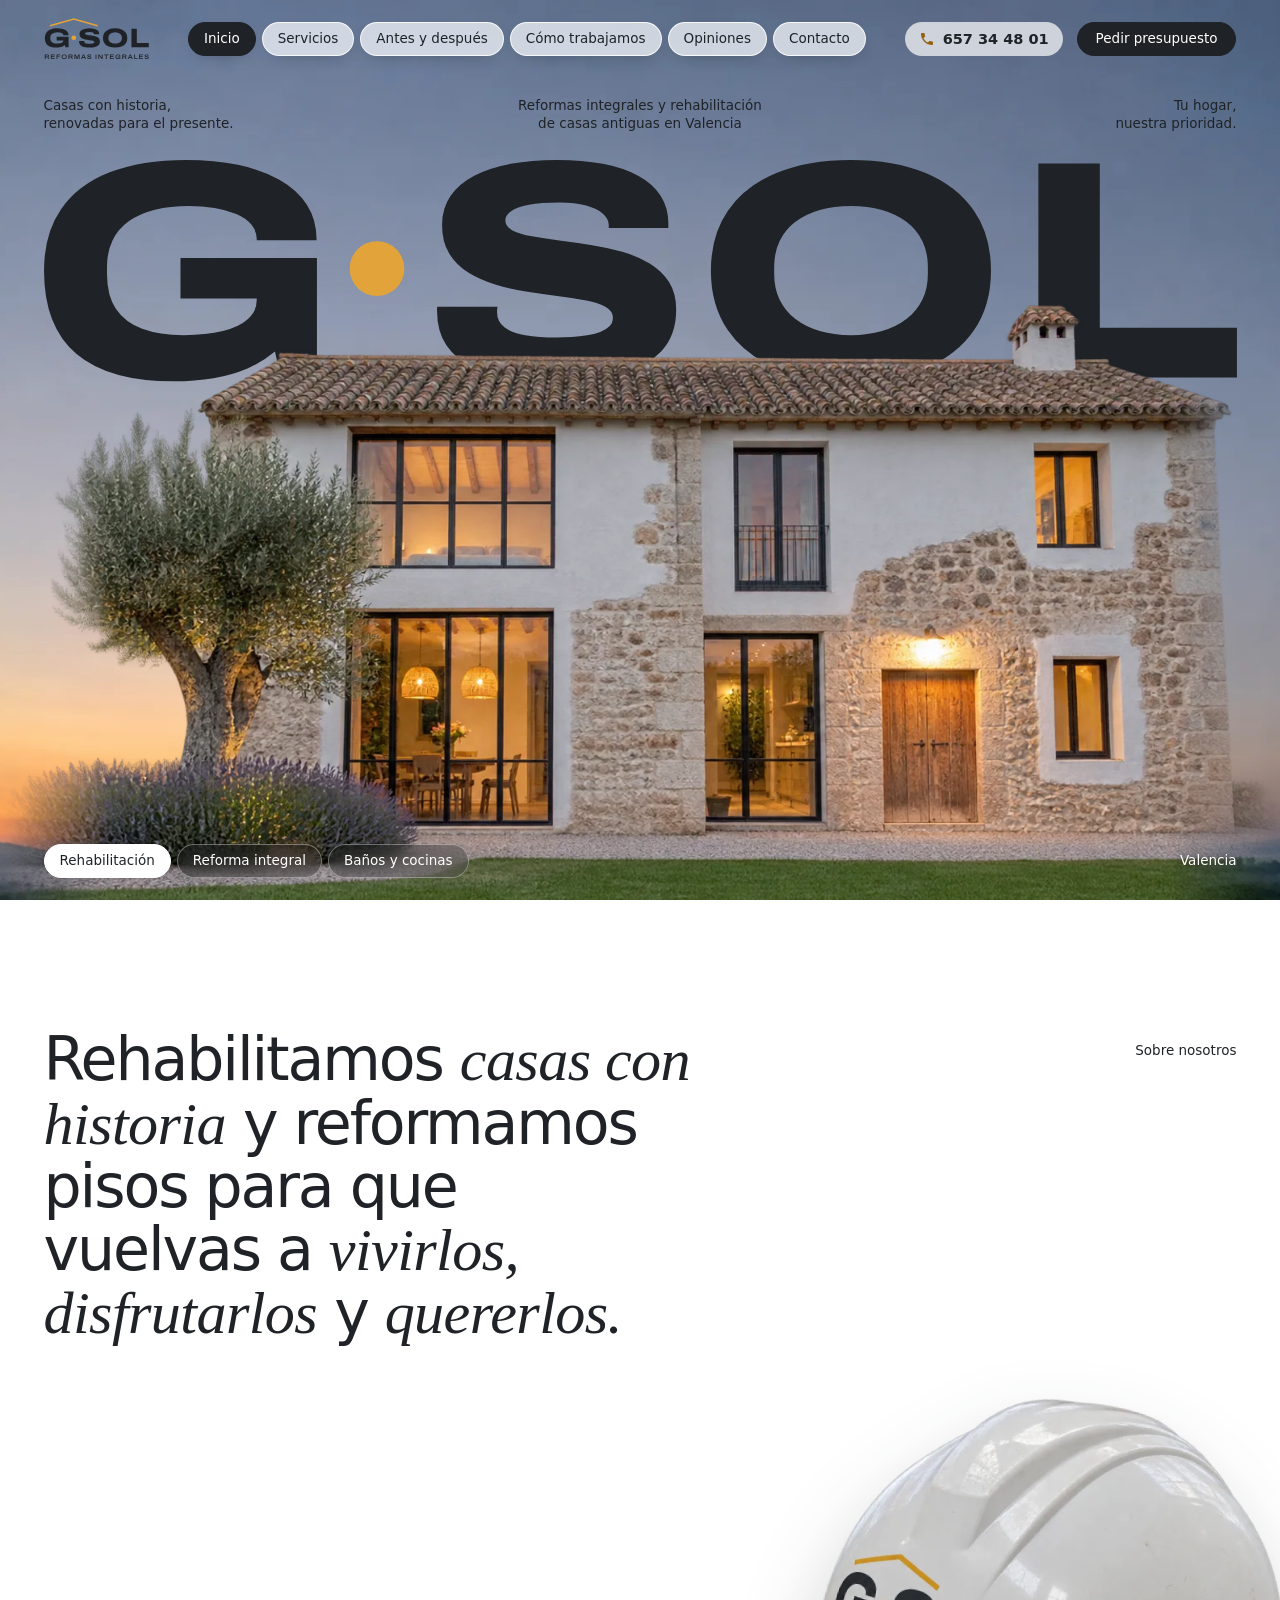
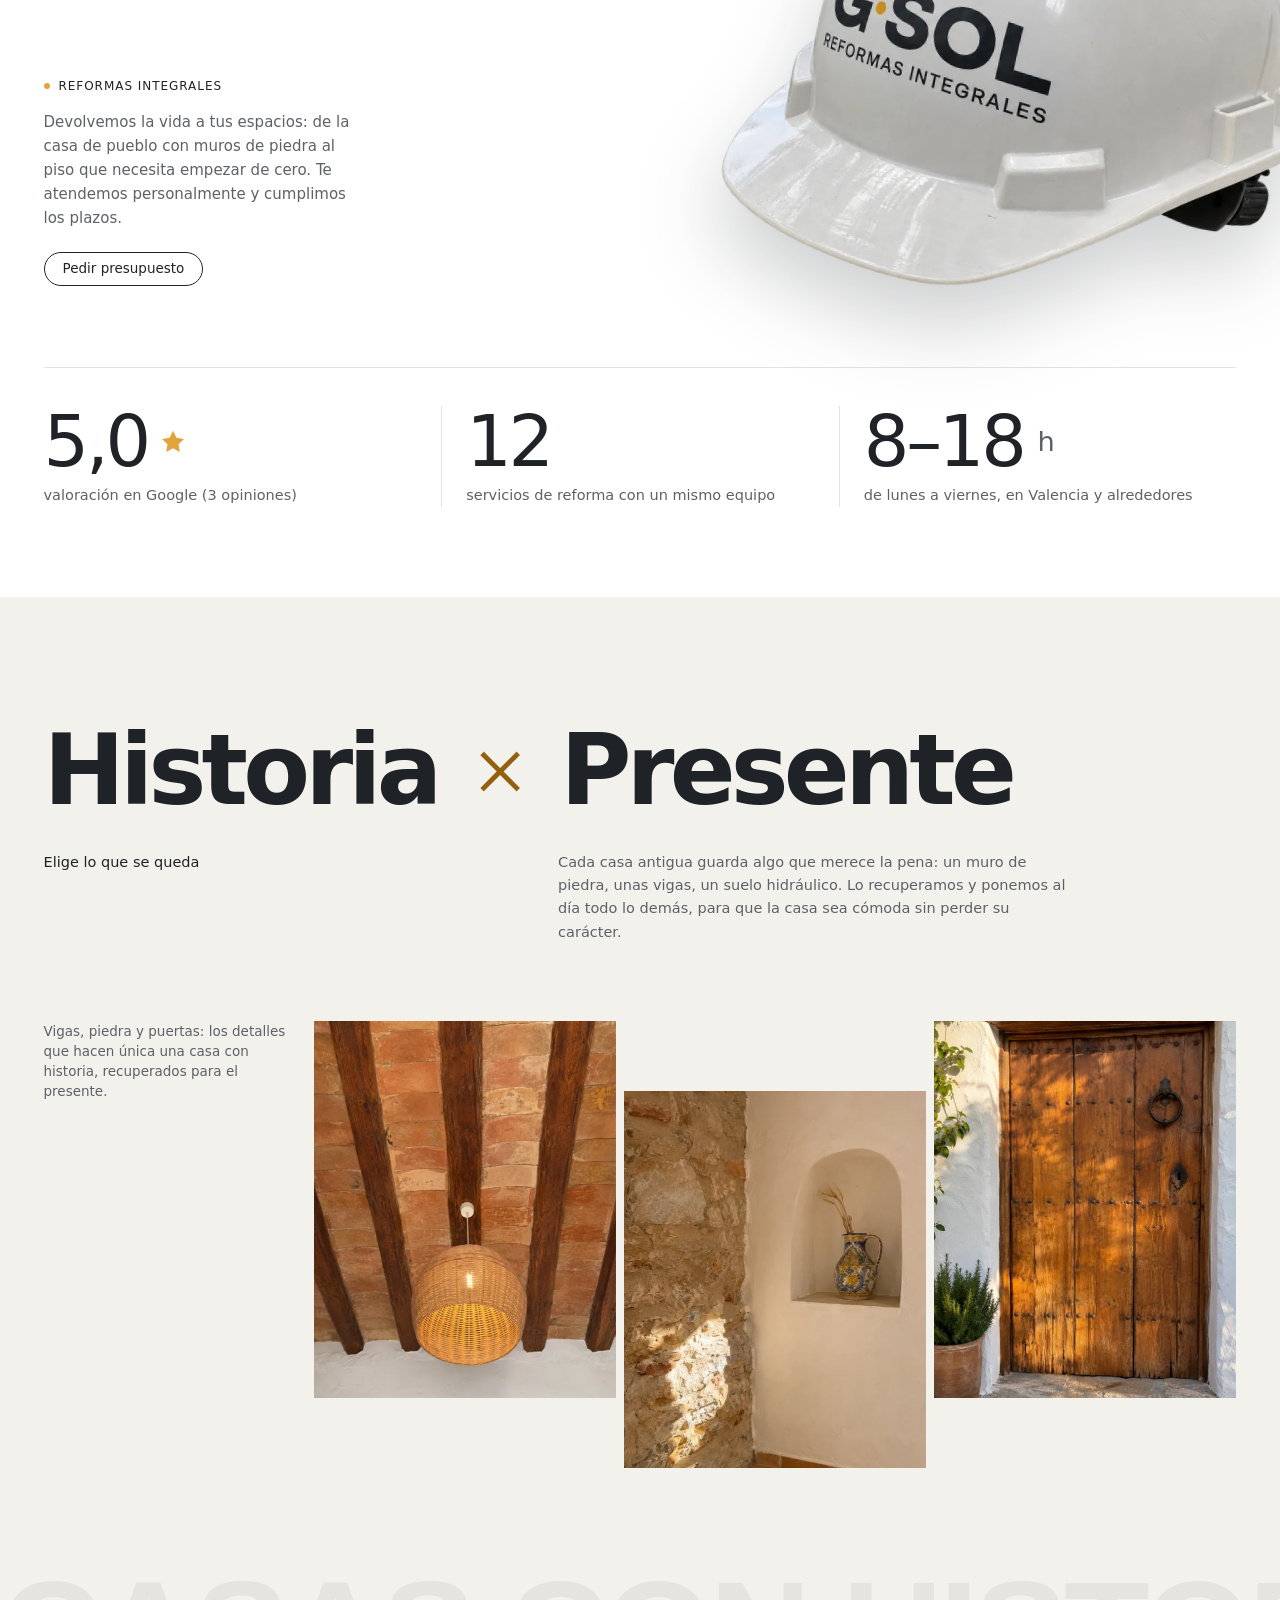
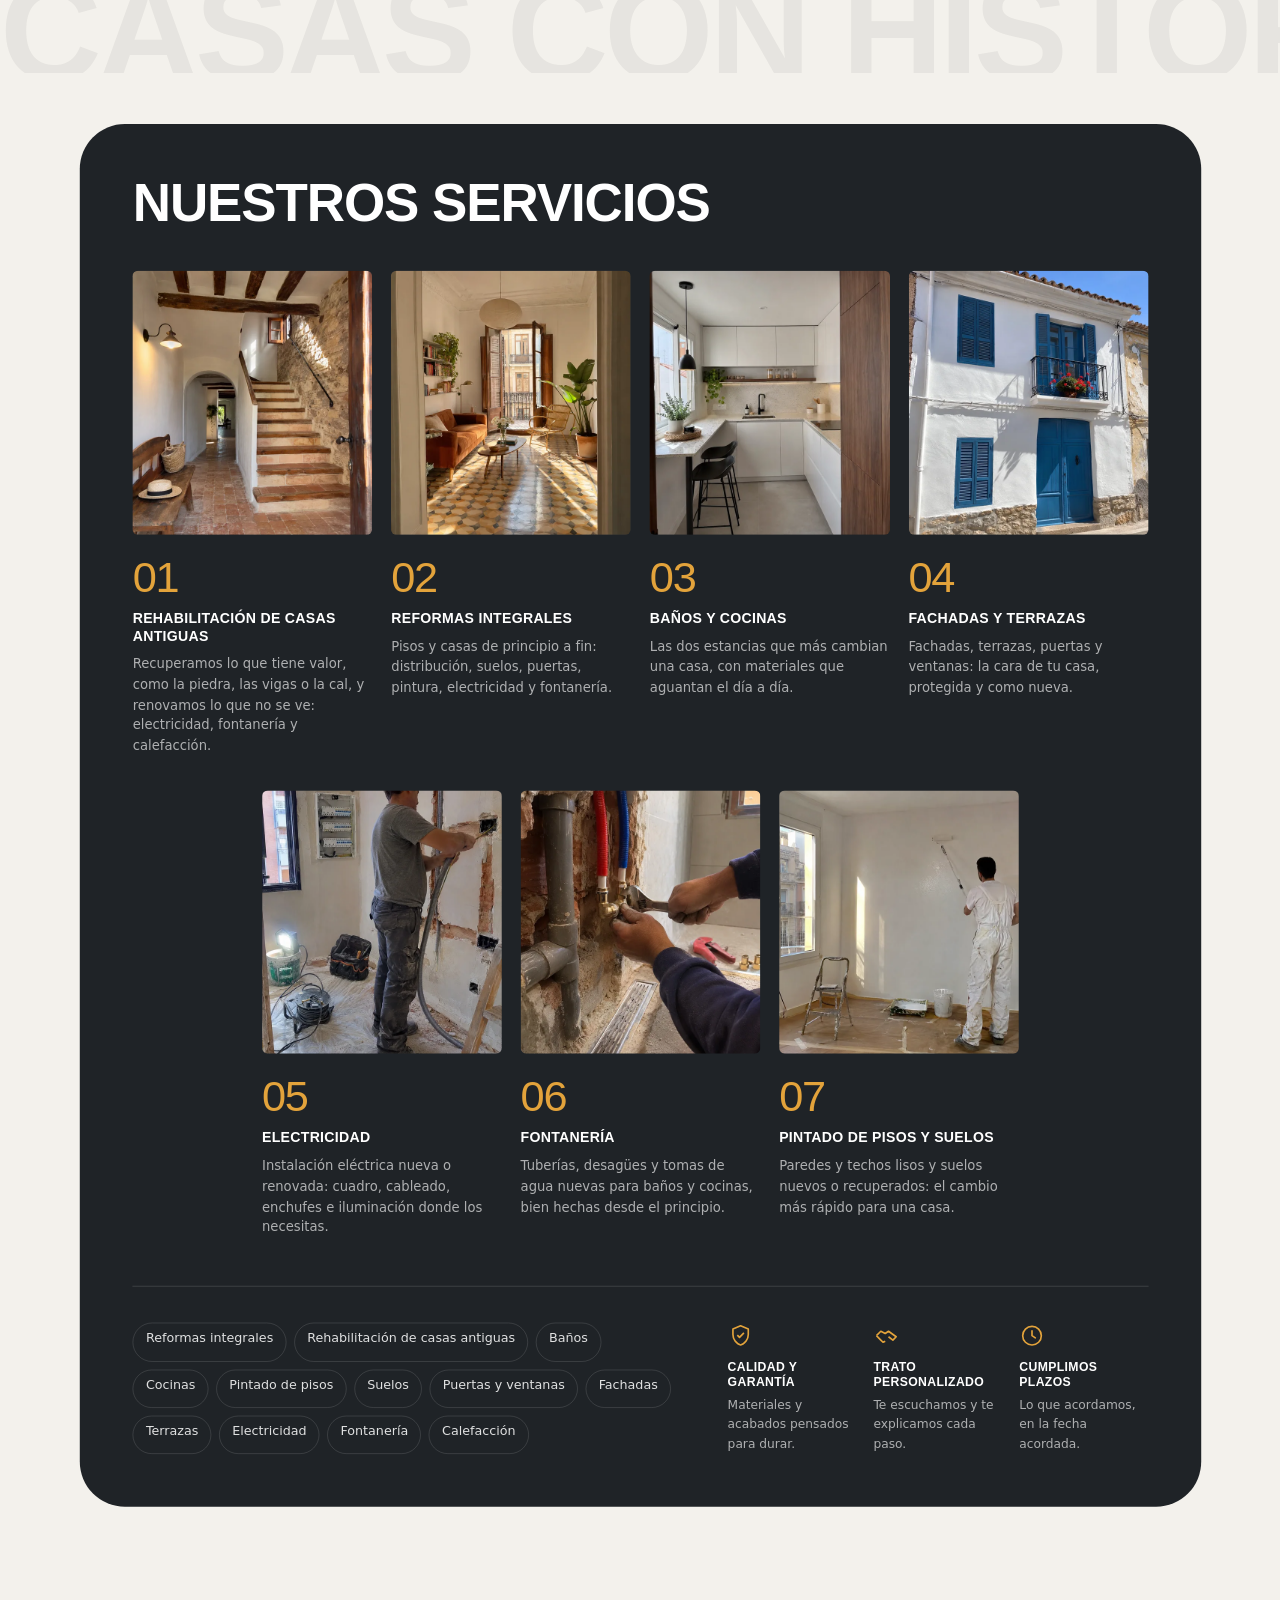
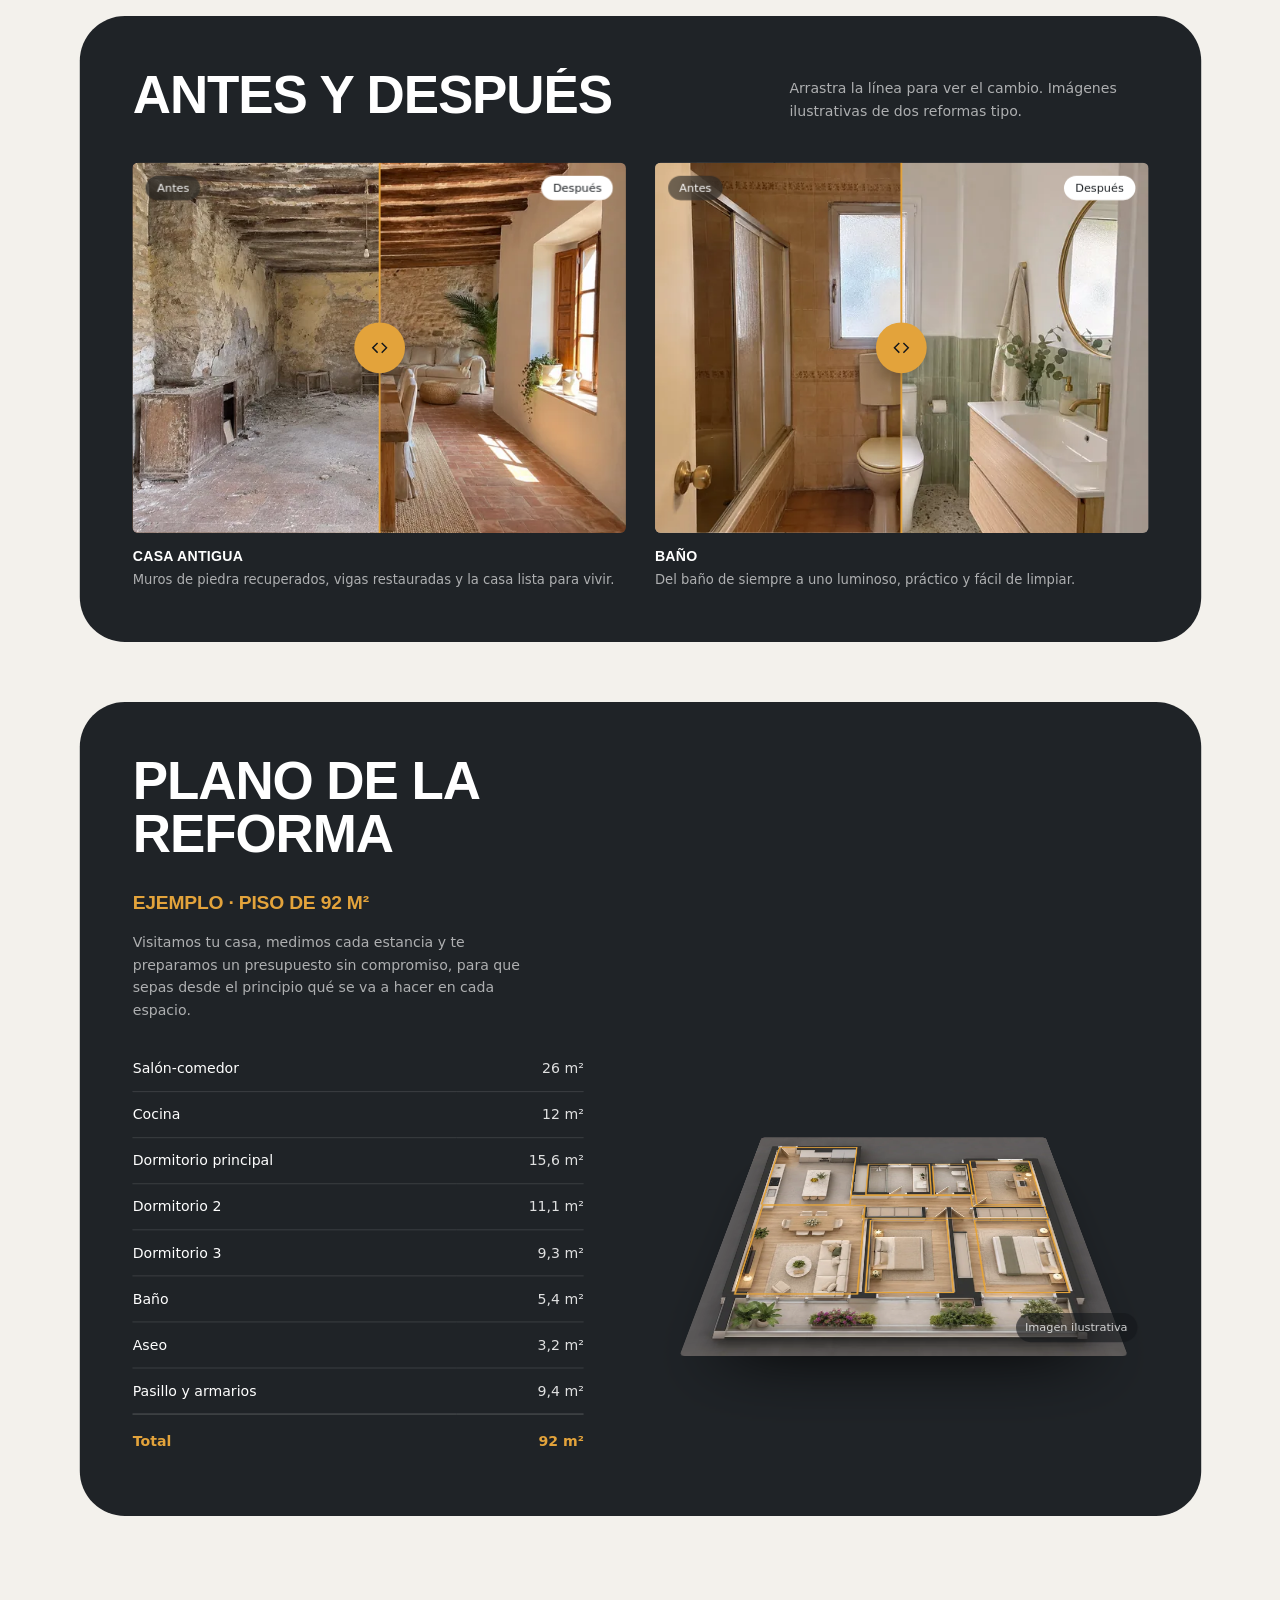
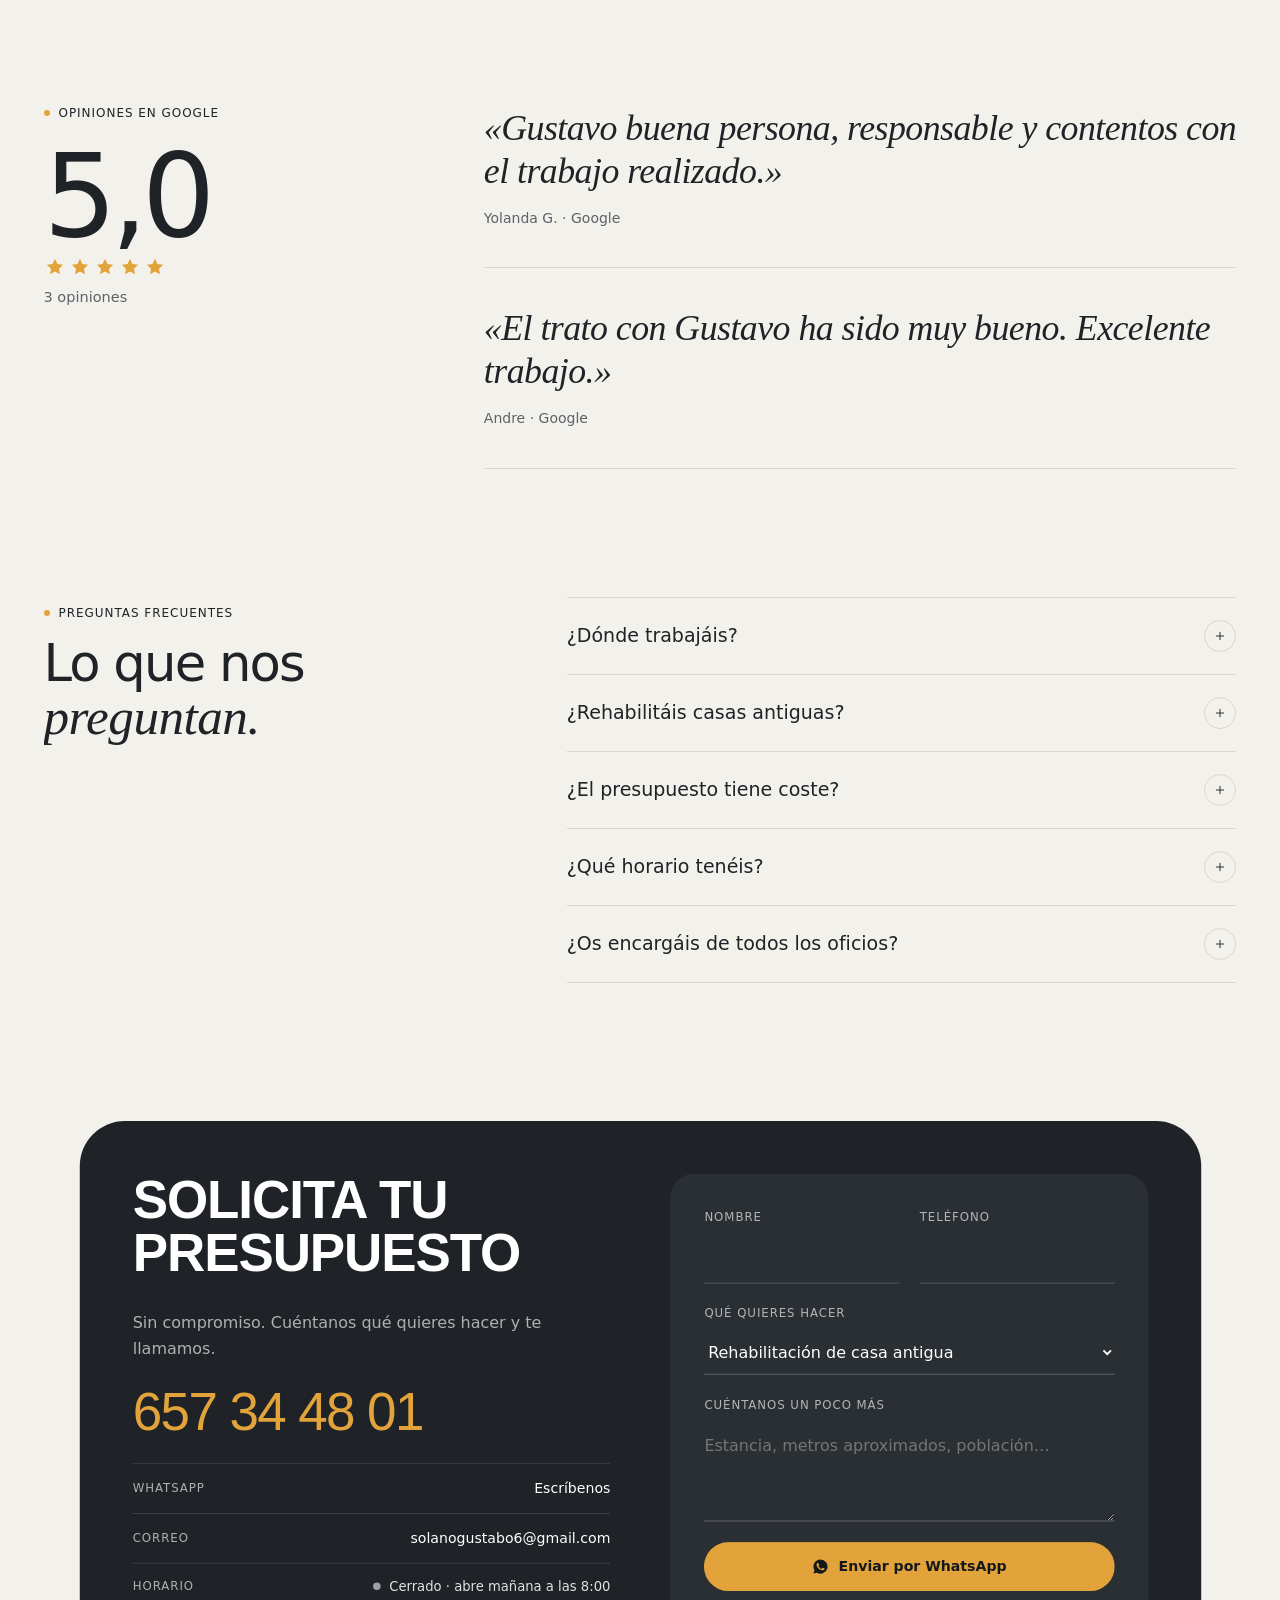
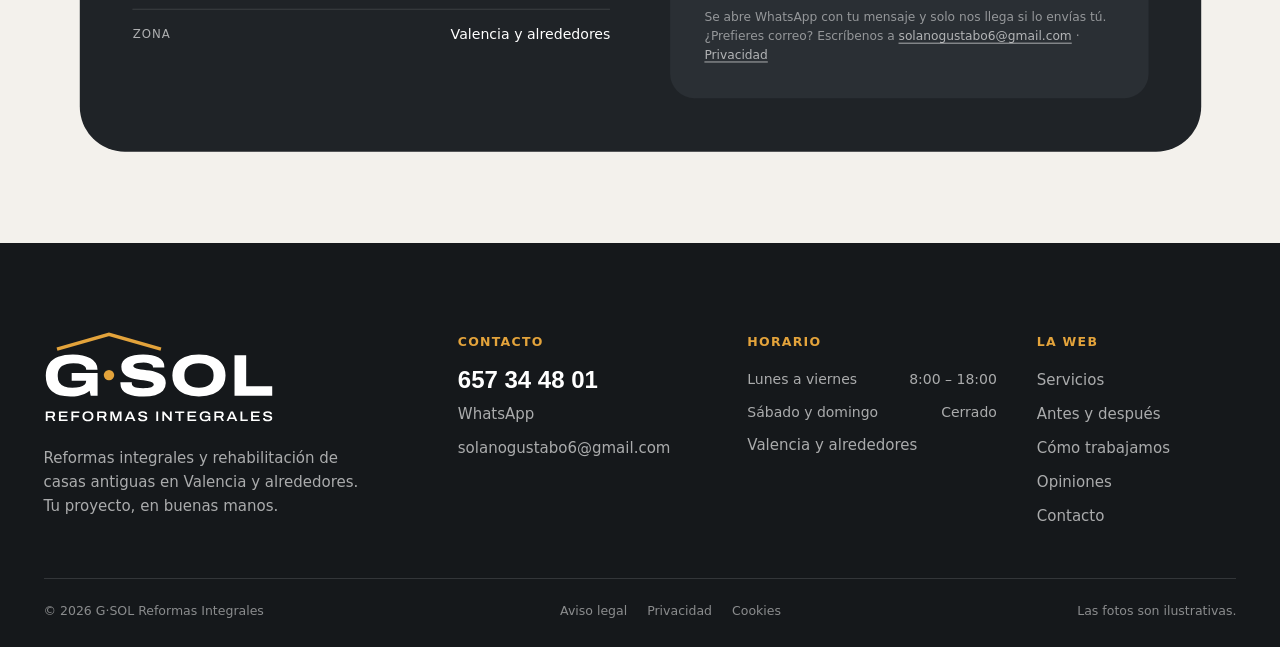
==== index.html @ dd5038f7 "Web de muestra de G·SOL Reformas Integrales Co-Authored-By: Claude Opus 5.5 <noreply@anthropic.com>" ====
<!doctype html>
<html lang="es">
<head>
<meta charset="utf-8">
<meta name="viewport" content="width=device-width, initial-scale=1, viewport-fit=cover">
<title>Reformas y rehabilitación de casas antiguas en Valencia | G·SOL Reformas Integrales</title>
<meta name="description" content="Reformas integrales y rehabilitación de casas antiguas en Valencia: baños, cocinas, suelos, fachadas y terrazas. Presupuesto sin compromiso. Tel. 657 34 48 01.">
<link rel="canonical" href="https://nocodya-hue.github.io/gsol-reforma/">
<meta name="theme-color" content="#1F2327">
<meta property="og:type" content="website"><meta property="og:locale" content="es_ES"><meta property="og:title" content="Reformas y rehabilitación de casas antiguas en Valencia | G·SOL Reformas Integrales"><meta property="og:description" content="Reformas integrales y rehabilitación de casas antiguas en Valencia: baños, cocinas, suelos, fachadas y terrazas. Presupuesto sin compromiso. Tel. 657 34 48 01."><meta property="og:url" content="https://nocodya-hue.github.io/gsol-reforma/"><meta property="og:image" content="https://nocodya-hue.github.io/gsol-reforma/media/img/srv-rehabilitacion-1080.webp">
<link rel="icon" href="favicon.svg" type="image/svg+xml">
<link rel="preload" as="font" href="fonts/archivo-var.woff2" type="font/woff2" crossorigin>
<link rel="preload" as="font" href="fonts/inter-tight-var.woff2" type="font/woff2" crossorigin>
<link rel="preload" as="image" imagesrcset="media/img/hero-casa-640.webp 640w, media/img/hero-casa-1080.webp 1080w, media/img/hero-casa-1600.webp 1600w" imagesizes="100vw">
<script>document.documentElement.classList.add('js')</script>
<link rel="stylesheet" href="css/main.css?v=mvpdw2lp">
<script type="application/ld+json">{"@context":"https://schema.org","@type":"HomeAndConstructionBusiness","@id":"https://nocodya-hue.github.io/gsol-reforma/#negocio","name":"G·SOL Reformas Integrales","alternateName":"GSOL Reformas Integrales","url":"https://nocodya-hue.github.io/gsol-reforma/","telephone":"+34657344801","email":"solanogustabo6@gmail.com","image":"https://nocodya-hue.github.io/gsol-reforma/media/img/srv-rehabilitacion-1080.webp","logo":"https://nocodya-hue.github.io/gsol-reforma/media/logo-gsol.svg","description":"Reformas integrales y rehabilitación de casas antiguas en Valencia: baños, cocinas, suelos, fachadas, terrazas, electricidad, fontanería y calefacción.","address":{"@type":"PostalAddress","addressLocality":"Valencia","addressRegion":"Valencia","addressCountry":"ES"},"geo":{"@type":"GeoCoordinates","latitude":39.4077852,"longitude":-0.3615113},"areaServed":{"@type":"City","name":"Valencia"},"openingHoursSpecification":[{"@type":"OpeningHoursSpecification","dayOfWeek":"Monday","opens":"08:00","closes":"18:00"},{"@type":"OpeningHoursSpecification","dayOfWeek":"Tuesday","opens":"08:00","closes":"18:00"},{"@type":"OpeningHoursSpecification","dayOfWeek":"Wednesday","opens":"08:00","closes":"18:00"},{"@type":"OpeningHoursSpecification","dayOfWeek":"Thursday","opens":"08:00","closes":"18:00"},{"@type":"OpeningHoursSpecification","dayOfWeek":"Friday","opens":"08:00","closes":"18:00"}],"aggregateRating":{"@type":"AggregateRating","ratingValue":"5.0","reviewCount":3,"bestRating":"5"},"makesOffer":[{"@type":"Offer","itemOffered":{"@type":"Service","name":"Reformas integrales"}},{"@type":"Offer","itemOffered":{"@type":"Service","name":"Rehabilitación de casas antiguas"}},{"@type":"Offer","itemOffered":{"@type":"Service","name":"Baños"}},{"@type":"Offer","itemOffered":{"@type":"Service","name":"Cocinas"}},{"@type":"Offer","itemOffered":{"@type":"Service","name":"Pintado de pisos"}},{"@type":"Offer","itemOffered":{"@type":"Service","name":"Suelos"}},{"@type":"Offer","itemOffered":{"@type":"Service","name":"Puertas y ventanas"}},{"@type":"Offer","itemOffered":{"@type":"Service","name":"Fachadas"}},{"@type":"Offer","itemOffered":{"@type":"Service","name":"Terrazas"}},{"@type":"Offer","itemOffered":{"@type":"Service","name":"Electricidad"}},{"@type":"Offer","itemOffered":{"@type":"Service","name":"Fontanería"}},{"@type":"Offer","itemOffered":{"@type":"Service","name":"Calefacción"}}]}</script>
<script type="application/ld+json">{"@context":"https://schema.org","@type":"FAQPage","mainEntity":[{"@type":"Question","name":"¿Dónde trabajáis?","acceptedAnswer":{"@type":"Answer","text":"En Valencia y alrededores. Cuéntanos dónde está tu casa y te decimos si podemos ir."}},{"@type":"Question","name":"¿Rehabilitáis casas antiguas?","acceptedAnswer":{"@type":"Answer","text":"Sí, es nuestra especialidad: casas con historia que renovamos para el presente, recuperando lo que vale la pena y poniendo al día instalaciones y acabados."}},{"@type":"Question","name":"¿El presupuesto tiene coste?","acceptedAnswer":{"@type":"Answer","text":"No. Solicita tu presupuesto sin compromiso por teléfono, WhatsApp o correo."}},{"@type":"Question","name":"¿Qué horario tenéis?","acceptedAnswer":{"@type":"Answer","text":"De lunes a viernes, de 8:00 a 18:00."}},{"@type":"Question","name":"¿Os encargáis de todos los oficios?","acceptedAnswer":{"@type":"Answer","text":"Sí: suelos, pintura, puertas y ventanas, fachadas, electricidad, fontanería y calefacción, para que tengas un solo equipo."}}]}</script>
</head>
<body>
<a class="saltar" href="#contenido">Saltar al contenido</a>
<header class="cab" data-cab>
  <a class="cab__marca" href="./" aria-label="G·SOL Reformas Integrales, inicio"><svg class="logo cab__logo" viewBox="-30 -1080 3894 1549" role="img" aria-label="">
<path class="lg-sol" d="M190.0999999999999 -790 L1070.1 -1040 L1950.1 -790" fill="none" stroke-width="58" stroke-linejoin="miter" stroke-linecap="butt"/><path class="lg-letra" transform="translate(-56.5 0)" d="M473.9 12Q265.4 12 161 -76Q56.5 -164 56.5 -343.5Q56.5 -461 110.7 -540.2Q164.9 -619.5 267.5 -659.5Q370.2 -699.5 514 -699.5Q603.6 -699.5 679.8 -683.5Q756 -667.5 812.8 -635.5Q869.7 -603.6 901.2 -555.1Q932.6 -506.6 932.6 -441.6H740.6Q740.6 -470.4 722.9 -491.6Q705.3 -512.8 674.5 -525.8Q643.8 -538.9 604.7 -545.2Q565.7 -551.4 522.4 -551.4Q461.7 -551.4 413 -539.4Q364.2 -527.4 329.7 -502.8Q295.2 -478.2 277 -441.5Q258.9 -404.8 258.9 -356V-332Q258.9 -263.1 287.8 -219.9Q316.8 -176.7 371.9 -156.4Q427 -136 505.3 -136Q578.7 -136 631.4 -149.2Q684 -162.4 712 -187.9Q740.1 -213.5 740.1 -248.3V-254.4H495.1V-384H933.6V0H817.6L798.7 -83.3Q760.3 -50.7 710.4 -29.3Q660.6 -8 601.3 2Q541.9 12 473.9 12Z"/><circle class="lg-sol" cx="1070.1" cy="-350" r="88"/><path class="lg-letra" transform="translate(1211.8 0)" d="M449.2 12Q366 12 293.7 2Q221.3 -8 167 -32.9Q112.7 -57.9 82 -102.6Q51.3 -147.3 51.3 -216.3Q51.3 -218.3 51.3 -221.6Q51.3 -224.8 52.3 -227.8H245.9Q244.9 -223.8 244.6 -219.2Q244.3 -214.7 244.3 -209.6Q244.3 -179.1 268 -161.3Q291.6 -143.4 335 -136.1Q378.3 -128.8 435.7 -128.8Q459.9 -128.8 485.1 -130.3Q510.3 -131.9 533.7 -135.7Q557.1 -139.5 575.8 -146.6Q594.4 -153.7 605.5 -164.8Q616.5 -175.9 616.5 -191.5Q616.5 -213.7 593.5 -226.5Q570.5 -239.4 531.2 -247.2Q491.9 -255.1 443.1 -261.1Q394.3 -267.2 342 -275.4Q289.7 -283.7 240.9 -298.2Q192.1 -312.7 152.8 -336.7Q113.5 -360.6 90.5 -398.3Q67.5 -436 67.5 -490.4Q67.5 -544.2 94.5 -583.6Q121.6 -623 170.9 -648.7Q220.2 -674.4 287.9 -687Q355.5 -699.5 436.2 -699.5Q518.4 -699.5 584.5 -686.7Q650.7 -673.9 697.7 -648.3Q744.7 -622.8 769.8 -584.4Q794.8 -546 794.8 -494.8V-480.7H603.3V-489.4Q603.3 -510.4 584.6 -526.7Q565.8 -543 530.6 -552.8Q495.3 -562.5 445.7 -562.5Q385.2 -562.5 346.4 -555Q307.6 -547.4 289.2 -534.3Q270.9 -521.2 270.9 -505.5Q270.9 -484.9 293.9 -472.8Q316.9 -460.7 356.2 -453.7Q395.5 -446.6 444.3 -440.6Q493.1 -434.5 545.4 -426.2Q597.7 -418 646.5 -404.2Q695.3 -390.4 734.6 -366.7Q773.9 -343 796.9 -306.7Q819.9 -270.5 819.9 -217.6Q819.9 -135.2 772.2 -84.5Q724.6 -33.9 640.9 -10.9Q557.2 12 449.2 12ZM1381.2 12Q1243.2 12 1142 -30.2Q1040.9 -72.4 986.2 -151.9Q931.5 -231.4 931.5 -343.5Q931.5 -456.6 986.2 -536Q1040.9 -615.5 1142 -657.5Q1243.2 -699.5 1381.2 -699.5Q1521 -699.5 1621.7 -657.5Q1722.3 -615.5 1777 -536Q1831.7 -456.6 1831.7 -343.5Q1831.7 -231.4 1777 -151.9Q1722.3 -72.4 1621.7 -30.2Q1521 12 1381.2 12ZM1381.6 -136Q1436.4 -136 1481.7 -149.3Q1527 -162.6 1560 -187.9Q1593 -213.3 1611 -250Q1628.9 -286.8 1628.9 -333V-356.5Q1628.9 -402.5 1611 -438.8Q1593 -475.2 1560 -500.3Q1527 -525.4 1481.7 -538.4Q1436.4 -551.4 1381.6 -551.4Q1326.8 -551.4 1281.5 -538.4Q1236.2 -525.4 1203.2 -500.3Q1170.2 -475.2 1152.5 -438.8Q1134.9 -402.5 1134.9 -356.5V-333Q1134.9 -286.8 1152.5 -250Q1170.2 -213.3 1203.2 -187.9Q1236.2 -162.6 1281.5 -149.3Q1326.8 -136 1381.6 -136ZM1984 0V-687.5H2181.4V-160.3H2622.2V0Z"/><path class="lg-letra" transform="translate(-21.1 428.9) scale(0.2384)" d="M88.3 0V-686.4H534.2Q607.7 -686.4 655.5 -659Q703.4 -631.6 727.3 -583.8Q751.1 -536.1 751.1 -474.7Q751.1 -409.8 720 -357.6Q688.9 -305.3 627.4 -278.3L771.8 0H625L497.2 -254.6H220.6V0ZM220.6 -365.1H510.6Q561.1 -365.1 588.6 -394.7Q616.2 -424.2 616.2 -473.4Q616.2 -505.7 604.1 -528.2Q592.1 -550.7 568.6 -562.6Q545.1 -574.5 510.6 -574.5H220.6ZM1022.3 0V-686.4H1631.4V-574.5H1154.6V-406.3H1580.1V-294.3H1154.6V-111.9H1638.4V0ZM1908.3 0V-686.4H2475.8V-574.5H2040.6V-391H2434.5V-279.1H2040.6V0ZM3083.1 12Q2962.4 12 2874.5 -27.9Q2786.6 -67.9 2739.5 -147.1Q2692.4 -226.3 2692.4 -343.2Q2692.4 -461.1 2739.5 -539.8Q2786.6 -618.5 2874.5 -658.5Q2962.4 -698.4 3083.1 -698.4Q3204.9 -698.4 3292.4 -658.5Q3380 -618.5 3427.1 -539.8Q3474.2 -461.1 3474.2 -343.2Q3474.2 -226.3 3427.1 -147.1Q3380 -67.9 3292.4 -27.9Q3204.9 12 3083.1 12ZM3083.3 -99.5Q3141.3 -99.5 3188.1 -114.1Q3234.8 -128.8 3268.4 -157.7Q3302 -186.7 3320.3 -230.4Q3338.5 -274.1 3338.5 -332V-354.4Q3338.5 -412.6 3320.3 -456.4Q3302 -500.2 3268.4 -529.1Q3234.8 -558.1 3188.1 -572.5Q3141.3 -587 3083.3 -587Q3025.3 -587 2978.5 -572.5Q2931.7 -558.1 2898.1 -529.1Q2864.5 -500.2 2846.7 -456.4Q2829 -412.6 2829 -354.4V-332Q2829 -274.1 2846.7 -230.4Q2864.5 -186.7 2898.1 -157.7Q2931.8 -128.8 2978.5 -114.1Q3025.3 -99.5 3083.3 -99.5ZM3740.3 0V-686.4H4186.2Q4259.7 -686.4 4307.5 -659Q4355.4 -631.6 4379.3 -583.8Q4403.1 -536.1 4403.1 -474.7Q4403.1 -409.8 4372 -357.6Q4340.9 -305.3 4279.4 -278.3L4423.8 0H4277L4149.2 -254.6H3872.6V0ZM3872.6 -365.1H4162.6Q4213.1 -365.1 4240.6 -394.7Q4268.2 -424.2 4268.2 -473.4Q4268.2 -505.7 4256.1 -528.2Q4244.1 -550.7 4220.6 -562.6Q4197.1 -574.5 4162.6 -574.5H3872.6ZM4674.3 0V-686.4H4880.6L5022.6 -303.6Q5029.1 -285.9 5037.6 -260.1Q5046.2 -234.2 5054.9 -208.2Q5063.6 -182.1 5069.8 -161.6H5077.2Q5082.5 -180 5090.3 -205Q5098.1 -230 5106.6 -256.2Q5115.1 -282.4 5122.4 -303.1L5264.4 -686.4H5467.7V0H5335.4V-390.3Q5335.4 -420.8 5336.1 -454Q5336.8 -487.2 5338 -514.1Q5339.2 -541.1 5339.6 -552.4H5331.7Q5328 -540.2 5320.2 -515.4Q5312.3 -490.6 5303.9 -463.6Q5295.6 -436.5 5288.6 -416.5L5131.2 0H5006.1L4848.3 -416Q4840.9 -436.1 4833 -460.8Q4825.1 -485.5 4818.1 -510Q4811.1 -534.6 4805.7 -552.4H4797.8Q4798.7 -532.8 4799.4 -504.2Q4800.1 -475.6 4800.8 -445.7Q4801.6 -415.9 4801.6 -390.3V0ZM5691.1 0 5996 -686.4H6154.9L6460.3 0H6315.8L6253 -145.3H5890L5827.3 0ZM5937.5 -255.1H6205.1L6127.1 -439.2Q6122.5 -449.7 6115.1 -467.9Q6107.7 -486.1 6099.9 -506.5Q6092.1 -526.9 6085.2 -545Q6078.3 -563.1 6074.8 -572.2H6068.2Q6060.6 -552.1 6050.5 -526Q6040.4 -499.9 6031 -476.3Q6021.6 -452.6 6015.5 -438.8ZM6975.6 12Q6909.1 12 6849.7 1.2Q6790.2 -9.6 6745 -34.8Q6699.7 -60 6674 -101.4Q6648.3 -142.8 6648.3 -203.9Q6648.3 -208.3 6648.5 -212.8Q6648.8 -217.4 6649.3 -220.1H6781.3Q6780.8 -216.9 6780.3 -211.2Q6779.8 -205.5 6779.8 -199.7Q6779.8 -166.3 6803.5 -143.8Q6827.3 -121.2 6871.5 -109.9Q6915.8 -98.6 6975.1 -98.6Q7005.9 -98.6 7034 -101.9Q7062.1 -105.2 7085.7 -111.7Q7109.4 -118.3 7127 -128.6Q7144.6 -139 7154.3 -153.3Q7163.9 -167.7 7163.9 -186Q7163.9 -214.9 7143 -233.1Q7122.2 -251.3 7086.7 -263.4Q7051.3 -275.4 7006.9 -284.5Q6962.4 -293.5 6915.2 -303.3Q6868 -313.1 6823.5 -327.9Q6779.1 -342.7 6743.7 -364.9Q6708.2 -387.2 6687.4 -421.8Q6666.5 -456.4 6666.5 -506Q6666.5 -552.7 6687.6 -588.7Q6708.6 -624.7 6749 -649.1Q6789.4 -673.6 6846.9 -686Q6904.3 -698.4 6977.1 -698.4Q7047.4 -698.4 7103 -685.6Q7158.6 -672.8 7197.4 -647.6Q7236.2 -622.4 7256.5 -585.8Q7276.8 -549.2 7276.8 -501.6V-487.4H7146.6V-500Q7146.6 -526.6 7125.5 -546.1Q7104.4 -565.5 7067.2 -576.7Q7030 -587.8 6981.3 -587.8Q6920.8 -587.8 6880.9 -578.5Q6841 -569.1 6821.3 -552.1Q6801.6 -535 6801.6 -512Q6801.6 -486.6 6822.4 -470.2Q6843.3 -453.8 6878.7 -443Q6914.2 -432.2 6958.6 -423.4Q7003.1 -414.6 7050.3 -404.4Q7097.5 -394.1 7141.9 -379.7Q7186.4 -365.3 7221.8 -342.5Q7257.3 -319.7 7278.1 -285.7Q7299 -251.6 7299 -202.8Q7299 -125 7257.7 -77.6Q7216.4 -30.2 7143.5 -9.1Q7070.6 12 6975.6 12ZM7938.3 0V-686.4H8070.6V0ZM8367.3 0V-686.4H8493.1L8835.8 -289.7Q8844.6 -281.3 8856.6 -266.9Q8868.7 -252.5 8881 -237.9Q8893.3 -223.3 8901 -212.5H8907.4Q8906.9 -230.3 8906.3 -252.1Q8905.6 -274 8905.6 -290.7V-686.4H9033V0H8910L8565.7 -400.8Q8549 -419.1 8529.5 -443.1Q8510.1 -467.1 8499.3 -480.1H8493.3Q8493.8 -466.4 8494.2 -443.6Q8494.6 -420.9 8494.6 -394.2V0ZM9528.6 0V-571H9266V-686.4H9924.2V-571H9660.9V0ZM10157.3 0V-686.4H10766.4V-574.5H10289.6V-406.3H10715.1V-294.3H10289.6V-111.9H10773.4V0ZM11390.4 12Q11207.1 12 11111.6 -74.9Q11016.1 -161.8 11016.1 -343Q11016.1 -461.7 11062.9 -540.7Q11109.7 -619.7 11198.4 -659.1Q11287.2 -698.4 11411.5 -698.4Q11490 -698.4 11556 -683.2Q11621.9 -668 11670.7 -637.1Q11719.5 -606.2 11746.2 -559.3Q11772.9 -512.4 11772.9 -448.5H11640.5Q11640.5 -485.4 11622.4 -511.9Q11604.3 -538.4 11572.8 -555.1Q11541.3 -571.7 11501 -579.3Q11460.7 -587 11415.9 -587Q11355.7 -587 11306.9 -573.3Q11258.1 -559.5 11223.5 -530.9Q11188.9 -502.2 11170.6 -458.3Q11152.3 -414.4 11152.3 -354.5V-332Q11152.3 -249.7 11181.7 -198.4Q11211 -147.1 11266.7 -123.3Q11322.5 -99.5 11400.6 -99.5Q11480.4 -99.5 11533.9 -118Q11587.5 -136.6 11614.9 -172Q11642.4 -207.5 11642.4 -257.3V-266H11389.3V-373.5H11773.4V0H11684.4L11671.4 -85Q11638.6 -51.1 11595.6 -29.6Q11552.7 -8.2 11501.3 1.9Q11449.9 12 11390.4 12ZM12063.3 0V-686.4H12509.2Q12582.7 -686.4 12630.5 -659Q12678.4 -631.6 12702.3 -583.8Q12726.1 -536.1 12726.1 -474.7Q12726.1 -409.8 12695 -357.6Q12663.9 -305.3 12602.4 -278.3L12746.8 0H12600L12472.2 -254.6H12195.6V0ZM12195.6 -365.1H12485.6Q12536.1 -365.1 12563.6 -394.7Q12591.2 -424.2 12591.2 -473.4Q12591.2 -505.7 12579.1 -528.2Q12567.1 -550.7 12543.6 -562.6Q12520.1 -574.5 12485.6 -574.5H12195.6ZM12924.1 0 13229 -686.4H13387.9L13693.3 0H13548.8L13486 -145.3H13123L13060.3 0ZM13170.5 -255.1H13438.1L13360.1 -439.2Q13355.5 -449.7 13348.1 -467.9Q13340.7 -486.1 13332.9 -506.5Q13325.1 -526.9 13318.2 -545Q13311.3 -563.1 13307.8 -572.2H13301.2Q13293.6 -552.1 13283.5 -526Q13273.4 -499.9 13264 -476.3Q13254.6 -452.6 13248.5 -438.8ZM13916.3 0V-686.4H14048.6V-115.9H14435.9V0ZM14669.3 0V-686.4H15278.4V-574.5H14801.6V-406.3H15227.1V-294.3H14801.6V-111.9H15285.4V0ZM15847.6 12Q15781.1 12 15721.7 1.2Q15662.2 -9.6 15617 -34.8Q15571.7 -60 15546 -101.4Q15520.3 -142.8 15520.3 -203.9Q15520.3 -208.3 15520.5 -212.8Q15520.8 -217.4 15521.3 -220.1H15653.3Q15652.8 -216.9 15652.3 -211.2Q15651.8 -205.5 15651.8 -199.7Q15651.8 -166.3 15675.5 -143.8Q15699.3 -121.2 15743.5 -109.9Q15787.8 -98.6 15847.1 -98.6Q15877.9 -98.6 15906 -101.9Q15934.1 -105.2 15957.7 -111.7Q15981.4 -118.3 15999 -128.6Q16016.6 -139 16026.3 -153.3Q16035.9 -167.7 16035.9 -186Q16035.9 -214.9 16015 -233.1Q15994.2 -251.3 15958.7 -263.4Q15923.3 -275.4 15878.9 -284.5Q15834.4 -293.5 15787.2 -303.3Q15740 -313.1 15695.5 -327.9Q15651.1 -342.7 15615.7 -364.9Q15580.2 -387.2 15559.4 -421.8Q15538.5 -456.4 15538.5 -506Q15538.5 -552.7 15559.6 -588.7Q15580.6 -624.7 15621 -649.1Q15661.4 -673.6 15718.9 -686Q15776.3 -698.4 15849.1 -698.4Q15919.4 -698.4 15975 -685.6Q16030.6 -672.8 16069.4 -647.6Q16108.2 -622.4 16128.5 -585.8Q16148.8 -549.2 16148.8 -501.6V-487.4H16018.6V-500Q16018.6 -526.6 15997.5 -546.1Q15976.4 -565.5 15939.2 -576.7Q15902 -587.8 15853.3 -587.8Q15792.8 -587.8 15752.9 -578.5Q15713 -569.1 15693.3 -552.1Q15673.6 -535 15673.6 -512Q15673.6 -486.6 15694.4 -470.2Q15715.3 -453.8 15750.7 -443Q15786.2 -432.2 15830.6 -423.4Q15875.1 -414.6 15922.3 -404.4Q15969.5 -394.1 16013.9 -379.7Q16058.4 -365.3 16093.8 -342.5Q16129.3 -319.7 16150.1 -285.7Q16171 -251.6 16171 -202.8Q16171 -125 16129.7 -77.6Q16088.4 -30.2 16015.5 -9.1Q15942.6 12 15847.6 12Z"/>
</svg></a>
  <nav class="cab__nav pildoras" aria-label="Principal"><a class="pildora es-activa" href="./">Inicio</a><a class="pildora" href="#servicios">Servicios</a><a class="pildora" href="#antes-despues">Antes y después</a><a class="pildora" href="#plano">Cómo trabajamos</a><a class="pildora" href="#opiniones">Opiniones</a><a class="pildora" href="#contacto">Contacto</a></nav>
  <div class="cab__acc">
    <a class="cab__tel" href="tel:+34657344801" aria-label="Llamar al 657 34 48 01"><svg viewBox="0 0 24 24" aria-hidden="true"><path d="M6.6 10.8a15 15 0 0 0 6.6 6.6l2.2-2.2c.3-.3.7-.4 1-.2 1.1.4 2.3.6 3.6.6.6 0 1 .4 1 1V20c0 .6-.4 1-1 1A17 17 0 0 1 3 4c0-.6.4-1 1-1h3.5c.6 0 1 .4 1 1 0 1.3.2 2.5.6 3.6.1.3 0 .7-.2 1z" fill="currentColor"/></svg><span>657 34 48 01</span></a>
    <a class="pildora pildora--linea" href="#contacto">Pedir presupuesto</a>
    <button class="cab__menu" type="button" aria-expanded="false" aria-controls="menu" aria-label="Abrir menú" data-menu><span></span><span></span></button>
  </div>
</header>
<div class="menu" id="menu" data-menu-panel hidden>
  <nav aria-label="Menú"><a href="#servicios"><i>01</i>Servicios</a><a href="#antes-despues"><i>02</i>Antes y después</a><a href="#plano"><i>03</i>Cómo trabajamos</a><a href="#opiniones"><i>04</i>Opiniones</a><a href="#contacto"><i>05</i>Contacto</a></nav>
  <div class="menu__pie"><span class="estado estado--claro" data-estado data-horario='{"0":[],"1":[["08:00","18:00"]],"2":[["08:00","18:00"]],"3":[["08:00","18:00"]],"4":[["08:00","18:00"]],"5":[["08:00","18:00"]],"6":[]}'><i></i><span data-estado-txt>L–V 8:00–18:00</span></span><a class="btn btn--sol btn--ancho" href="tel:+34657344801"><svg viewBox="0 0 24 24" aria-hidden="true"><path d="M6.6 10.8a15 15 0 0 0 6.6 6.6l2.2-2.2c.3-.3.7-.4 1-.2 1.1.4 2.3.6 3.6.6.6 0 1 .4 1 1V20c0 .6-.4 1-1 1A17 17 0 0 1 3 4c0-.6.4-1 1-1h3.5c.6 0 1 .4 1 1 0 1.3.2 2.5.6 3.6.1.3 0 .7-.2 1z" fill="currentColor"/></svg><span>Llamar al 657 34 48 01</span></a></div>
</div>
<main id="contenido">
<section class="hero" id="inicio" data-hero>
  <div class="hero__cielo" aria-hidden="true"><img src="media/img/cielo-1080.webp" srcset="media/img/cielo-640.webp 640w, media/img/cielo-1080.webp 1080w, media/img/cielo-1600.webp 1600w" sizes="100vw" alt="" loading="eager" decoding="async"></div>
  <div class="env hero__micro">
    <p>Casas con historia,<br>renovadas para el presente.</p>
    <h1>Reformas integrales y rehabilitación<br>de casas antiguas en Valencia</h1>
    <p class="hero__micro-der">Tu hogar,<br>nuestra prioridad.</p>
  </div>
  <div class="hero__gigante" data-gigante><svg class="gigante" viewBox="0 -712 3834 724" aria-hidden="true" focusable="false"><path class="gig gig--letra" transform="translate(-56.5 0)" d="M473.9 12Q265.4 12 161 -76Q56.5 -164 56.5 -343.5Q56.5 -461 110.7 -540.2Q164.9 -619.5 267.5 -659.5Q370.2 -699.5 514 -699.5Q603.6 -699.5 679.8 -683.5Q756 -667.5 812.8 -635.5Q869.7 -603.6 901.2 -555.1Q932.6 -506.6 932.6 -441.6H740.6Q740.6 -470.4 722.9 -491.6Q705.3 -512.8 674.5 -525.8Q643.8 -538.9 604.7 -545.2Q565.7 -551.4 522.4 -551.4Q461.7 -551.4 413 -539.4Q364.2 -527.4 329.7 -502.8Q295.2 -478.2 277 -441.5Q258.9 -404.8 258.9 -356V-332Q258.9 -263.1 287.8 -219.9Q316.8 -176.7 371.9 -156.4Q427 -136 505.3 -136Q578.7 -136 631.4 -149.2Q684 -162.4 712 -187.9Q740.1 -213.5 740.1 -248.3V-254.4H495.1V-384H933.6V0H817.6L798.7 -83.3Q760.3 -50.7 710.4 -29.3Q660.6 -8 601.3 2Q541.9 12 473.9 12Z"/><circle class="gig gig--sol" cx="1070.1" cy="-350" r="88"/><path class="gig gig--letra" transform="translate(1211.8 0)" d="M449.2 12Q366 12 293.7 2Q221.3 -8 167 -32.9Q112.7 -57.9 82 -102.6Q51.3 -147.3 51.3 -216.3Q51.3 -218.3 51.3 -221.6Q51.3 -224.8 52.3 -227.8H245.9Q244.9 -223.8 244.6 -219.2Q244.3 -214.7 244.3 -209.6Q244.3 -179.1 268 -161.3Q291.6 -143.4 335 -136.1Q378.3 -128.8 435.7 -128.8Q459.9 -128.8 485.1 -130.3Q510.3 -131.9 533.7 -135.7Q557.1 -139.5 575.8 -146.6Q594.4 -153.7 605.5 -164.8Q616.5 -175.9 616.5 -191.5Q616.5 -213.7 593.5 -226.5Q570.5 -239.4 531.2 -247.2Q491.9 -255.1 443.1 -261.1Q394.3 -267.2 342 -275.4Q289.7 -283.7 240.9 -298.2Q192.1 -312.7 152.8 -336.7Q113.5 -360.6 90.5 -398.3Q67.5 -436 67.5 -490.4Q67.5 -544.2 94.5 -583.6Q121.6 -623 170.9 -648.7Q220.2 -674.4 287.9 -687Q355.5 -699.5 436.2 -699.5Q518.4 -699.5 584.5 -686.7Q650.7 -673.9 697.7 -648.3Q744.7 -622.8 769.8 -584.4Q794.8 -546 794.8 -494.8V-480.7H603.3V-489.4Q603.3 -510.4 584.6 -526.7Q565.8 -543 530.6 -552.8Q495.3 -562.5 445.7 -562.5Q385.2 -562.5 346.4 -555Q307.6 -547.4 289.2 -534.3Q270.9 -521.2 270.9 -505.5Q270.9 -484.9 293.9 -472.8Q316.9 -460.7 356.2 -453.7Q395.5 -446.6 444.3 -440.6Q493.1 -434.5 545.4 -426.2Q597.7 -418 646.5 -404.2Q695.3 -390.4 734.6 -366.7Q773.9 -343 796.9 -306.7Q819.9 -270.5 819.9 -217.6Q819.9 -135.2 772.2 -84.5Q724.6 -33.9 640.9 -10.9Q557.2 12 449.2 12ZM1381.2 12Q1243.2 12 1142 -30.2Q1040.9 -72.4 986.2 -151.9Q931.5 -231.4 931.5 -343.5Q931.5 -456.6 986.2 -536Q1040.9 -615.5 1142 -657.5Q1243.2 -699.5 1381.2 -699.5Q1521 -699.5 1621.7 -657.5Q1722.3 -615.5 1777 -536Q1831.7 -456.6 1831.7 -343.5Q1831.7 -231.4 1777 -151.9Q1722.3 -72.4 1621.7 -30.2Q1521 12 1381.2 12ZM1381.6 -136Q1436.4 -136 1481.7 -149.3Q1527 -162.6 1560 -187.9Q1593 -213.3 1611 -250Q1628.9 -286.8 1628.9 -333V-356.5Q1628.9 -402.5 1611 -438.8Q1593 -475.2 1560 -500.3Q1527 -525.4 1481.7 -538.4Q1436.4 -551.4 1381.6 -551.4Q1326.8 -551.4 1281.5 -538.4Q1236.2 -525.4 1203.2 -500.3Q1170.2 -475.2 1152.5 -438.8Q1134.9 -402.5 1134.9 -356.5V-333Q1134.9 -286.8 1152.5 -250Q1170.2 -213.3 1203.2 -187.9Q1236.2 -162.6 1281.5 -149.3Q1326.8 -136 1381.6 -136ZM1984 0V-687.5H2181.4V-160.3H2622.2V0Z"/></svg></div>
  <div class="hero__casa" data-casa><img src="media/img/hero-casa-1080.webp" srcset="media/img/hero-casa-640.webp 640w, media/img/hero-casa-1080.webp 1080w, media/img/hero-casa-1600.webp 1600w" sizes="100vw" alt="Alquería valenciana rehabilitada al anochecer, con muros de piedra y ventanales iluminados (imagen ilustrativa)" loading="eager" decoding="async" fetchpriority="high"></div>
  <div class="env hero__pie">
    <nav class="pildoras pildoras--claras" aria-label="Especialidades"><a class="pildora es-activa" href="#servicios">Rehabilitación</a><a class="pildora" href="#servicios">Reforma integral</a><a class="pildora" href="#servicios">Baños y cocinas</a></nav>
    <span class="hero__lugar">Valencia</span>
  </div>
</section><section class="intro" id="nosotros">
  <div class="env">
    <div class="intro__cab"><h2 class="intro__tit" data-split>Rehabilitamos <em>casas con historia</em> y reformamos pisos para que vuelvas a <em>vivirlos, disfrutarlos</em> y <em>quererlos.</em></h2><span class="intro__lado">Sobre nosotros</span></div>
    <div class="intro__fila">
      <div class="intro__txt">
        <p class="punto">Reformas integrales</p>
        <p>Devolvemos la vida a tus espacios: de la casa de pueblo con muros de piedra al piso que necesita empezar de cero. Te atendemos personalmente y cumplimos los plazos.</p>
        <a class="pildora pildora--linea" href="#contacto">Pedir presupuesto</a>
      </div>
      <figure class="intro__casco" data-casco><img src="media/img/casco-1080.webp" srcset="media/img/casco-640.webp 640w, media/img/casco-1080.webp 1080w" sizes="(max-width: 760px) 90vw, 55vw" alt="Casco de obra blanco con el logo de G·SOL (imagen ilustrativa)" loading="lazy" decoding="async"></figure>
    </div>
    <ul class="cifras">
      <li><b><span data-cuenta="5" data-decimal="1">5,0</span><svg viewBox="0 0 24 24" aria-hidden="true"><path d="M12 3l2.7 5.6 6.1.9-4.4 4.3 1 6.1L12 17l-5.4 2.9 1-6.1L3.2 9.5l6.1-.9z" fill="currentColor"/></svg></b><span>valoración en Google (3 opiniones)</span></li>
      <li><b><span data-cuenta="12">12</span></b><span>servicios de reforma con un mismo equipo</span></li>
      <li><b>8–18<small>h</small></b><span>de lunes a viernes, en Valencia y alrededores</span></li>
    </ul>
  </div>
</section><section class="historia">
  <div class="env">
    <h2 class="historia__tit" data-split>Historia <em>×</em> Presente</h2>
    <div class="historia__fila"><span>Elige lo que se queda</span><p>Cada casa antigua guarda algo que merece la pena: un muro de piedra, unas vigas, un suelo hidráulico. Lo recuperamos y ponemos al día todo lo demás, para que la casa sea cómoda sin perder su carácter.</p></div>
    <div class="galeria">
      <p class="galeria__txt">Vigas, piedra y puertas: los detalles que hacen única una casa con historia, recuperados para el presente.</p>
      <figure class="galeria__f" data-parallax-caja><img src="media/img/galeria-vigas-1080.webp" srcset="media/img/galeria-vigas-640.webp 640w, media/img/galeria-vigas-1080.webp 1080w" sizes="(max-width: 760px) 80vw, 24vw" alt="Techo de vigas de madera restauradas (imagen ilustrativa)" loading="lazy" decoding="async" class="parallax"></figure><figure class="galeria__f" data-parallax-caja><img src="media/img/galeria-piedra-1080.webp" srcset="media/img/galeria-piedra-640.webp 640w, media/img/galeria-piedra-1080.webp 1080w" sizes="(max-width: 760px) 80vw, 24vw" alt="Muro de piedra recuperado junto a una pared de cal con una hornacina (imagen ilustrativa)" loading="lazy" decoding="async" class="parallax"></figure><figure class="galeria__f" data-parallax-caja><img src="media/img/galeria-puerta-1080.webp" srcset="media/img/galeria-puerta-640.webp 640w, media/img/galeria-puerta-1080.webp 1080w" sizes="(max-width: 760px) 80vw, 24vw" alt="Puerta antigua de madera restaurada en una pared de cal (imagen ilustrativa)" loading="lazy" decoding="async" class="parallax"></figure>
    </div>
  </div>
  <p class="lema" aria-hidden="true" data-lema><span>Casas con historia · Casas con historia ·</span></p>
</section><section class="panel-sec" id="servicios">
  <div class="env panel" data-panel>
    <h2 class="panel__tit" data-split>Nuestros servicios</h2>
    <div class="carrusel" data-carrusel>
      <div class="servicios__lista" data-carrusel-pista><article class="srv" data-revela>
        <div class="srv__img"><img src="media/img/srv-rehabilitacion-1080.webp" srcset="media/img/srv-rehabilitacion-640.webp 640w, media/img/srv-rehabilitacion-1080.webp 1080w" sizes="(max-width: 900px) 78vw, 22vw" alt="Entrada y escalera de una casa antigua rehabilitada con piedra y vigas (imagen ilustrativa)" loading="lazy" decoding="async" class="srv__foto"></div>
        <span class="srv__n">01</span>
        <h3>Rehabilitación de casas antiguas</h3>
        <p>Recuperamos lo que tiene valor, como la piedra, las vigas o la cal, y renovamos lo que no se ve: electricidad, fontanería y calefacción.</p>
      </article><article class="srv" data-revela>
        <div class="srv__img"><img src="media/img/srv-integral-1080.webp" srcset="media/img/srv-integral-640.webp 640w, media/img/srv-integral-1080.webp 1080w" sizes="(max-width: 900px) 78vw, 22vw" alt="Piso reformado en Valencia con el suelo hidráulico recuperado (imagen ilustrativa)" loading="lazy" decoding="async" class="srv__foto"></div>
        <span class="srv__n">02</span>
        <h3>Reformas integrales</h3>
        <p>Pisos y casas de principio a fin: distribución, suelos, puertas, pintura, electricidad y fontanería.</p>
      </article><article class="srv" data-revela>
        <div class="srv__img"><img src="media/img/srv-banos-cocinas-1080.webp" srcset="media/img/srv-banos-cocinas-640.webp 640w, media/img/srv-banos-cocinas-1080.webp 1080w" sizes="(max-width: 900px) 78vw, 22vw" alt="Cocina reformada con muebles blancos, nogal y encimera de terrazo (imagen ilustrativa)" loading="lazy" decoding="async" class="srv__foto"></div>
        <span class="srv__n">03</span>
        <h3>Baños y cocinas</h3>
        <p>Las dos estancias que más cambian una casa, con materiales que aguantan el día a día.</p>
      </article><article class="srv" data-revela>
        <div class="srv__img"><img src="media/img/srv-fachadas-1080.webp" srcset="media/img/srv-fachadas-640.webp 640w, media/img/srv-fachadas-1080.webp 1080w" sizes="(max-width: 900px) 78vw, 22vw" alt="Fachada de una casa de pueblo valenciana restaurada (imagen ilustrativa)" loading="lazy" decoding="async" class="srv__foto"></div>
        <span class="srv__n">04</span>
        <h3>Fachadas y terrazas</h3>
        <p>Fachadas, terrazas, puertas y ventanas: la cara de tu casa, protegida y como nueva.</p>
      </article><article class="srv" data-revela>
        <div class="srv__img"><img src="media/img/srv-electricidad-1080.webp" srcset="media/img/srv-electricidad-640.webp 640w, media/img/srv-electricidad-1080.webp 1080w" sizes="(max-width: 900px) 78vw, 22vw" alt="Electricista instalando el cableado y las cajas de enchufes en una reforma (imagen ilustrativa)" loading="lazy" decoding="async" class="srv__foto"></div>
        <span class="srv__n">05</span>
        <h3>Electricidad</h3>
        <p>Instalación eléctrica nueva o renovada: cuadro, cableado, enchufes e iluminación donde los necesitas.</p>
      </article><article class="srv" data-revela>
        <div class="srv__img"><img src="media/img/srv-fontaneria-1080.webp" srcset="media/img/srv-fontaneria-640.webp 640w, media/img/srv-fontaneria-1080.webp 1080w" sizes="(max-width: 900px) 78vw, 22vw" alt="Fontanero conectando tuberías nuevas en un baño en obra (imagen ilustrativa)" loading="lazy" decoding="async" class="srv__foto"></div>
        <span class="srv__n">06</span>
        <h3>Fontanería</h3>
        <p>Tuberías, desagües y tomas de agua nuevas para baños y cocinas, bien hechas desde el principio.</p>
      </article><article class="srv" data-revela>
        <div class="srv__img"><img src="media/img/srv-pintura-1080.webp" srcset="media/img/srv-pintura-640.webp 640w, media/img/srv-pintura-1080.webp 1080w" sizes="(max-width: 900px) 78vw, 22vw" alt="Pintor terminando una pared blanca con rodillo en un piso con suelo nuevo de madera (imagen ilustrativa)" loading="lazy" decoding="async" class="srv__foto"></div>
        <span class="srv__n">07</span>
        <h3>Pintado de pisos y suelos</h3>
        <p>Paredes y techos lisos y suelos nuevos o recuperados: el cambio más rápido para una casa.</p>
      </article></div>
      <div class="carrusel__flechas"><button class="redondo" type="button" data-prev aria-label="Anterior"><svg viewBox="0 0 24 24" aria-hidden="true"><path d="M19 12H5M11 6l-6 6 6 6" fill="none" stroke="currentColor" stroke-width="1.6" stroke-linecap="square"/></svg></button><button class="redondo" type="button" data-next aria-label="Siguiente"><svg viewBox="0 0 24 24" aria-hidden="true"><path d="M5 12h14M13 6l6 6-6 6" fill="none" stroke="currentColor" stroke-width="1.6" stroke-linecap="square"/></svg></button></div>
    </div>
    <div class="panel__pie">
      <ul class="chips"><li class="chip">Reformas integrales</li><li class="chip">Rehabilitación de casas antiguas</li><li class="chip">Baños</li><li class="chip">Cocinas</li><li class="chip">Pintado de pisos</li><li class="chip">Suelos</li><li class="chip">Puertas y ventanas</li><li class="chip">Fachadas</li><li class="chip">Terrazas</li><li class="chip">Electricidad</li><li class="chip">Fontanería</li><li class="chip">Calefacción</li></ul>
      <ul class="valores"><li><svg viewBox="0 0 24 24" aria-hidden="true"><path d="M12 3l7 3v5c0 4.4-3 8.3-7 9.5C8 19.3 5 15.4 5 11V6z M9 11.5l2 2 4-4" fill="none" stroke="currentColor" stroke-width="1.5" stroke-linejoin="round"/></svg><b>Calidad y garantía</b><span>Materiales y acabados pensados para durar.</span></li><li><svg viewBox="0 0 24 24" aria-hidden="true"><path d="M3 12l4-4 4 2 3-2 7 5-3 3-4-3M7 16l2 2 2-1M3 12l4 4" fill="none" stroke="currentColor" stroke-width="1.5" stroke-linejoin="round"/></svg><b>Trato personalizado</b><span>Te escuchamos y te explicamos cada paso.</span></li><li><svg viewBox="0 0 24 24" aria-hidden="true"><circle cx="12" cy="12" r="8.5" fill="none" stroke="currentColor" stroke-width="1.5"/><path d="M12 7.5V12l3 2" fill="none" stroke="currentColor" stroke-width="1.5" stroke-linecap="round"/></svg><b>Cumplimos plazos</b><span>Lo que acordamos, en la fecha acordada.</span></li></ul>
    </div>
  </div>
</section><section class="panel-sec" id="antes-despues">
  <div class="env panel" data-panel>
    <div class="panel__cab"><h2 class="panel__tit" data-split>Antes y después</h2><p>Arrastra la línea para ver el cambio. Imágenes ilustrativas de dos reformas tipo.</p></div>
    <div class="antes__lista"><figure class="comp" data-comp>
  <div class="comp__marco" style="--pos:50%">
    <img src="media/img/casa-despues-1080.webp" srcset="media/img/casa-despues-640.webp 640w, media/img/casa-despues-1080.webp 1080w, media/img/casa-despues-1600.webp 1600w" sizes="(max-width: 900px) 100vw, 45vw" alt="Casa antigua después de la reforma (imagen ilustrativa)" loading="lazy" decoding="async" class="comp__img">
    <div class="comp__a"><img src="media/img/casa-antes-1080.webp" srcset="media/img/casa-antes-640.webp 640w, media/img/casa-antes-1080.webp 1080w, media/img/casa-antes-1600.webp 1600w" sizes="(max-width: 900px) 100vw, 45vw" alt="Casa antigua antes de la reforma (imagen ilustrativa)" loading="lazy" decoding="async" class="comp__img"></div>
    <span class="comp__etq comp__etq--a">Antes</span><span class="comp__etq comp__etq--b">Después</span>
    <span class="comp__linea" aria-hidden="true"><span class="comp__tirador"><svg viewBox="0 0 24 24" aria-hidden="true"><path d="M9 7l-5 5 5 5M15 7l5 5-5 5" fill="none" stroke="currentColor" stroke-width="1.7" stroke-linecap="square"/></svg></span></span>
    <input class="comp__rango" type="range" min="0" max="100" value="50" aria-label="Comparar casa antigua antes y después">
  </div>
  <figcaption><b>Casa antigua</b><span>Muros de piedra recuperados, vigas restauradas y la casa lista para vivir.</span></figcaption>
</figure><figure class="comp" data-comp>
  <div class="comp__marco" style="--pos:50%">
    <img src="media/img/bano-despues-1080.webp" srcset="media/img/bano-despues-640.webp 640w, media/img/bano-despues-1080.webp 1080w, media/img/bano-despues-1600.webp 1600w" sizes="(max-width: 900px) 100vw, 45vw" alt="Baño después de la reforma (imagen ilustrativa)" loading="lazy" decoding="async" class="comp__img">
    <div class="comp__a"><img src="media/img/bano-antes-1080.webp" srcset="media/img/bano-antes-640.webp 640w, media/img/bano-antes-1080.webp 1080w, media/img/bano-antes-1600.webp 1600w" sizes="(max-width: 900px) 100vw, 45vw" alt="Baño antes de la reforma (imagen ilustrativa)" loading="lazy" decoding="async" class="comp__img"></div>
    <span class="comp__etq comp__etq--a">Antes</span><span class="comp__etq comp__etq--b">Después</span>
    <span class="comp__linea" aria-hidden="true"><span class="comp__tirador"><svg viewBox="0 0 24 24" aria-hidden="true"><path d="M9 7l-5 5 5 5M15 7l5 5-5 5" fill="none" stroke="currentColor" stroke-width="1.7" stroke-linecap="square"/></svg></span></span>
    <input class="comp__rango" type="range" min="0" max="100" value="50" aria-label="Comparar baño antes y después">
  </div>
  <figcaption><b>Baño</b><span>Del baño de siempre a uno luminoso, práctico y fácil de limpiar.</span></figcaption>
</figure></div>
  </div>
</section><section class="panel-sec" id="plano">
  <div class="env panel plano" data-panel data-plano>
    <div class="plano__txt">
      <h2 class="panel__tit" data-split>Plano de la reforma</h2>
      <p class="plano__sub">Ejemplo · piso de 92 m²</p>
      <p class="plano__intro">Visitamos tu casa, medimos cada estancia y te preparamos un presupuesto sin compromiso, para que sepas desde el principio qué se va a hacer en cada espacio.</p>
      <table class="plano__tabla"><caption class="oculto">Superficie por estancia del piso de ejemplo</caption><tbody><tr data-fila="0" tabindex="0"><th scope="row">Salón-comedor</th><td><span data-m2="26">26</span> m²</td></tr><tr data-fila="1" tabindex="0"><th scope="row">Cocina</th><td><span data-m2="12">12</span> m²</td></tr><tr data-fila="2" tabindex="0"><th scope="row">Dormitorio principal</th><td><span data-m2="15.6">15,6</span> m²</td></tr><tr data-fila="3" tabindex="0"><th scope="row">Dormitorio 2</th><td><span data-m2="11.1">11,1</span> m²</td></tr><tr data-fila="4" tabindex="0"><th scope="row">Dormitorio 3</th><td><span data-m2="9.3">9,3</span> m²</td></tr><tr data-fila="5" tabindex="0"><th scope="row">Baño</th><td><span data-m2="5.4">5,4</span> m²</td></tr><tr data-fila="6" tabindex="0"><th scope="row">Aseo</th><td><span data-m2="3.2">3,2</span> m²</td></tr><tr data-fila="7" tabindex="0"><th scope="row">Pasillo y armarios</th><td><span data-m2="9.4">9,4</span> m²</td></tr></tbody><tfoot><tr><th scope="row">Total</th><td><span data-m2="92">92</span> m²</td></tr></tfoot></table>
    </div>
    <figure class="plano__img">
      <div class="plano__lienzo" data-plano-lienzo>
        <img src="media/img/plano-1080.webp" srcset="media/img/plano-640.webp 640w, media/img/plano-1080.webp 1080w" sizes="(max-width: 900px) 100vw, 46vw" alt="Plano 3D visto desde arriba de un piso reformado de unos 92 m² (imagen ilustrativa)" loading="lazy" decoding="async">
        <svg class="plano__zonas" viewBox="0 0 100 100" preserveAspectRatio="none" aria-hidden="true"><polygon class="zona" data-zona="0" data-cx="23.3" data-cy="60.8" points="8,41.5 38.5,41.5 38.5,80 8,80" pathLength="100"/><polygon class="zona" data-zona="1" data-cx="20.8" data-cy="24.0" points="7.5,7 34,7 34,41 7.5,41" pathLength="100"/><polygon class="zona" data-zona="2" data-cx="81.0" data-cy="64.3" points="70.5,49 91.5,49 91.5,79.5 70.5,79.5" pathLength="100"/><polygon class="zona" data-zona="3" data-cx="51.5" data-cy="64.3" points="40.5,49 62.5,49 62.5,79.5 40.5,79.5" pathLength="100"/><polygon class="zona" data-zona="4" data-cx="81.8" data-cy="28.5" points="72,16 91.5,16 91.5,41 72,41" pathLength="100"/><polygon class="zona" data-zona="5" data-cx="48.5" data-cy="27.0" points="38.5,18 58.5,18 58.5,36 38.5,36" pathLength="100"/><polygon class="zona" data-zona="6" data-cx="65.3" data-cy="27.0" points="59.5,18 71,18 71,36 59.5,36" pathLength="100"/><polygon class="zona" data-zona="7" data-cx="58.6" data-cy="42.3" points="34,36.5 70.5,36.5 70.5,42 92,42 92,48 38,48 38,42.5 34,42.5" pathLength="100"/></svg>
        <span class="plano__etq" data-plano-etq aria-hidden="true"><b></b><span></span></span>
        <span class="plano__escaner" aria-hidden="true"></span>
      </div>
      <figcaption>Imagen ilustrativa</figcaption>
    </figure>
  </div>
</section><section class="opiniones" id="opiniones">
  <div class="env opiniones__grid">
    <div class="opiniones__nota"><p class="punto">Opiniones en Google</p><b>5,0</b><span class="estrellas"><svg viewBox="0 0 24 24" aria-hidden="true"><path d="M12 3l2.7 5.6 6.1.9-4.4 4.3 1 6.1L12 17l-5.4 2.9 1-6.1L3.2 9.5l6.1-.9z" fill="currentColor"/></svg><svg viewBox="0 0 24 24" aria-hidden="true"><path d="M12 3l2.7 5.6 6.1.9-4.4 4.3 1 6.1L12 17l-5.4 2.9 1-6.1L3.2 9.5l6.1-.9z" fill="currentColor"/></svg><svg viewBox="0 0 24 24" aria-hidden="true"><path d="M12 3l2.7 5.6 6.1.9-4.4 4.3 1 6.1L12 17l-5.4 2.9 1-6.1L3.2 9.5l6.1-.9z" fill="currentColor"/></svg><svg viewBox="0 0 24 24" aria-hidden="true"><path d="M12 3l2.7 5.6 6.1.9-4.4 4.3 1 6.1L12 17l-5.4 2.9 1-6.1L3.2 9.5l6.1-.9z" fill="currentColor"/></svg><svg viewBox="0 0 24 24" aria-hidden="true"><path d="M12 3l2.7 5.6 6.1.9-4.4 4.3 1 6.1L12 17l-5.4 2.9 1-6.1L3.2 9.5l6.1-.9z" fill="currentColor"/></svg></span><span>3 opiniones</span></div>
    <div class="opiniones__lista"><blockquote class="opinion" data-revela><p>«Gustavo buena persona, responsable y contentos con el trabajo realizado.»</p><footer>Yolanda G. · Google</footer></blockquote><blockquote class="opinion" data-revela><p>«El trato con Gustavo ha sido muy bueno. Excelente trabajo.»</p><footer>Andre · Google</footer></blockquote></div>
  </div>
</section><section class="faq">
  <div class="env faq__grid"><div><p class="punto">Preguntas frecuentes</p><h2 class="faq__tit" data-split>Lo que nos <em>preguntan.</em></h2></div><div class="faq__lista"><details><summary>¿Dónde trabajáis?<span><svg viewBox="0 0 24 24" aria-hidden="true"><path d="M12 5v14M5 12h14" fill="none" stroke="currentColor" stroke-width="1.6"/></svg></span></summary><p>En Valencia y alrededores. Cuéntanos dónde está tu casa y te decimos si podemos ir.</p></details><details><summary>¿Rehabilitáis casas antiguas?<span><svg viewBox="0 0 24 24" aria-hidden="true"><path d="M12 5v14M5 12h14" fill="none" stroke="currentColor" stroke-width="1.6"/></svg></span></summary><p>Sí, es nuestra especialidad: casas con historia que renovamos para el presente, recuperando lo que vale la pena y poniendo al día instalaciones y acabados.</p></details><details><summary>¿El presupuesto tiene coste?<span><svg viewBox="0 0 24 24" aria-hidden="true"><path d="M12 5v14M5 12h14" fill="none" stroke="currentColor" stroke-width="1.6"/></svg></span></summary><p>No. Solicita tu presupuesto sin compromiso por teléfono, WhatsApp o correo.</p></details><details><summary>¿Qué horario tenéis?<span><svg viewBox="0 0 24 24" aria-hidden="true"><path d="M12 5v14M5 12h14" fill="none" stroke="currentColor" stroke-width="1.6"/></svg></span></summary><p>De lunes a viernes, de 8:00 a 18:00.</p></details><details><summary>¿Os encargáis de todos los oficios?<span><svg viewBox="0 0 24 24" aria-hidden="true"><path d="M12 5v14M5 12h14" fill="none" stroke="currentColor" stroke-width="1.6"/></svg></span></summary><p>Sí: suelos, pintura, puertas y ventanas, fachadas, electricidad, fontanería y calefacción, para que tengas un solo equipo.</p></details></div></div>
</section><section class="panel-sec panel-sec--fin" id="contacto">
  <div class="env panel contacto" data-panel>
    <div>
      <h2 class="panel__tit" data-split>Solicita tu presupuesto</h2>
      <p class="contacto__txt">Sin compromiso. Cuéntanos qué quieres hacer y te llamamos.</p>
      <a class="contacto__tel" href="tel:+34657344801">657 34 48 01</a>
      <ul class="contacto__datos">
        <li><span>WhatsApp</span><a href="https://wa.me/34657344801?text=Hola%2C%20quiero%20pedir%20presupuesto%20para%20una%20reforma." target="_blank" rel="noopener">Escríbenos</a></li>
        <li><span>Correo</span><a href="mailto:solanogustabo6@gmail.com">solanogustabo6@gmail.com</a></li>
        <li><span>Horario</span><span class="estado estado--claro" data-estado data-horario='{"0":[],"1":[["08:00","18:00"]],"2":[["08:00","18:00"]],"3":[["08:00","18:00"]],"4":[["08:00","18:00"]],"5":[["08:00","18:00"]],"6":[]}'><i></i><span data-estado-txt>L–V 8:00–18:00</span></span></li>
        <li><span>Zona</span><b>Valencia y alrededores</b></li>
      </ul>
    </div>
    <form class="form" data-whatsapp="34657344801" novalidate>
  <div class="form__fila"><label><span>Nombre</span><input name="nombre" autocomplete="name" required></label><label><span>Teléfono</span><input name="telefono" type="tel" autocomplete="tel"></label></div>
  <label><span>Qué quieres hacer</span><select name="tipo"><option>Rehabilitación de casa antigua</option><option>Reforma integral</option><option>Baño</option><option>Cocina</option><option>Suelos o pintura</option><option>Fachada o terraza</option><option>Puertas y ventanas</option><option>Otra cosa</option></select></label>
  <label><span>Cuéntanos un poco más</span><textarea name="mensaje" rows="3" placeholder="Estancia, metros aproximados, población…"></textarea></label>
  <button class="btn btn--sol btn--ancho" type="submit"><svg viewBox="0 0 24 24" aria-hidden="true"><path d="M12 2a10 10 0 0 0-8.6 15.1L2 22l5-1.3A10 10 0 1 0 12 2zm5.3 14.1c-.2.6-1.3 1.2-1.8 1.2-.5.1-1 .2-3.3-.7-2.8-1.1-4.5-3.9-4.7-4.1-.1-.2-1.1-1.5-1.1-2.8s.7-2 1-2.3c.2-.3.5-.3.7-.3h.5c.2 0 .4 0 .6.5l.8 2c.1.2.1.4 0 .5l-.3.5-.4.4c-.1.1-.3.3-.1.6.2.3.8 1.3 1.6 2.1 1.1 1 2 1.3 2.3 1.4.3.1.5.1.6-.1l.9-1.1c.2-.3.4-.2.7-.1l1.9.9c.3.1.5.2.5.3.1.2.1.7-.1 1.2z" fill="currentColor"/></svg><span>Enviar por WhatsApp</span></button>
  <p class="form__nota">Se abre WhatsApp con tu mensaje y solo nos llega si lo envías tú. ¿Prefieres correo? Escríbenos a <a href="mailto:solanogustabo6@gmail.com">solanogustabo6@gmail.com</a> · <a href="legal/#privacidad">Privacidad</a></p>
</form>
  </div>
</section>
</main>
<footer class="pie">
  <div class="env pie__arriba">
    <div class="pie__marca"><svg class="logo pie__logo" viewBox="-30 -1080 3894 1549" role="img" aria-label="G·SOL Reformas Integrales">
<path class="lg-sol" d="M190.0999999999999 -790 L1070.1 -1040 L1950.1 -790" fill="none" stroke-width="58" stroke-linejoin="miter" stroke-linecap="butt"/><path class="lg-letra" transform="translate(-56.5 0)" d="M473.9 12Q265.4 12 161 -76Q56.5 -164 56.5 -343.5Q56.5 -461 110.7 -540.2Q164.9 -619.5 267.5 -659.5Q370.2 -699.5 514 -699.5Q603.6 -699.5 679.8 -683.5Q756 -667.5 812.8 -635.5Q869.7 -603.6 901.2 -555.1Q932.6 -506.6 932.6 -441.6H740.6Q740.6 -470.4 722.9 -491.6Q705.3 -512.8 674.5 -525.8Q643.8 -538.9 604.7 -545.2Q565.7 -551.4 522.4 -551.4Q461.7 -551.4 413 -539.4Q364.2 -527.4 329.7 -502.8Q295.2 -478.2 277 -441.5Q258.9 -404.8 258.9 -356V-332Q258.9 -263.1 287.8 -219.9Q316.8 -176.7 371.9 -156.4Q427 -136 505.3 -136Q578.7 -136 631.4 -149.2Q684 -162.4 712 -187.9Q740.1 -213.5 740.1 -248.3V-254.4H495.1V-384H933.6V0H817.6L798.7 -83.3Q760.3 -50.7 710.4 -29.3Q660.6 -8 601.3 2Q541.9 12 473.9 12Z"/><circle class="lg-sol" cx="1070.1" cy="-350" r="88"/><path class="lg-letra" transform="translate(1211.8 0)" d="M449.2 12Q366 12 293.7 2Q221.3 -8 167 -32.9Q112.7 -57.9 82 -102.6Q51.3 -147.3 51.3 -216.3Q51.3 -218.3 51.3 -221.6Q51.3 -224.8 52.3 -227.8H245.9Q244.9 -223.8 244.6 -219.2Q244.3 -214.7 244.3 -209.6Q244.3 -179.1 268 -161.3Q291.6 -143.4 335 -136.1Q378.3 -128.8 435.7 -128.8Q459.9 -128.8 485.1 -130.3Q510.3 -131.9 533.7 -135.7Q557.1 -139.5 575.8 -146.6Q594.4 -153.7 605.5 -164.8Q616.5 -175.9 616.5 -191.5Q616.5 -213.7 593.5 -226.5Q570.5 -239.4 531.2 -247.2Q491.9 -255.1 443.1 -261.1Q394.3 -267.2 342 -275.4Q289.7 -283.7 240.9 -298.2Q192.1 -312.7 152.8 -336.7Q113.5 -360.6 90.5 -398.3Q67.5 -436 67.5 -490.4Q67.5 -544.2 94.5 -583.6Q121.6 -623 170.9 -648.7Q220.2 -674.4 287.9 -687Q355.5 -699.5 436.2 -699.5Q518.4 -699.5 584.5 -686.7Q650.7 -673.9 697.7 -648.3Q744.7 -622.8 769.8 -584.4Q794.8 -546 794.8 -494.8V-480.7H603.3V-489.4Q603.3 -510.4 584.6 -526.7Q565.8 -543 530.6 -552.8Q495.3 -562.5 445.7 -562.5Q385.2 -562.5 346.4 -555Q307.6 -547.4 289.2 -534.3Q270.9 -521.2 270.9 -505.5Q270.9 -484.9 293.9 -472.8Q316.9 -460.7 356.2 -453.7Q395.5 -446.6 444.3 -440.6Q493.1 -434.5 545.4 -426.2Q597.7 -418 646.5 -404.2Q695.3 -390.4 734.6 -366.7Q773.9 -343 796.9 -306.7Q819.9 -270.5 819.9 -217.6Q819.9 -135.2 772.2 -84.5Q724.6 -33.9 640.9 -10.9Q557.2 12 449.2 12ZM1381.2 12Q1243.2 12 1142 -30.2Q1040.9 -72.4 986.2 -151.9Q931.5 -231.4 931.5 -343.5Q931.5 -456.6 986.2 -536Q1040.9 -615.5 1142 -657.5Q1243.2 -699.5 1381.2 -699.5Q1521 -699.5 1621.7 -657.5Q1722.3 -615.5 1777 -536Q1831.7 -456.6 1831.7 -343.5Q1831.7 -231.4 1777 -151.9Q1722.3 -72.4 1621.7 -30.2Q1521 12 1381.2 12ZM1381.6 -136Q1436.4 -136 1481.7 -149.3Q1527 -162.6 1560 -187.9Q1593 -213.3 1611 -250Q1628.9 -286.8 1628.9 -333V-356.5Q1628.9 -402.5 1611 -438.8Q1593 -475.2 1560 -500.3Q1527 -525.4 1481.7 -538.4Q1436.4 -551.4 1381.6 -551.4Q1326.8 -551.4 1281.5 -538.4Q1236.2 -525.4 1203.2 -500.3Q1170.2 -475.2 1152.5 -438.8Q1134.9 -402.5 1134.9 -356.5V-333Q1134.9 -286.8 1152.5 -250Q1170.2 -213.3 1203.2 -187.9Q1236.2 -162.6 1281.5 -149.3Q1326.8 -136 1381.6 -136ZM1984 0V-687.5H2181.4V-160.3H2622.2V0Z"/><path class="lg-letra" transform="translate(-21.1 428.9) scale(0.2384)" d="M88.3 0V-686.4H534.2Q607.7 -686.4 655.5 -659Q703.4 -631.6 727.3 -583.8Q751.1 -536.1 751.1 -474.7Q751.1 -409.8 720 -357.6Q688.9 -305.3 627.4 -278.3L771.8 0H625L497.2 -254.6H220.6V0ZM220.6 -365.1H510.6Q561.1 -365.1 588.6 -394.7Q616.2 -424.2 616.2 -473.4Q616.2 -505.7 604.1 -528.2Q592.1 -550.7 568.6 -562.6Q545.1 -574.5 510.6 -574.5H220.6ZM1022.3 0V-686.4H1631.4V-574.5H1154.6V-406.3H1580.1V-294.3H1154.6V-111.9H1638.4V0ZM1908.3 0V-686.4H2475.8V-574.5H2040.6V-391H2434.5V-279.1H2040.6V0ZM3083.1 12Q2962.4 12 2874.5 -27.9Q2786.6 -67.9 2739.5 -147.1Q2692.4 -226.3 2692.4 -343.2Q2692.4 -461.1 2739.5 -539.8Q2786.6 -618.5 2874.5 -658.5Q2962.4 -698.4 3083.1 -698.4Q3204.9 -698.4 3292.4 -658.5Q3380 -618.5 3427.1 -539.8Q3474.2 -461.1 3474.2 -343.2Q3474.2 -226.3 3427.1 -147.1Q3380 -67.9 3292.4 -27.9Q3204.9 12 3083.1 12ZM3083.3 -99.5Q3141.3 -99.5 3188.1 -114.1Q3234.8 -128.8 3268.4 -157.7Q3302 -186.7 3320.3 -230.4Q3338.5 -274.1 3338.5 -332V-354.4Q3338.5 -412.6 3320.3 -456.4Q3302 -500.2 3268.4 -529.1Q3234.8 -558.1 3188.1 -572.5Q3141.3 -587 3083.3 -587Q3025.3 -587 2978.5 -572.5Q2931.7 -558.1 2898.1 -529.1Q2864.5 -500.2 2846.7 -456.4Q2829 -412.6 2829 -354.4V-332Q2829 -274.1 2846.7 -230.4Q2864.5 -186.7 2898.1 -157.7Q2931.8 -128.8 2978.5 -114.1Q3025.3 -99.5 3083.3 -99.5ZM3740.3 0V-686.4H4186.2Q4259.7 -686.4 4307.5 -659Q4355.4 -631.6 4379.3 -583.8Q4403.1 -536.1 4403.1 -474.7Q4403.1 -409.8 4372 -357.6Q4340.9 -305.3 4279.4 -278.3L4423.8 0H4277L4149.2 -254.6H3872.6V0ZM3872.6 -365.1H4162.6Q4213.1 -365.1 4240.6 -394.7Q4268.2 -424.2 4268.2 -473.4Q4268.2 -505.7 4256.1 -528.2Q4244.1 -550.7 4220.6 -562.6Q4197.1 -574.5 4162.6 -574.5H3872.6ZM4674.3 0V-686.4H4880.6L5022.6 -303.6Q5029.1 -285.9 5037.6 -260.1Q5046.2 -234.2 5054.9 -208.2Q5063.6 -182.1 5069.8 -161.6H5077.2Q5082.5 -180 5090.3 -205Q5098.1 -230 5106.6 -256.2Q5115.1 -282.4 5122.4 -303.1L5264.4 -686.4H5467.7V0H5335.4V-390.3Q5335.4 -420.8 5336.1 -454Q5336.8 -487.2 5338 -514.1Q5339.2 -541.1 5339.6 -552.4H5331.7Q5328 -540.2 5320.2 -515.4Q5312.3 -490.6 5303.9 -463.6Q5295.6 -436.5 5288.6 -416.5L5131.2 0H5006.1L4848.3 -416Q4840.9 -436.1 4833 -460.8Q4825.1 -485.5 4818.1 -510Q4811.1 -534.6 4805.7 -552.4H4797.8Q4798.7 -532.8 4799.4 -504.2Q4800.1 -475.6 4800.8 -445.7Q4801.6 -415.9 4801.6 -390.3V0ZM5691.1 0 5996 -686.4H6154.9L6460.3 0H6315.8L6253 -145.3H5890L5827.3 0ZM5937.5 -255.1H6205.1L6127.1 -439.2Q6122.5 -449.7 6115.1 -467.9Q6107.7 -486.1 6099.9 -506.5Q6092.1 -526.9 6085.2 -545Q6078.3 -563.1 6074.8 -572.2H6068.2Q6060.6 -552.1 6050.5 -526Q6040.4 -499.9 6031 -476.3Q6021.6 -452.6 6015.5 -438.8ZM6975.6 12Q6909.1 12 6849.7 1.2Q6790.2 -9.6 6745 -34.8Q6699.7 -60 6674 -101.4Q6648.3 -142.8 6648.3 -203.9Q6648.3 -208.3 6648.5 -212.8Q6648.8 -217.4 6649.3 -220.1H6781.3Q6780.8 -216.9 6780.3 -211.2Q6779.8 -205.5 6779.8 -199.7Q6779.8 -166.3 6803.5 -143.8Q6827.3 -121.2 6871.5 -109.9Q6915.8 -98.6 6975.1 -98.6Q7005.9 -98.6 7034 -101.9Q7062.1 -105.2 7085.7 -111.7Q7109.4 -118.3 7127 -128.6Q7144.6 -139 7154.3 -153.3Q7163.9 -167.7 7163.9 -186Q7163.9 -214.9 7143 -233.1Q7122.2 -251.3 7086.7 -263.4Q7051.3 -275.4 7006.9 -284.5Q6962.4 -293.5 6915.2 -303.3Q6868 -313.1 6823.5 -327.9Q6779.1 -342.7 6743.7 -364.9Q6708.2 -387.2 6687.4 -421.8Q6666.5 -456.4 6666.5 -506Q6666.5 -552.7 6687.6 -588.7Q6708.6 -624.7 6749 -649.1Q6789.4 -673.6 6846.9 -686Q6904.3 -698.4 6977.1 -698.4Q7047.4 -698.4 7103 -685.6Q7158.6 -672.8 7197.4 -647.6Q7236.2 -622.4 7256.5 -585.8Q7276.8 -549.2 7276.8 -501.6V-487.4H7146.6V-500Q7146.6 -526.6 7125.5 -546.1Q7104.4 -565.5 7067.2 -576.7Q7030 -587.8 6981.3 -587.8Q6920.8 -587.8 6880.9 -578.5Q6841 -569.1 6821.3 -552.1Q6801.6 -535 6801.6 -512Q6801.6 -486.6 6822.4 -470.2Q6843.3 -453.8 6878.7 -443Q6914.2 -432.2 6958.6 -423.4Q7003.1 -414.6 7050.3 -404.4Q7097.5 -394.1 7141.9 -379.7Q7186.4 -365.3 7221.8 -342.5Q7257.3 -319.7 7278.1 -285.7Q7299 -251.6 7299 -202.8Q7299 -125 7257.7 -77.6Q7216.4 -30.2 7143.5 -9.1Q7070.6 12 6975.6 12ZM7938.3 0V-686.4H8070.6V0ZM8367.3 0V-686.4H8493.1L8835.8 -289.7Q8844.6 -281.3 8856.6 -266.9Q8868.7 -252.5 8881 -237.9Q8893.3 -223.3 8901 -212.5H8907.4Q8906.9 -230.3 8906.3 -252.1Q8905.6 -274 8905.6 -290.7V-686.4H9033V0H8910L8565.7 -400.8Q8549 -419.1 8529.5 -443.1Q8510.1 -467.1 8499.3 -480.1H8493.3Q8493.8 -466.4 8494.2 -443.6Q8494.6 -420.9 8494.6 -394.2V0ZM9528.6 0V-571H9266V-686.4H9924.2V-571H9660.9V0ZM10157.3 0V-686.4H10766.4V-574.5H10289.6V-406.3H10715.1V-294.3H10289.6V-111.9H10773.4V0ZM11390.4 12Q11207.1 12 11111.6 -74.9Q11016.1 -161.8 11016.1 -343Q11016.1 -461.7 11062.9 -540.7Q11109.7 -619.7 11198.4 -659.1Q11287.2 -698.4 11411.5 -698.4Q11490 -698.4 11556 -683.2Q11621.9 -668 11670.7 -637.1Q11719.5 -606.2 11746.2 -559.3Q11772.9 -512.4 11772.9 -448.5H11640.5Q11640.5 -485.4 11622.4 -511.9Q11604.3 -538.4 11572.8 -555.1Q11541.3 -571.7 11501 -579.3Q11460.7 -587 11415.9 -587Q11355.7 -587 11306.9 -573.3Q11258.1 -559.5 11223.5 -530.9Q11188.9 -502.2 11170.6 -458.3Q11152.3 -414.4 11152.3 -354.5V-332Q11152.3 -249.7 11181.7 -198.4Q11211 -147.1 11266.7 -123.3Q11322.5 -99.5 11400.6 -99.5Q11480.4 -99.5 11533.9 -118Q11587.5 -136.6 11614.9 -172Q11642.4 -207.5 11642.4 -257.3V-266H11389.3V-373.5H11773.4V0H11684.4L11671.4 -85Q11638.6 -51.1 11595.6 -29.6Q11552.7 -8.2 11501.3 1.9Q11449.9 12 11390.4 12ZM12063.3 0V-686.4H12509.2Q12582.7 -686.4 12630.5 -659Q12678.4 -631.6 12702.3 -583.8Q12726.1 -536.1 12726.1 -474.7Q12726.1 -409.8 12695 -357.6Q12663.9 -305.3 12602.4 -278.3L12746.8 0H12600L12472.2 -254.6H12195.6V0ZM12195.6 -365.1H12485.6Q12536.1 -365.1 12563.6 -394.7Q12591.2 -424.2 12591.2 -473.4Q12591.2 -505.7 12579.1 -528.2Q12567.1 -550.7 12543.6 -562.6Q12520.1 -574.5 12485.6 -574.5H12195.6ZM12924.1 0 13229 -686.4H13387.9L13693.3 0H13548.8L13486 -145.3H13123L13060.3 0ZM13170.5 -255.1H13438.1L13360.1 -439.2Q13355.5 -449.7 13348.1 -467.9Q13340.7 -486.1 13332.9 -506.5Q13325.1 -526.9 13318.2 -545Q13311.3 -563.1 13307.8 -572.2H13301.2Q13293.6 -552.1 13283.5 -526Q13273.4 -499.9 13264 -476.3Q13254.6 -452.6 13248.5 -438.8ZM13916.3 0V-686.4H14048.6V-115.9H14435.9V0ZM14669.3 0V-686.4H15278.4V-574.5H14801.6V-406.3H15227.1V-294.3H14801.6V-111.9H15285.4V0ZM15847.6 12Q15781.1 12 15721.7 1.2Q15662.2 -9.6 15617 -34.8Q15571.7 -60 15546 -101.4Q15520.3 -142.8 15520.3 -203.9Q15520.3 -208.3 15520.5 -212.8Q15520.8 -217.4 15521.3 -220.1H15653.3Q15652.8 -216.9 15652.3 -211.2Q15651.8 -205.5 15651.8 -199.7Q15651.8 -166.3 15675.5 -143.8Q15699.3 -121.2 15743.5 -109.9Q15787.8 -98.6 15847.1 -98.6Q15877.9 -98.6 15906 -101.9Q15934.1 -105.2 15957.7 -111.7Q15981.4 -118.3 15999 -128.6Q16016.6 -139 16026.3 -153.3Q16035.9 -167.7 16035.9 -186Q16035.9 -214.9 16015 -233.1Q15994.2 -251.3 15958.7 -263.4Q15923.3 -275.4 15878.9 -284.5Q15834.4 -293.5 15787.2 -303.3Q15740 -313.1 15695.5 -327.9Q15651.1 -342.7 15615.7 -364.9Q15580.2 -387.2 15559.4 -421.8Q15538.5 -456.4 15538.5 -506Q15538.5 -552.7 15559.6 -588.7Q15580.6 -624.7 15621 -649.1Q15661.4 -673.6 15718.9 -686Q15776.3 -698.4 15849.1 -698.4Q15919.4 -698.4 15975 -685.6Q16030.6 -672.8 16069.4 -647.6Q16108.2 -622.4 16128.5 -585.8Q16148.8 -549.2 16148.8 -501.6V-487.4H16018.6V-500Q16018.6 -526.6 15997.5 -546.1Q15976.4 -565.5 15939.2 -576.7Q15902 -587.8 15853.3 -587.8Q15792.8 -587.8 15752.9 -578.5Q15713 -569.1 15693.3 -552.1Q15673.6 -535 15673.6 -512Q15673.6 -486.6 15694.4 -470.2Q15715.3 -453.8 15750.7 -443Q15786.2 -432.2 15830.6 -423.4Q15875.1 -414.6 15922.3 -404.4Q15969.5 -394.1 16013.9 -379.7Q16058.4 -365.3 16093.8 -342.5Q16129.3 -319.7 16150.1 -285.7Q16171 -251.6 16171 -202.8Q16171 -125 16129.7 -77.6Q16088.4 -30.2 16015.5 -9.1Q15942.6 12 15847.6 12Z"/>
</svg><p>Reformas integrales y rehabilitación de casas antiguas en Valencia y alrededores. Tu proyecto, en buenas manos.</p></div>
    <div class="pie__col"><b>Contacto</b><a class="pie__tel" href="tel:+34657344801">657 34 48 01</a><a href="https://wa.me/34657344801?text=Hola%2C%20quiero%20pedir%20presupuesto%20para%20una%20reforma." target="_blank" rel="noopener">WhatsApp</a><a href="mailto:solanogustabo6@gmail.com">solanogustabo6@gmail.com</a></div>
    <div class="pie__col"><b>Horario</b><span class="pie__hora"><span>Lunes a viernes</span><span>8:00 – 18:00</span></span><span class="pie__hora"><span>Sábado y domingo</span><span>Cerrado</span></span><span>Valencia y alrededores</span></div>
    <nav class="pie__col" aria-label="Secciones"><b>La web</b><a href="#servicios">Servicios</a><a href="#antes-despues">Antes y después</a><a href="#plano">Cómo trabajamos</a><a href="#opiniones">Opiniones</a><a href="#contacto">Contacto</a></nav>
  </div>
  <div class="env pie__legal"><span>© 2026 G·SOL Reformas Integrales</span><nav aria-label="Legal"><a href="legal/#aviso-legal">Aviso legal</a><a href="legal/#privacidad">Privacidad</a><a href="legal/#cookies">Cookies</a></nav><span>Las fotos son ilustrativas.</span></div>
</footer>
<nav class="barra-movil" aria-label="Contacto rápido"><a class="barra-movil__ico" href="tel:+34657344801"><svg viewBox="0 0 24 24" aria-hidden="true"><path d="M6.6 10.8a15 15 0 0 0 6.6 6.6l2.2-2.2c.3-.3.7-.4 1-.2 1.1.4 2.3.6 3.6.6.6 0 1 .4 1 1V20c0 .6-.4 1-1 1A17 17 0 0 1 3 4c0-.6.4-1 1-1h3.5c.6 0 1 .4 1 1 0 1.3.2 2.5.6 3.6.1.3 0 .7-.2 1z" fill="currentColor"/></svg><span>Llamar</span></a><a class="barra-movil__ico" href="https://wa.me/34657344801?text=Hola%2C%20quiero%20pedir%20presupuesto%20para%20una%20reforma." target="_blank" rel="noopener"><svg viewBox="0 0 24 24" aria-hidden="true"><path d="M12 2a10 10 0 0 0-8.6 15.1L2 22l5-1.3A10 10 0 1 0 12 2zm5.3 14.1c-.2.6-1.3 1.2-1.8 1.2-.5.1-1 .2-3.3-.7-2.8-1.1-4.5-3.9-4.7-4.1-.1-.2-1.1-1.5-1.1-2.8s.7-2 1-2.3c.2-.3.5-.3.7-.3h.5c.2 0 .4 0 .6.5l.8 2c.1.2.1.4 0 .5l-.3.5-.4.4c-.1.1-.3.3-.1.6.2.3.8 1.3 1.6 2.1 1.1 1 2 1.3 2.3 1.4.3.1.5.1.6-.1l.9-1.1c.2-.3.4-.2.7-.1l1.9.9c.3.1.5.2.5.3.1.2.1.7-.1 1.2z" fill="currentColor"/></svg><span>WhatsApp</span></a><a class="barra-movil__cta" href="#contacto"><span>Presupuesto</span><svg viewBox="0 0 24 24" aria-hidden="true"><path d="M5 12h14M13 6l6 6-6 6" fill="none" stroke="currentColor" stroke-width="1.6" stroke-linecap="square"/></svg></a></nav>
<script src="vendor/gsap.min.js" defer></script>
<script src="vendor/ScrollTrigger.min.js" defer></script>
<script src="vendor/SplitText.min.js" defer></script>
<script src="vendor/lenis.min.js" defer></script>
<script src="js/main.js?v=mvpdw2lp" defer></script>
</body>
</html>
---- css/main.css ----
@font-face { font-family: 'Archivo'; src: url(../fonts/archivo-var.woff2) format('woff2'); font-weight: 100 900; font-stretch: 62% 125%; font-style: normal; font-display: swap; }
@font-face { font-family: 'Inter Tight'; src: url(../fonts/inter-tight-var.woff2) format('woff2'); font-weight: 100 900; font-style: normal; font-display: swap; }
@font-face { font-family: 'Newsreader'; src: url(../fonts/newsreader-var.woff2) format('woff2'); font-weight: 200 800; font-style: normal; font-display: swap; }
@font-face { font-family: 'Newsreader'; src: url(../fonts/newsreader-italic-var.woff2) format('woff2'); font-weight: 200 800; font-style: italic; font-display: swap; }

/* G·SOL Reformas Integrales (Valencia). Paleta de casa antigua rehabilitada: pizarra (tejados y forja), cal (paredes encaladas),
   piedra (muros) y el oro del sol del nombre como único acento. Titulares anchos en Archivo, matiz en Newsreader cursiva. */
:root {
  --pizarra: #1F2327; --pizarra-2: #2A2F34; --carbon: #15181B;
  --cal: #F3F1EC; --cal-2: #E8E4DC; --blanco: #FFFFFF;
  --piedra: #8A8378; --gris: #5D6168; --gris-c: rgba(255, 255, 255, .64);
  --sol: #E3A33B; --sol-2: #F0BC63; --ocre: #94600F;
  --linea: rgba(31, 35, 39, .13); --linea-c: rgba(255, 255, 255, .13);
  --ancha: 'Archivo', 'Arial Black', sans-serif; --serif: 'Newsreader', Georgia, serif; --txt: 'Inter Tight', system-ui, sans-serif;
  --gut: clamp(18px, 3.4vw, 52px); --env: min(1400px, 100% - 2 * var(--gut));
  --cab: 78px; --r: 6px; --r-g: 26px; --suave: cubic-bezier(.16, 1, .3, 1);
}
*, *::before, *::after { box-sizing: border-box; }
html { -webkit-text-size-adjust: 100%; scroll-padding-top: calc(var(--cab) + 12px); }
html.lenis, html.lenis body { height: auto; }
body { margin: 0; background: var(--cal); color: var(--pizarra); font: 400 17px/1.6 var(--txt); -webkit-font-smoothing: antialiased; text-rendering: optimizeLegibility; }
img, svg { display: block; max-width: 100%; }
a { color: inherit; text-decoration: none; }
button, input, select, textarea { font: inherit; color: inherit; }
:focus-visible { outline: 2px solid var(--sol); outline-offset: 3px; }
.saltar { position: absolute; left: 12px; top: -60px; z-index: 300; background: var(--pizarra); color: #fff; padding: 10px 14px; border-radius: var(--r); }
.saltar:focus { top: 12px; }
.oculto { position: absolute; width: 1px; height: 1px; overflow: hidden; clip: rect(0 0 0 0); white-space: nowrap; }
.env { width: var(--env); margin-inline: auto; }
.env--estrecho { width: min(820px, 100% - 2 * var(--gut)); }
section { position: relative; }
.ph { display: block; width: 100%; background: linear-gradient(135deg, #3A4046, #2A2F34); }
.parallax { will-change: transform; }
.ln { display: block; overflow: hidden; padding-bottom: .16em; margin-bottom: -.16em; }
.ln__in { display: block; }
em { font-family: var(--serif); font-style: italic; font-weight: 400; letter-spacing: -.01em; }

/* etiqueta con punto, como en las referencias */
.punto { display: inline-flex; align-items: center; gap: 9px; margin: 0 0 18px; font: 500 12px/1 var(--txt); letter-spacing: .08em; text-transform: uppercase; color: var(--pizarra); }
.punto::before { content: ''; width: 6px; height: 6px; border-radius: 50%; background: var(--sol); }

/* píldoras (menú y etiquetas) */
.pildoras { display: flex; flex-wrap: wrap; gap: 6px; }
.pildora { display: inline-flex; align-items: center; justify-content: center; min-height: 34px; padding: 0 15px; border-radius: 999px; border: 1px solid var(--linea); font: 500 13.5px/1 var(--txt); white-space: nowrap; transition: background .25s, color .25s, border-color .25s; }
.pildora:hover { border-color: var(--pizarra); }
.pildora.es-activa { background: var(--pizarra); border-color: var(--pizarra); color: #fff; }
.pildora--linea { border-color: var(--pizarra); padding: 0 18px; }
.pildora--linea:hover { background: var(--pizarra); color: #fff; }
.pildoras--claras .pildora { border-color: rgba(255, 255, 255, .34); color: #fff; background: rgba(21, 24, 27, .22); -webkit-backdrop-filter: blur(10px); backdrop-filter: blur(10px); }
.pildoras--claras .pildora:hover { border-color: #fff; }
.pildoras--claras .pildora.es-activa { background: #fff; color: var(--pizarra); border-color: #fff; }

/* botones */
.btn { display: inline-flex; align-items: center; justify-content: center; gap: 10px; min-height: 52px; padding: 0 24px; border-radius: 999px; font: 600 15px/1 var(--txt); border: 1px solid transparent; cursor: pointer; transition: background .3s, color .3s, transform .3s var(--suave); }
.btn svg { width: 18px; height: 18px; flex: none; }
.btn:hover { transform: translateY(-2px); }
.btn--sol { background: var(--sol); color: var(--carbon); }
.btn--sol:hover { background: var(--sol-2); }
.btn--ancho { width: 100%; }
.redondo { width: 46px; height: 46px; flex: none; border-radius: 50%; display: grid; place-items: center; background: transparent; border: 1px solid var(--linea-c); color: #fff; cursor: pointer; transition: background .25s, color .25s, opacity .25s; }
.redondo svg { width: 18px; height: 18px; }
.redondo:hover { background: var(--sol); color: var(--carbon); border-color: var(--sol); }
.redondo:disabled { opacity: .35; cursor: default; }
.chips { list-style: none; margin: 0; padding: 0; display: flex; flex-wrap: wrap; gap: 8px; }
.chip { display: inline-flex; padding: 7px 13px; border-radius: 999px; border: 1px solid var(--linea-c); font-size: 13.5px; line-height: 1.2; color: rgba(255, 255, 255, .86); }

/* estado en vivo */
.estado { display: inline-flex; align-items: center; gap: 9px; font: 500 14px/1.3 var(--txt); color: var(--gris); }
.estado i { width: 8px; height: 8px; flex: none; border-radius: 50%; background: #9AA0A6; }
.estado.es-abierto i { background: #3DBE76; box-shadow: 0 0 0 0 rgba(61, 190, 118, .55); animation: latido 2.2s infinite; }
.estado--claro { color: rgba(255, 255, 255, .86); }
@keyframes latido { 70% { box-shadow: 0 0 0 9px rgba(61, 190, 118, 0); } 100% { box-shadow: 0 0 0 0 rgba(61, 190, 118, 0); } }

/* cabecera: logo, menú en píldoras y presupuesto; transparente sobre el cielo y de cal esmerilada al bajar */
.cab { position: fixed; top: 0; left: 0; right: 0; z-index: 100; height: var(--cab); display: flex; align-items: center; justify-content: space-between; gap: 20px; padding: 0 max(var(--gut), calc((100% - 1400px) / 2)); transition: background .4s, box-shadow .4s, transform .6s var(--suave); }
.cab.es-solida { background: rgba(243, 241, 236, .84); -webkit-backdrop-filter: blur(16px) saturate(1.4); backdrop-filter: blur(16px) saturate(1.4); box-shadow: 0 1px 0 var(--linea); }
.cab.se-oculta { transform: translateY(-100%); }
.cab__logo { height: 42px; width: auto; }
.logo .lg-letra { fill: var(--pizarra); } .logo .lg-sol { fill: var(--sol); stroke: var(--sol); } .logo path.lg-sol { fill: none; }
.cab__nav { flex-wrap: nowrap; }
.cab:not(.es-solida) .cab__nav .pildora { background: rgba(255, 255, 255, .7); border-color: rgba(255, 255, 255, .85); -webkit-backdrop-filter: blur(12px) saturate(1.3); backdrop-filter: blur(12px) saturate(1.3); box-shadow: 0 6px 18px -10px rgba(21, 24, 27, .45); }
.cab:not(.es-solida) .cab__nav .pildora:hover { background: #fff; }
.cab:not(.es-solida) .cab__nav .pildora.es-activa, .cab .pildora--linea { background: var(--pizarra); border-color: var(--pizarra); color: #fff; }
.cab .pildora--linea:hover { background: var(--carbon); }
.cab:not(.es-solida) .cab__tel { padding: 0 14px; min-height: 34px; border-radius: 999px; background: rgba(255, 255, 255, .7); -webkit-backdrop-filter: blur(12px); backdrop-filter: blur(12px); }
.cab__acc { display: flex; align-items: center; gap: 14px; }
.cab__tel { display: inline-flex; align-items: center; gap: 8px; font: 600 14.5px/1 var(--txt); }
.cab__tel svg { width: 16px; height: 16px; color: var(--ocre); }
.cab__menu { display: none; width: 46px; height: 46px; border: 0; border-radius: 50%; background: var(--pizarra); color: #fff; cursor: pointer; position: relative; box-shadow: 0 8px 20px -10px rgba(21, 24, 27, .6); }
.cab__menu span { position: absolute; left: 14px; right: 14px; height: 1.5px; background: currentColor; transition: transform .3s var(--suave); }
.cab__menu span:first-child { top: 19px; } .cab__menu span:last-child { top: 26px; }
.cab__menu[aria-expanded="true"] span:first-child { transform: translateY(3.5px) rotate(45deg); }
.cab__menu[aria-expanded="true"] span:last-child { transform: translateY(-3.5px) rotate(-45deg); }
.menu { position: fixed; inset: 0; z-index: 99; padding: calc(var(--cab) + 20px) var(--gut) 28px; background: var(--pizarra); color: #fff; display: flex; flex-direction: column; justify-content: space-between; gap: 28px; overflow-y: auto; }
.menu[hidden] { display: none; }
.menu nav { display: flex; flex-direction: column; }
.menu nav a { display: flex; align-items: baseline; gap: 16px; padding: 16px 0; border-bottom: 1px solid var(--linea-c); font: 600 26px/1.1 var(--ancha); font-stretch: 112%; text-transform: uppercase; letter-spacing: -.01em; }
.menu nav i { font: 500 12px/1 var(--txt); font-style: normal; color: var(--sol); }
.menu__pie { display: flex; flex-direction: column; gap: 18px; }
body:has(.menu:not([hidden])) .cab { background: var(--pizarra); color: #fff; }
body:has(.menu:not([hidden])) .cab .lg-letra { fill: #fff; }

/* hero: cielo de anochecer, nombre gigante detrás y la casa recortada delante (efecto de profundidad) */
.hero { height: 100svh; min-height: 640px; overflow: hidden; background: linear-gradient(180deg, #8B97A0 0%, #AEB3B2 46%, #D6CBBB 100%); }
.hero__cielo { position: absolute; inset: 0; }
.hero__cielo img, .hero__cielo .ph { width: 100%; height: 100%; object-fit: cover; aspect-ratio: auto !important; }
.hero__cielo .ph { background: transparent; }
.hero__micro { position: relative; z-index: 3; display: grid; grid-template-columns: 1fr auto 1fr; align-items: start; gap: 24px; padding-top: calc(var(--cab) + 18px); font: 500 13.5px/1.35 var(--txt); color: var(--pizarra); }
.hero__micro p, .hero__micro h1 { margin: 0; font: inherit; }
.hero__micro h1 { text-align: center; }
.hero__micro-der { text-align: right; }
.hero__gigante { position: absolute; z-index: 1; left: var(--gut); right: var(--gut); top: calc(var(--cab) + 78px); }
.gigante { width: 100%; height: auto; overflow: visible; }
.gig--letra { fill: var(--pizarra); }
.gig--sol { fill: var(--sol); }
/* la casa tapa la mitad baja de las letras: su tejado empieza a media altura del nombre y el césped se funde por los lados */
.hero__casa { --arriba: calc(var(--cab) + 78px + .104 * (100vw - 2 * var(--gut))); position: absolute; z-index: 2; top: var(--arriba); bottom: 0; left: 50%; width: min(100%, (max(100svh, 640px) - var(--arriba)) * 2); transform: translateX(-50%); pointer-events: none; -webkit-mask-image: linear-gradient(90deg, transparent, #000 9%, #000 91%, transparent); mask-image: linear-gradient(90deg, transparent, #000 9%, #000 91%, transparent); }
.hero__casa img, .hero__casa .ph { width: 100%; height: 100%; object-fit: cover; object-position: 50% 100%; aspect-ratio: auto !important; }
.hero__casa .ph { background: linear-gradient(0deg, rgba(21, 24, 27, .55), rgba(21, 24, 27, 0) 40%); }
.hero__pie { position: absolute; z-index: 3; left: 0; right: 0; bottom: 22px; display: flex; justify-content: space-between; align-items: center; gap: 16px; }
.hero__lugar { font: 500 13.5px/1 var(--txt); color: #fff; text-shadow: 0 1px 10px rgba(0, 0, 0, .4); }

/* sobre nosotros (tipo «Stunning architecture…»): frase grande con cursivas, casco recortado y cifras */
.intro { padding: clamp(80px, 10vw, 140px) 0 clamp(60px, 7vw, 100px); background: var(--blanco); overflow: hidden; }
.intro__cab { display: flex; justify-content: space-between; align-items: flex-start; gap: 30px; }
.intro__tit { margin: 0; max-width: 17ch; font: 450 clamp(36px, 4.7vw, 76px)/1.04 var(--txt); letter-spacing: -.035em; text-wrap: balance; }
.intro__tit em { font-weight: 400; }
.intro__lado { font: 500 13.5px/1.3 var(--txt); white-space: nowrap; padding-top: 1em; }
.intro__fila { display: grid; grid-template-columns: minmax(0, 1fr) minmax(0, 1.45fr); align-items: end; gap: clamp(20px, 3vw, 48px); margin-top: clamp(10px, 2vw, 30px); }
.intro__txt { padding-bottom: 30px; }
.intro__txt p:not(.punto) { margin: 0 0 22px; max-width: 34ch; font-size: 15px; color: var(--gris); }
.intro__casco { margin: 0 calc(-1 * var(--gut)) 0 0; aspect-ratio: 4 / 3; }
.intro__casco img, .intro__casco .ph { width: 100%; height: 100%; object-fit: contain; object-position: 70% 100%; aspect-ratio: auto !important; filter: drop-shadow(0 40px 40px rgba(31, 35, 39, .22)); }
.intro__casco .ph { background: radial-gradient(closest-side, var(--cal-2), transparent); filter: none; }
.cifras { list-style: none; margin: clamp(30px, 4vw, 60px) 0 0; padding: clamp(26px, 3vw, 40px) 0 0; display: grid; grid-template-columns: repeat(3, 1fr); border-top: 1px solid var(--linea); }
.cifras li { display: flex; flex-direction: column; gap: 6px; padding: 0 24px; }
.cifras li:first-child { padding-left: 0; }
.cifras li + li { border-left: 1px solid var(--linea); }
.cifras b { display: flex; align-items: center; gap: 10px; white-space: nowrap; font: 400 clamp(54px, 5.6vw, 88px)/1 var(--txt); letter-spacing: -.045em; }
.cifras b svg { width: .42em; height: .42em; color: var(--sol); }
.cifras small { font-size: .38em; letter-spacing: 0; margin-left: 4px; color: var(--gris); }
.cifras li > span { font-size: 14.5px; color: var(--gris); }

/* historia × presente, galería y lema gigante */
.historia { padding: clamp(80px, 10vw, 140px) 0 0; overflow: hidden; }
.historia__tit { margin: 0; font: 600 clamp(48px, 7.6vw, 128px)/.95 var(--txt); letter-spacing: -.05em; }
.historia__tit em { color: var(--ocre); font-weight: 300; }
.historia__fila { display: grid; grid-template-columns: minmax(0, 1fr) minmax(0, 1.4fr); gap: 30px; margin: 34px 0 clamp(50px, 6vw, 90px); font-size: 14.5px; }
.historia__fila span { font-weight: 500; }
.historia__fila p { margin: 0; max-width: 56ch; color: var(--gris); }
.galeria { display: grid; grid-template-columns: minmax(0, 1fr) repeat(3, minmax(0, 1.15fr)); gap: 8px; align-items: start; }
.galeria__txt { margin: 0; padding-right: 20px; font-size: 13.5px; line-height: 1.5; color: var(--gris); }
.galeria__f { margin: 0; aspect-ratio: 4 / 5; overflow: hidden; background: var(--cal-2); }
.galeria__f img, .galeria__f .ph { width: 100%; height: 118%; object-fit: cover; aspect-ratio: auto !important; }
.galeria__f:nth-child(3) { margin-top: 70px; }
.lema { margin: clamp(60px, 8vw, 120px) 0 -.13em; white-space: nowrap; font: 700 clamp(70px, 11vw, 190px)/.86 var(--ancha); font-stretch: 118%; letter-spacing: -.03em; text-transform: uppercase; color: rgba(31, 35, 39, .06); pointer-events: none; user-select: none; -webkit-user-select: none; }
.lema span { display: inline-block; will-change: transform; }

/* paneles de pizarra redondeados (servicios, antes y después, plano, contacto) */
.panel-sec { padding: 10px 0; }
.panel-sec:first-of-type { padding-top: 0; }
#servicios { padding-top: clamp(30px, 4vw, 60px); }
.panel-sec--fin { padding-bottom: clamp(30px, 4vw, 60px); }
.panel { padding: clamp(28px, 4.4vw, 70px); border-radius: var(--r-g); background: var(--pizarra); color: #fff; transform-origin: 50% 0; }
.panel__tit { margin: 0 0 clamp(28px, 3.4vw, 50px); font: 600 clamp(32px, 4.4vw, 70px)/1 var(--ancha); font-stretch: 125%; letter-spacing: -.02em; text-transform: uppercase; }
.panel__cab { display: flex; justify-content: space-between; align-items: flex-end; gap: 24px; flex-wrap: wrap; margin-bottom: clamp(28px, 3.4vw, 50px); }
.panel__cab .panel__tit { margin: 0; }
.panel__cab p { margin: 0; max-width: 40ch; font-size: 15px; color: var(--gris-c); }
.servicios__lista { display: flex; flex-wrap: wrap; justify-content: center; gap: 36px 20px; }
.servicios__lista > .srv { flex: 0 0 calc((100% - 60px) / 4); } /* 7 tarjetas: 4 arriba y 3 centradas abajo */
.srv { margin: 0; }
.srv__img { aspect-ratio: 4 / 4.4; overflow: hidden; border-radius: var(--r); background: var(--pizarra-2); }
.srv__foto, .srv__img .ph { width: 100%; height: 100%; object-fit: cover; aspect-ratio: auto !important; transition: transform 1.4s var(--suave); }
.srv:hover .srv__foto { transform: scale(1.06); }
.srv__n { display: block; margin: 22px 0 12px; font: 300 clamp(40px, 3.6vw, 56px)/1 var(--ancha); font-stretch: 112%; letter-spacing: -.03em; color: var(--sol); }
.srv h3 { margin: 0 0 10px; font: 600 15px/1.25 var(--ancha); font-stretch: 112%; letter-spacing: .02em; text-transform: uppercase; }
.srv p { margin: 0; font-size: 14px; line-height: 1.55; color: var(--gris-c); }
.carrusel__flechas { display: none; justify-content: center; gap: 12px; margin-top: 20px; }
.panel__pie { display: grid; grid-template-columns: minmax(0, 1.3fr) minmax(0, 1fr); gap: clamp(24px, 4vw, 60px); margin-top: clamp(36px, 4vw, 60px); padding-top: clamp(26px, 3vw, 40px); border-top: 1px solid var(--linea-c); }
.valores { list-style: none; margin: 0; padding: 0; display: grid; grid-template-columns: repeat(3, 1fr); gap: 18px; }
.valores li { display: flex; flex-direction: column; gap: 6px; font-size: 13px; color: var(--gris-c); }
.valores svg { width: 28px; height: 28px; color: var(--sol); margin-bottom: 6px; }
.valores b { font: 600 13px/1.2 var(--ancha); font-stretch: 112%; text-transform: uppercase; letter-spacing: .03em; color: #fff; }

/* antes y después */
.antes__lista { display: grid; grid-template-columns: 1fr 1fr; gap: clamp(18px, 2.4vw, 32px); }
.comp { margin: 0; }
.comp__marco { --pos: 50%; position: relative; overflow: hidden; border-radius: var(--r); aspect-ratio: 4 / 3; background: var(--pizarra-2); touch-action: pan-y; user-select: none; -webkit-user-select: none; cursor: ew-resize; }
.comp__img, .comp__marco .ph { position: absolute; inset: 0; width: 100%; height: 100%; object-fit: cover; aspect-ratio: auto !important; pointer-events: none; }
.comp__a { position: absolute; inset: 0; clip-path: inset(0 calc(100% - var(--pos)) 0 0); }
.comp__linea { position: absolute; top: 0; bottom: 0; left: var(--pos); width: 2px; margin-left: -1px; background: var(--sol); pointer-events: none; }
.comp__tirador { position: absolute; top: 50%; left: 50%; width: 54px; height: 54px; margin: -27px 0 0 -27px; border-radius: 50%; background: var(--sol); color: var(--carbon); display: grid; place-items: center; box-shadow: 0 10px 30px -10px rgba(0, 0, 0, .6); transition: transform .3s var(--suave); }
.comp__marco:hover .comp__tirador { transform: scale(1.08); }
.comp__tirador svg { width: 22px; height: 22px; }
.comp__etq { position: absolute; top: 14px; z-index: 2; padding: 7px 12px; border-radius: 999px; font: 500 12px/1 var(--txt); background: rgba(21, 24, 27, .55); -webkit-backdrop-filter: blur(10px); backdrop-filter: blur(10px); color: #fff; pointer-events: none; }
.comp__etq--a { left: 14px; } .comp__etq--b { right: 14px; background: #fff; color: var(--pizarra); }
.comp__rango { position: absolute; inset: 0; z-index: 3; width: 100%; height: 100%; margin: 0; opacity: 0; cursor: ew-resize; -webkit-appearance: none; appearance: none; }
.comp__marco:focus-within { outline: 2px solid var(--sol); outline-offset: 3px; }
.comp figcaption { display: flex; flex-direction: column; gap: 4px; margin-top: 16px; }
.comp figcaption b { font: 600 15px/1.2 var(--ancha); font-stretch: 112%; text-transform: uppercase; letter-spacing: .02em; }
.comp figcaption span { font-size: 14px; color: var(--gris-c); }

/* plano de la reforma */
.plano { display: grid; grid-template-columns: minmax(0, 1fr) minmax(0, 1.05fr); gap: clamp(28px, 5vw, 80px); align-items: center; }
.plano__sub { margin: -20px 0 18px; font: 600 clamp(18px, 1.6vw, 24px)/1.2 var(--ancha); font-stretch: 118%; text-transform: uppercase; letter-spacing: -.01em; color: var(--sol); }
.plano__intro { margin: 0 0 26px; max-width: 46ch; font-size: 15px; color: var(--gris-c); }
.plano__tabla { width: 100%; max-width: 480px; border-collapse: collapse; font-size: 15px; }
.plano__tabla th, .plano__tabla td { padding: 12px 0; border-bottom: 1px solid var(--linea-c); text-align: left; font-weight: 400; }
.plano__tabla td { text-align: right; color: rgba(255, 255, 255, .86); font-variant-numeric: tabular-nums; }
.plano__tabla tfoot th, .plano__tabla tfoot td { border-bottom: 0; padding-top: 16px; font-weight: 600; color: var(--sol); }
.plano__img { margin: 0; position: relative; perspective: 1400px; }
.plano__img figcaption { position: absolute; right: 12px; bottom: 12px; z-index: 3; padding: 6px 10px; border-radius: 999px; background: rgba(21, 24, 27, .6); font-size: 12px; color: rgba(255, 255, 255, .8); }
/* el plano: se despliega en 3D al entrar, se dibujan los contornos y se ilumina cada estancia con su fila de la tabla */
.plano__lienzo { position: relative; aspect-ratio: 1; overflow: hidden; border-radius: var(--r); background: var(--pizarra-2); transform-origin: 50% 75%; box-shadow: 0 60px 90px -60px rgba(0, 0, 0, .9); will-change: transform; }
.plano__lienzo img, .plano__lienzo .ph { width: 100%; height: 100%; object-fit: cover; aspect-ratio: auto !important; }
.plano__zonas { position: absolute; inset: 0; width: 100%; height: 100%; }
.zona { fill: rgba(227, 163, 59, 0); stroke: var(--sol); stroke-width: .45; stroke-linejoin: round; stroke-dasharray: 100; stroke-dashoffset: 0; cursor: pointer; transition: fill .45s, stroke-width .3s, stroke-opacity .45s; }
.js .zona { stroke-dashoffset: 100; }
.plano__zonas.hay-activa .zona:not(.es-activa) { stroke-opacity: .28; }
.zona.es-activa { fill: rgba(227, 163, 59, .26); stroke-width: .9; }
.plano__etq { position: absolute; z-index: 2; left: 50%; top: 50%; display: flex; flex-direction: column; align-items: center; gap: 3px; padding: 9px 13px; border-radius: 12px; background: rgba(21, 24, 27, .84); -webkit-backdrop-filter: blur(8px); backdrop-filter: blur(8px); color: #fff; font-size: 13px; white-space: nowrap; pointer-events: none; opacity: 0; transform: translate(-50%, -50%) scale(.85); transition: left .7s var(--suave), top .7s var(--suave), opacity .35s, transform .35s var(--suave); box-shadow: 0 12px 30px -12px rgba(0, 0, 0, .7); }
.plano__etq b { font: 600 11.5px/1.1 var(--ancha); font-stretch: 112%; text-transform: uppercase; letter-spacing: .04em; color: var(--sol); }
.plano__etq.es-visible { opacity: 1; transform: translate(-50%, -50%) scale(1); }
.plano__escaner { position: absolute; z-index: 1; left: 0; right: 0; top: 0; height: 2px; background: linear-gradient(90deg, transparent, var(--sol), transparent); box-shadow: 0 0 22px 5px rgba(227, 163, 59, .45); opacity: 0; pointer-events: none; }
.plano__tabla tbody tr { cursor: pointer; }
.plano__tabla tbody th { position: relative; transition: padding .45s var(--suave), color .3s; }
.plano__tabla tbody th::before { content: ''; position: absolute; left: 0; top: 50%; width: 0; height: 2px; margin-top: -1px; background: var(--sol); transition: width .45s var(--suave); }
.plano__tabla tbody td { transition: color .3s; }
.plano__tabla tbody tr.es-activa th { padding-left: 24px; color: var(--sol); }
.plano__tabla tbody tr.es-activa th::before { width: 15px; }
.plano__tabla tbody tr.es-activa td { color: var(--sol); }
.plano__tabla tbody tr:focus-visible { outline: 2px solid var(--sol); outline-offset: 2px; }

/* opiniones */
.opiniones { padding: clamp(80px, 10vw, 140px) 0; }
.opiniones__grid { display: grid; grid-template-columns: minmax(0, 1fr) minmax(0, 2fr); gap: clamp(30px, 5vw, 80px); align-items: start; }
.opiniones__nota { display: flex; flex-direction: column; gap: 8px; }
.opiniones__nota b { font: 400 clamp(80px, 9vw, 140px)/.9 var(--txt); letter-spacing: -.05em; }
.estrellas { display: flex; gap: 3px; color: var(--sol); }
.estrellas svg { width: 22px; height: 22px; }
.opiniones__nota > span:last-child { font-size: 14.5px; color: var(--gris); }
.opiniones__lista { display: grid; gap: clamp(24px, 3vw, 40px); }
.opinion { margin: 0; padding-bottom: clamp(24px, 3vw, 40px); border-bottom: 1px solid var(--linea); }
.opinion p { margin: 0 0 14px; font: 400 clamp(26px, 2.8vw, 42px)/1.2 var(--serif); font-style: italic; letter-spacing: -.015em; }
.opinion footer { font-size: 14px; color: var(--gris); }

/* faq */
.faq { padding: 0 0 clamp(80px, 10vw, 140px); }
.faq__grid { display: grid; grid-template-columns: 1fr 1.5fr; gap: clamp(40px, 6vw, 90px); }
.faq__tit { margin: 0; font: 450 clamp(34px, 4vw, 60px)/1.05 var(--txt); letter-spacing: -.035em; }
.faq__lista details { border-bottom: 1px solid var(--linea); }
.faq__lista details:first-child { border-top: 1px solid var(--linea); }
.faq__lista summary { list-style: none; display: flex; justify-content: space-between; align-items: center; gap: 20px; padding: 22px 0; cursor: pointer; font: 500 19px/1.3 var(--txt); }
.faq__lista summary::-webkit-details-marker { display: none; }
.faq__lista summary span { width: 32px; height: 32px; flex: none; border-radius: 50%; border: 1px solid var(--linea); display: grid; place-items: center; transition: transform .4s var(--suave), background .3s, color .3s; }
.faq__lista summary svg { width: 14px; height: 14px; }
.faq__lista details[open] summary span { transform: rotate(45deg); background: var(--pizarra); color: #fff; border-color: var(--pizarra); }
.faq__lista p { margin: 0 0 22px; color: var(--gris); max-width: 620px; }

/* contacto */
.contacto { display: grid; grid-template-columns: 1fr 1fr; gap: clamp(30px, 5vw, 80px); align-items: start; }
.contacto__txt { margin: -20px 0 26px; color: var(--gris-c); }
.contacto__tel { display: inline-block; margin-bottom: 26px; font: 500 clamp(40px, 4.4vw, 68px)/1 var(--ancha); font-stretch: 112%; letter-spacing: -.03em; color: var(--sol); transition: color .3s; }
.contacto__tel:hover { color: var(--sol-2); }
.contacto__datos { list-style: none; margin: 0; padding: 0; }
.contacto__datos li { display: flex; justify-content: space-between; align-items: center; gap: 16px; padding: 14px 0; border-top: 1px solid var(--linea-c); font-size: 15px; }
.contacto__datos li > span:first-child { font-size: 12.5px; text-transform: uppercase; letter-spacing: .08em; color: var(--gris-c); }
.contacto__datos a:hover { color: var(--sol); }
.contacto__datos b { font-weight: 500; }
.form { display: grid; gap: 22px; padding: clamp(22px, 3vw, 36px); border-radius: var(--r-g); background: var(--pizarra-2); }
.form__fila { display: grid; grid-template-columns: 1fr 1fr; gap: 22px; }
.form label { display: flex; flex-direction: column; gap: 8px; }
.form label span { font-size: 12.5px; text-transform: uppercase; letter-spacing: .08em; color: var(--gris-c); }
.form input, .form select, .form textarea { width: 100%; padding: 12px 0; border: 0; border-bottom: 1px solid rgba(255, 255, 255, .25); border-radius: 0; background: transparent; color: #fff; font-size: 17px; outline: none; transition: border-color .25s; }
.form select option { color: var(--pizarra); }
.form textarea { resize: vertical; min-height: 88px; }
.form input:focus, .form select:focus, .form textarea:focus { border-color: var(--sol); }
.form__nota { margin: -4px 0 0; font-size: 13px; line-height: 1.55; color: rgba(255, 255, 255, .5); }
.form__nota a { text-decoration: underline; text-underline-offset: 3px; color: var(--gris-c); }

/* legal */
.legal { padding: calc(var(--cab) + 70px) 0 100px; }
.legal__tit { margin: 0; font: 600 clamp(34px, 4.4vw, 60px)/1.02 var(--ancha); font-stretch: 118%; letter-spacing: -.02em; text-transform: uppercase; }
.legal h2 { margin: 54px 0 14px; padding-bottom: 12px; border-bottom: 2px solid var(--pizarra); font: 600 24px/1.1 var(--ancha); font-stretch: 112%; text-transform: uppercase; }
.legal p { color: #3A3F45; }
.legal__indice { display: flex; gap: 10px; margin-top: 26px; flex-wrap: wrap; }
.legal__indice a { padding: 8px 14px; border: 1px solid var(--linea); border-radius: 999px; font-size: 14px; }
.legal__datos { display: grid; grid-template-columns: repeat(2, 1fr); gap: 0 28px; }
.legal__datos div { padding: 12px 0; border-bottom: 1px solid var(--linea); }
.legal__datos dt { font-size: 12px; text-transform: uppercase; letter-spacing: .08em; color: var(--gris); margin-bottom: 6px; }
.legal__datos dd { margin: 0; font-weight: 500; }
.legal__fecha { margin-top: 50px; font-size: 13px; color: var(--gris) !important; }
.legal--404 { min-height: 70svh; }
.sin-hero .cab { background: rgba(243, 241, 236, .9); box-shadow: 0 1px 0 var(--linea); }

/* pie */
.pie { padding: clamp(60px, 7vw, 100px) 0 26px; background: var(--carbon); color: #fff; }
.pie__arriba { display: grid; grid-template-columns: 1.5fr 1fr 1fr .8fr; gap: 40px; padding-bottom: 50px; }
.pie__logo { width: 230px; height: auto; }
.pie__logo .lg-letra { fill: #fff; }
.pie__marca p { margin: 22px 0 0; max-width: 34ch; color: var(--gris-c); font-size: 15px; }
.pie__col { display: flex; flex-direction: column; gap: 10px; font-size: 15px; color: var(--gris-c); }
.pie__col b { font-size: 12.5px; text-transform: uppercase; letter-spacing: .1em; color: var(--sol); margin-bottom: 6px; font-weight: 600; }
.pie__col a:hover { color: #fff; }
.pie__tel { font: 600 24px/1 var(--ancha); font-stretch: 112%; color: #fff; }
.pie__hora { display: flex; justify-content: space-between; gap: 12px; max-width: 260px; font-size: 14px; }
.pie__legal { display: flex; justify-content: space-between; gap: 16px; flex-wrap: wrap; padding-top: 22px; border-top: 1px solid var(--linea-c); font-size: 12.5px; color: rgba(255, 255, 255, .5); }
.pie__legal nav { display: flex; gap: 20px; }
.pie__legal nav a:hover { color: #fff; }
.barra-movil { display: none; }

/* revelados (solo con JS) */
.js [data-revela] { opacity: 0; transform: translateY(34px); }

/* responsive */
@media (max-width: 1240px) {
  .cab { gap: 12px; }
  .cab .pildora--linea, .cab__tel span { display: none; }
  .cab__tel { padding: 0 !important; width: 36px; justify-content: center; }
  .cab__nav .pildora { padding: 0 12px; font-size: 13px; }
}
@media (max-width: 900px) {
  .cab__nav { display: none; }
  .cab__menu { display: block; }
}
@media (max-width: 1000px) {
  .servicios__lista > .srv { flex-basis: calc((100% - 20px) / 2); }
  .panel__pie, .plano, .contacto, .opiniones__grid, .faq__grid { grid-template-columns: 1fr; }
  .galeria { grid-template-columns: repeat(3, minmax(0, 1fr)); }
  .galeria__txt { grid-column: 1 / -1; max-width: 50ch; margin-bottom: 14px; }
}
@media (max-width: 900px) {
  :root { --cab: 66px; }
  .cab__logo { height: 34px; }
  .cab__tel span { display: none; }
  .hero__micro { grid-template-columns: 1fr 1fr; }
  .hero__micro h1 { grid-column: 1 / -1; grid-row: 2; text-align: left; font-weight: 600; }
  .intro__fila { grid-template-columns: 1fr; }
  .intro__casco { margin: 0 calc(-1 * var(--gut)); }
  .carrusel .servicios__lista { display: flex; flex-wrap: nowrap; justify-content: flex-start; gap: 14px; overflow-x: auto; scroll-snap-type: x mandatory; scroll-padding-inline: 0; scrollbar-width: none; overscroll-behavior-x: contain; }
  .carrusel [data-carrusel-pista]::-webkit-scrollbar { display: none; }
  .carrusel .srv { flex: 0 0 min(76vw, 340px); scroll-snap-align: start; }
  .carrusel__flechas { display: flex; }
  .carrusel.sin-desborde .carrusel__flechas { display: none; }
  .antes__lista { grid-template-columns: 1fr; }
  .pie__arriba { grid-template-columns: 1fr 1fr; }
  .pie__marca { grid-column: 1 / -1; }
}
@media (max-width: 760px) {
  body { font-size: 16px; padding-bottom: 92px; }
  .cab .pildora--linea { display: none; }
  .hero { min-height: 600px; }
  .hero__micro { font-size: 12.5px; }
  .hero__gigante { top: calc(var(--cab) + 110px); }
  .hero__casa { top: auto; left: 0; width: 100%; height: 66%; transform: none; -webkit-mask-image: none; mask-image: none; }
  .hero__pie { bottom: 96px; }
  .hero__pie .pildora { min-height: 30px; padding: 0 11px; font-size: 12px; }
  .hero__lugar { display: none; }
  .intro__cab { flex-direction: column; gap: 12px; }
  .intro__lado { order: -1; padding-top: 0; }
  .cifras { grid-template-columns: 1fr; padding-top: 0; }
  .cifras li, .cifras li + li { flex-direction: row; align-items: center; gap: 18px; padding: 20px 0; border-left: 0; border-bottom: 1px solid var(--linea); }
  .cifras b { min-width: 2.6ch; font-size: 46px; }
  .historia__fila { grid-template-columns: 1fr; gap: 10px; }
  .galeria { grid-template-columns: repeat(3, 72vw); overflow-x: auto; scroll-snap-type: x mandatory; margin-right: calc(-1 * var(--gut)); padding-right: var(--gut); scrollbar-width: none; }
  .galeria::-webkit-scrollbar { display: none; }
  .galeria__f { scroll-snap-align: start; }
  .galeria__f:nth-child(3) { margin-top: 0; }
  .galeria__txt { position: sticky; left: 0; }
  .valores { grid-template-columns: 1fr; }
  .form__fila, .legal__datos, .pie__arriba { grid-template-columns: 1fr; }
  .contacto__datos li { flex-direction: column; align-items: flex-start; gap: 4px; }
  /* barra flotante: llamar, WhatsApp y presupuesto */
  .barra-movil { position: fixed; left: 12px; right: 12px; bottom: calc(12px + env(safe-area-inset-bottom)); z-index: 90; display: flex; align-items: stretch; gap: 6px; height: 64px; padding: 7px; border-radius: 999px; background: rgba(21, 24, 27, .86); -webkit-backdrop-filter: blur(16px) saturate(1.4); backdrop-filter: blur(16px) saturate(1.4); color: #fff; box-shadow: 0 20px 44px -18px rgba(0, 0, 0, .6); }
  .barra-movil a { display: flex; align-items: center; justify-content: center; gap: 8px; border-radius: 999px; font: 600 14px/1 var(--txt); white-space: nowrap; }
  .barra-movil svg { width: 18px; height: 18px; flex: none; }
  .barra-movil__ico { flex: 0 0 64px; flex-direction: column; gap: 3px !important; background: rgba(255, 255, 255, .09); font-size: 10px !important; font-weight: 500 !important; }
  .barra-movil__cta { flex: 1; min-width: 0; background: var(--sol); color: var(--carbon); }
}
@media (prefers-reduced-motion: reduce) {
  *, *::before, *::after { transition-duration: .01ms !important; animation-duration: .01ms !important; }
  .js [data-revela] { opacity: 1; transform: none; }
}
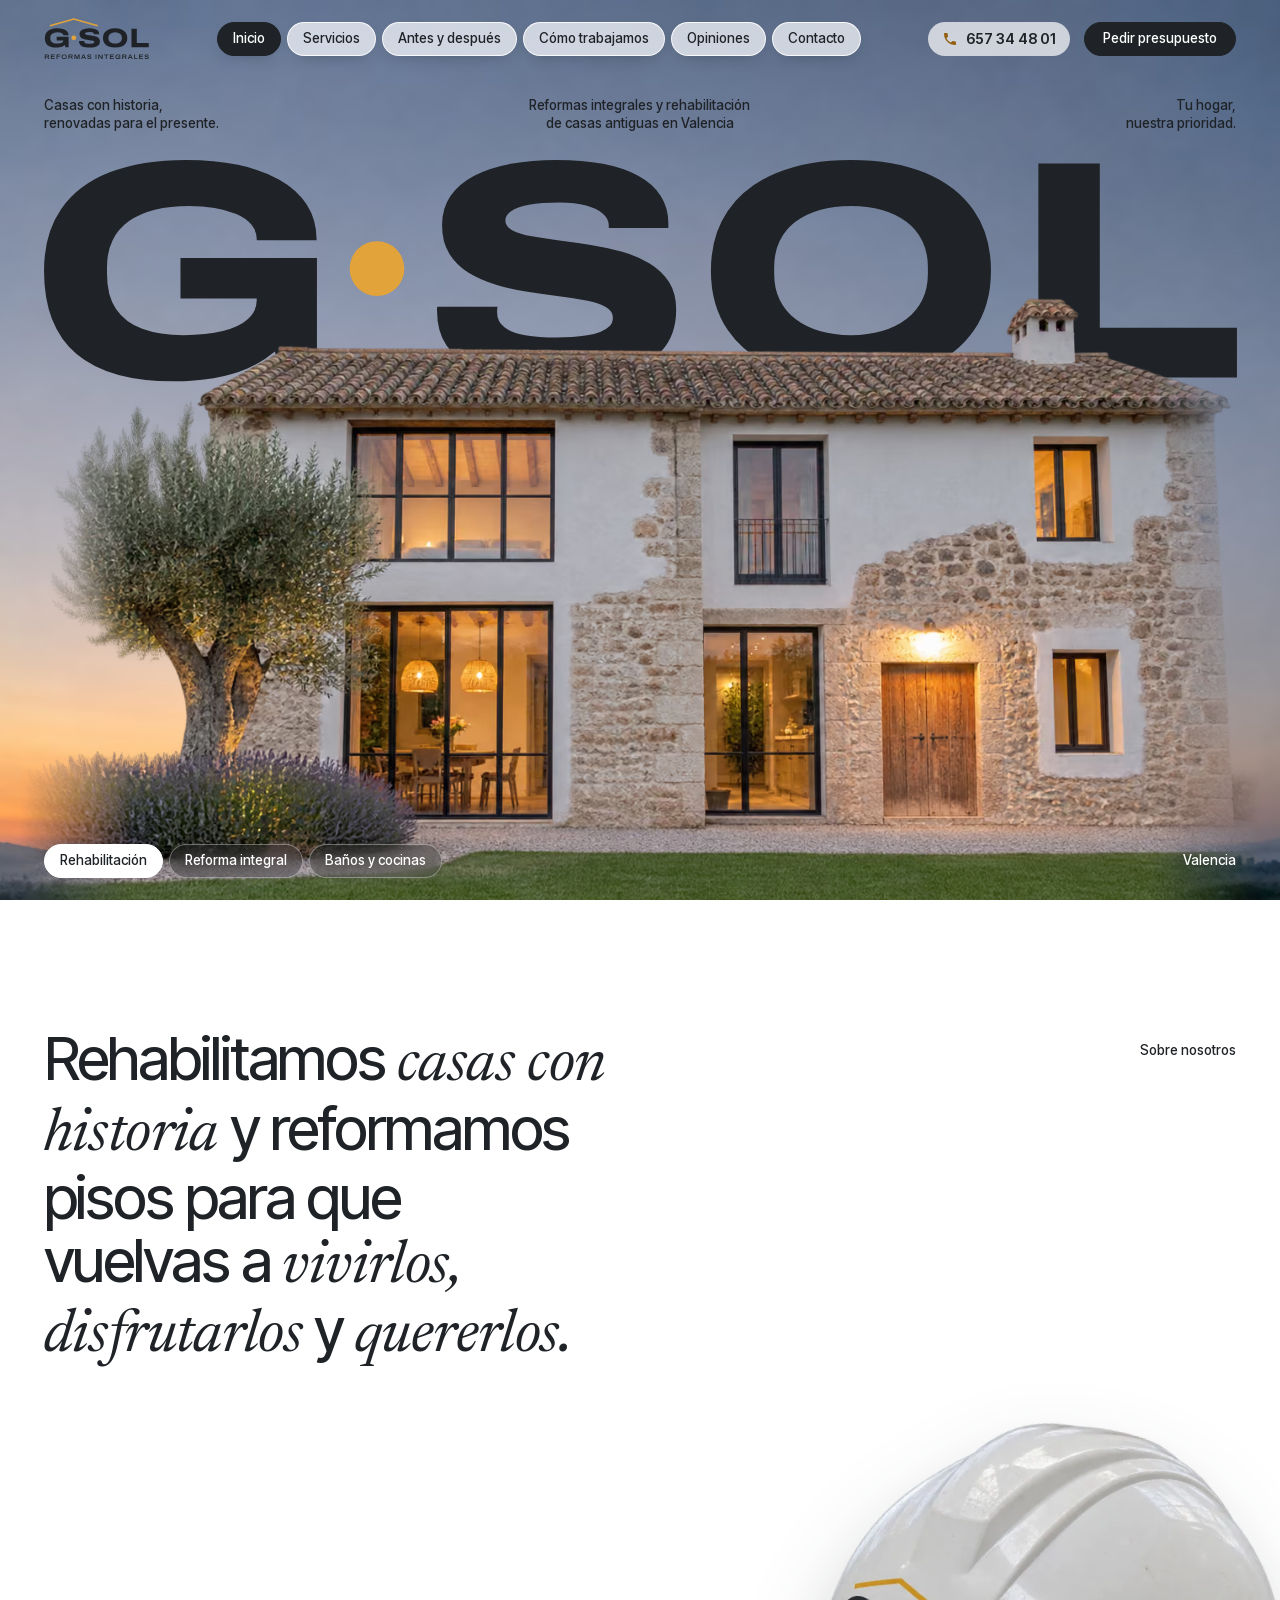
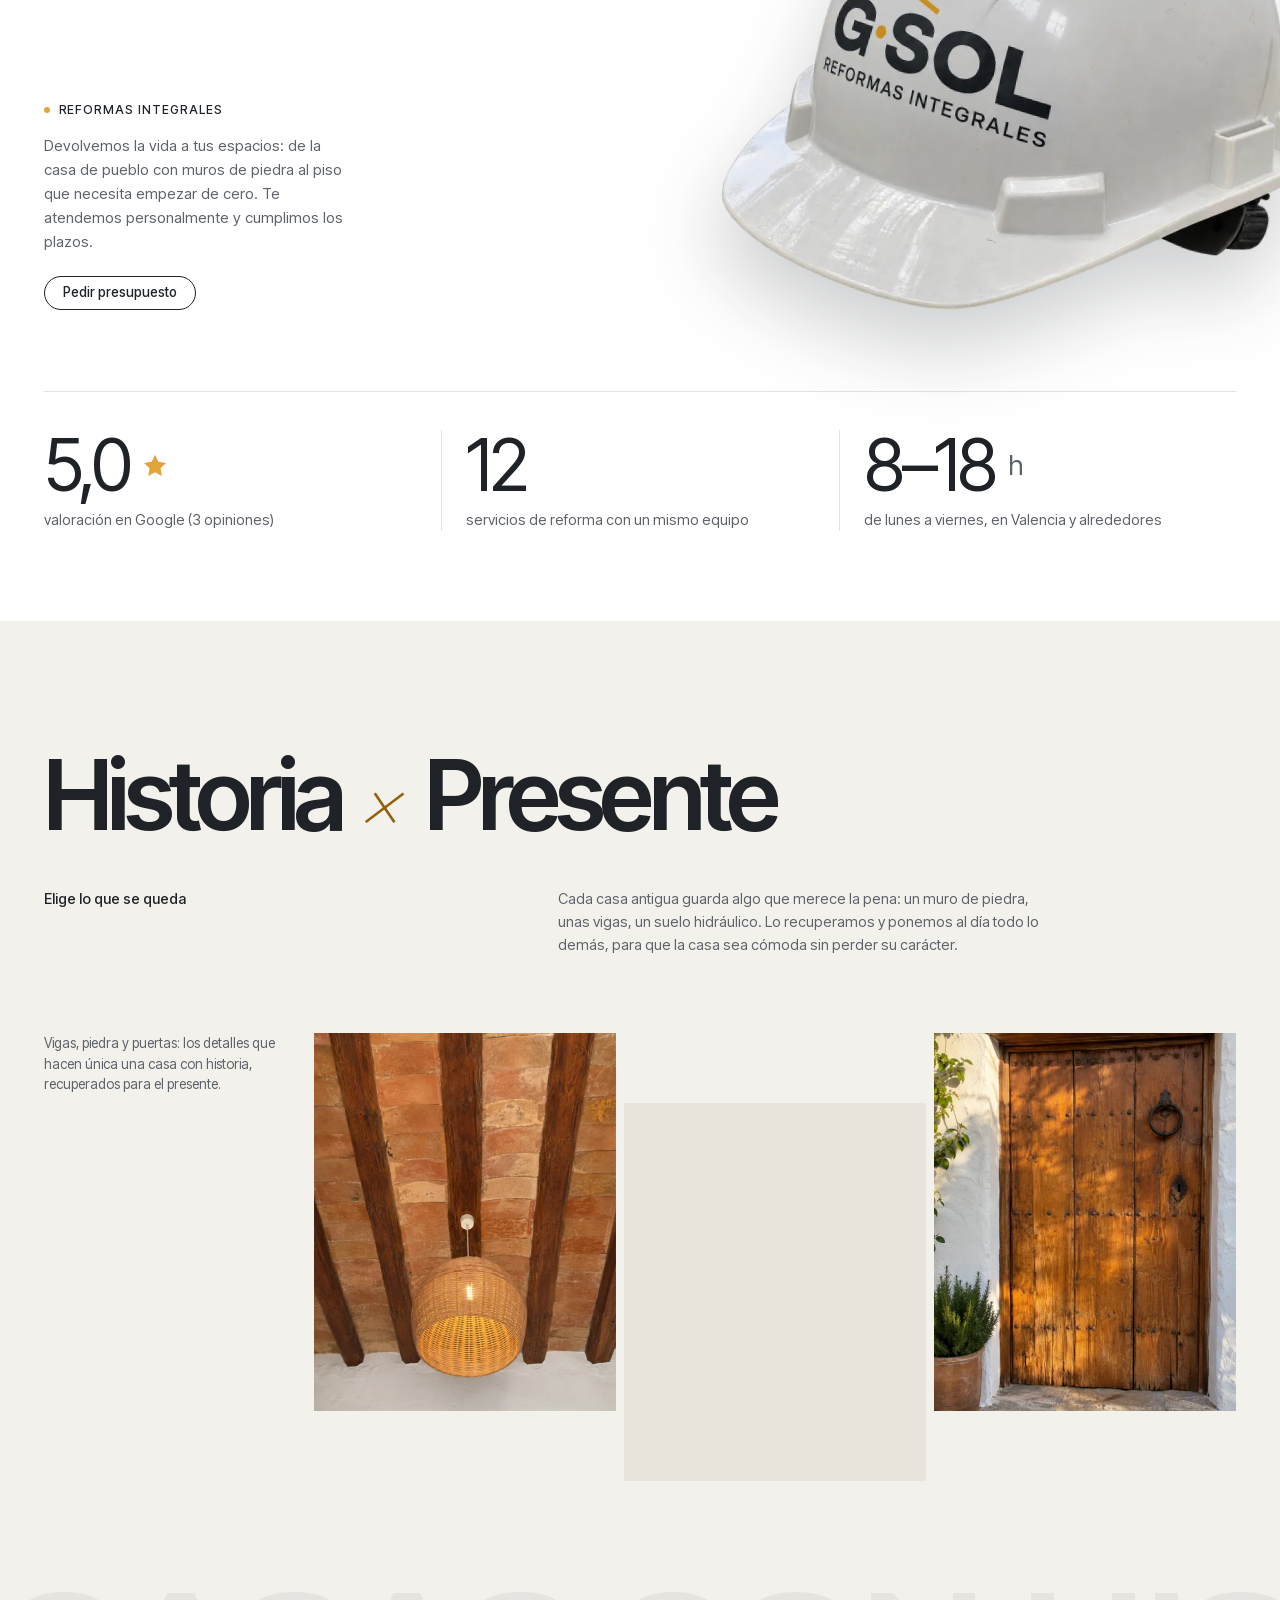
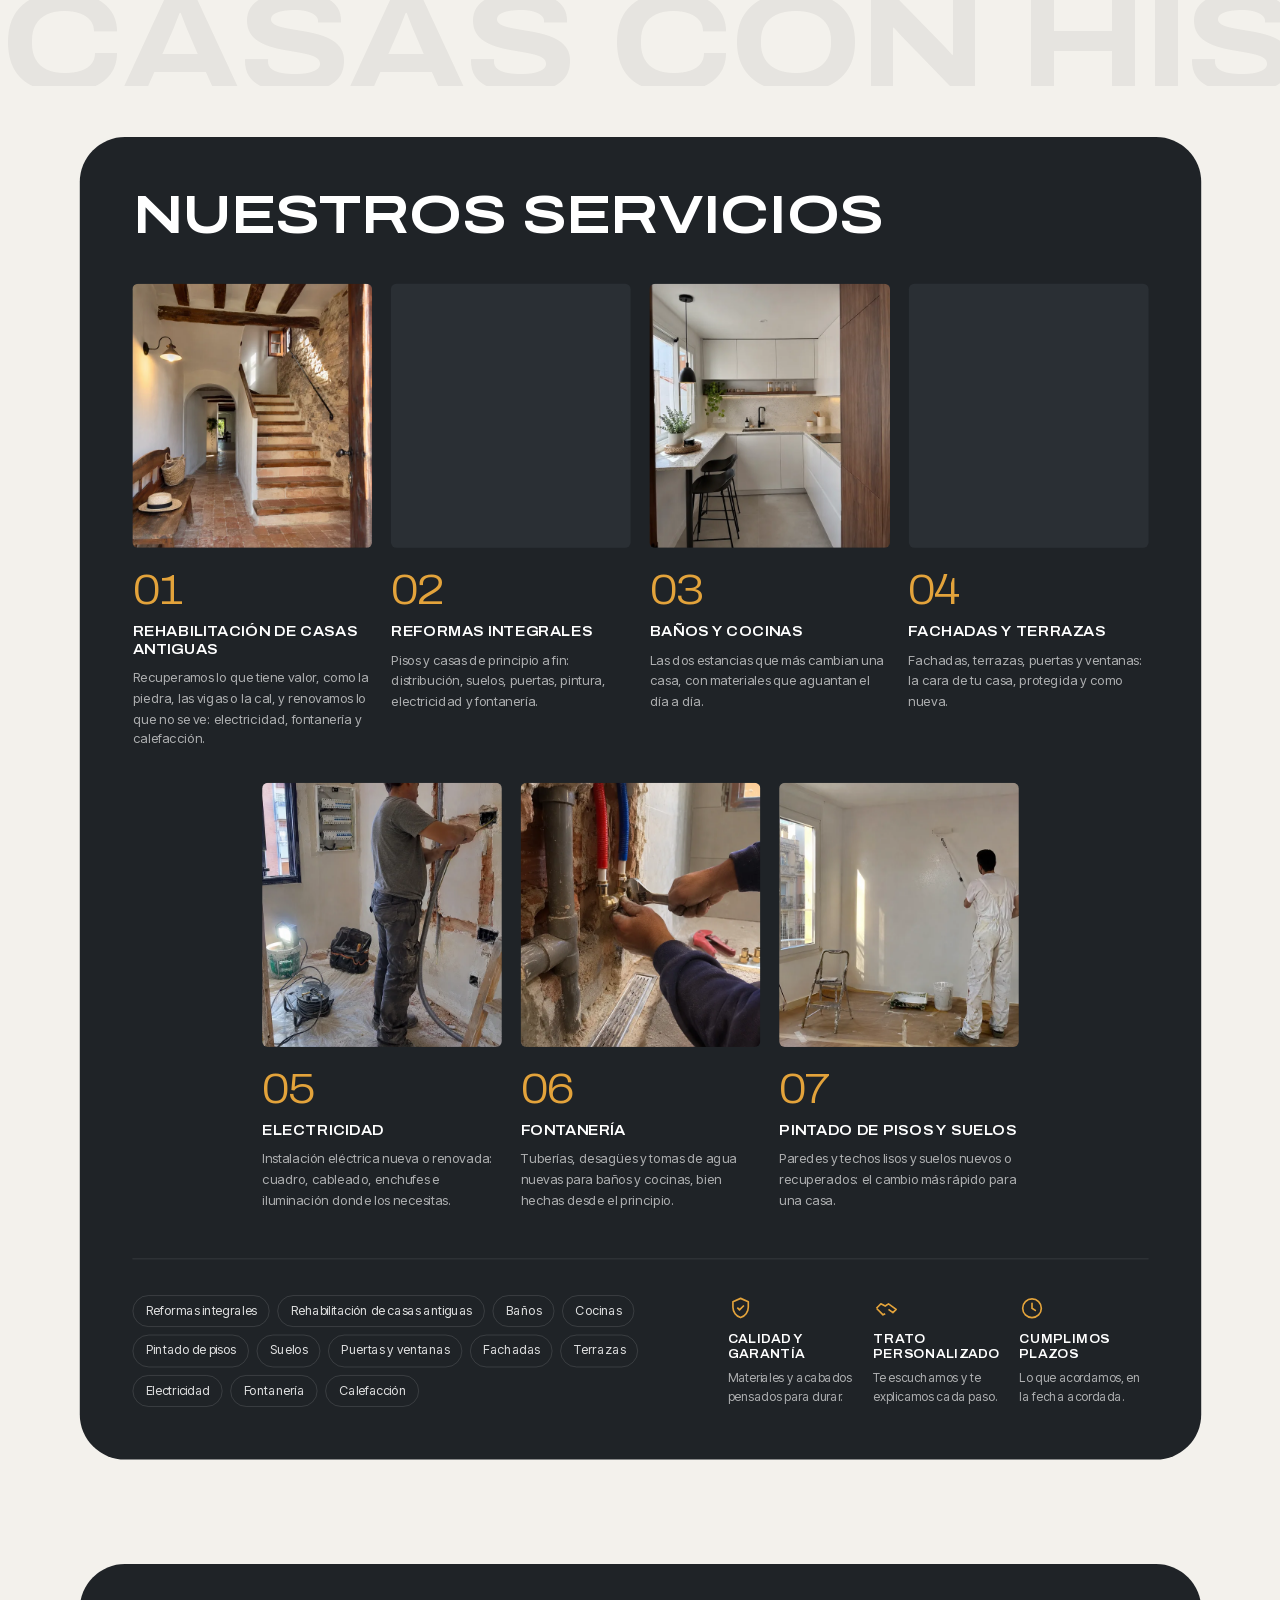
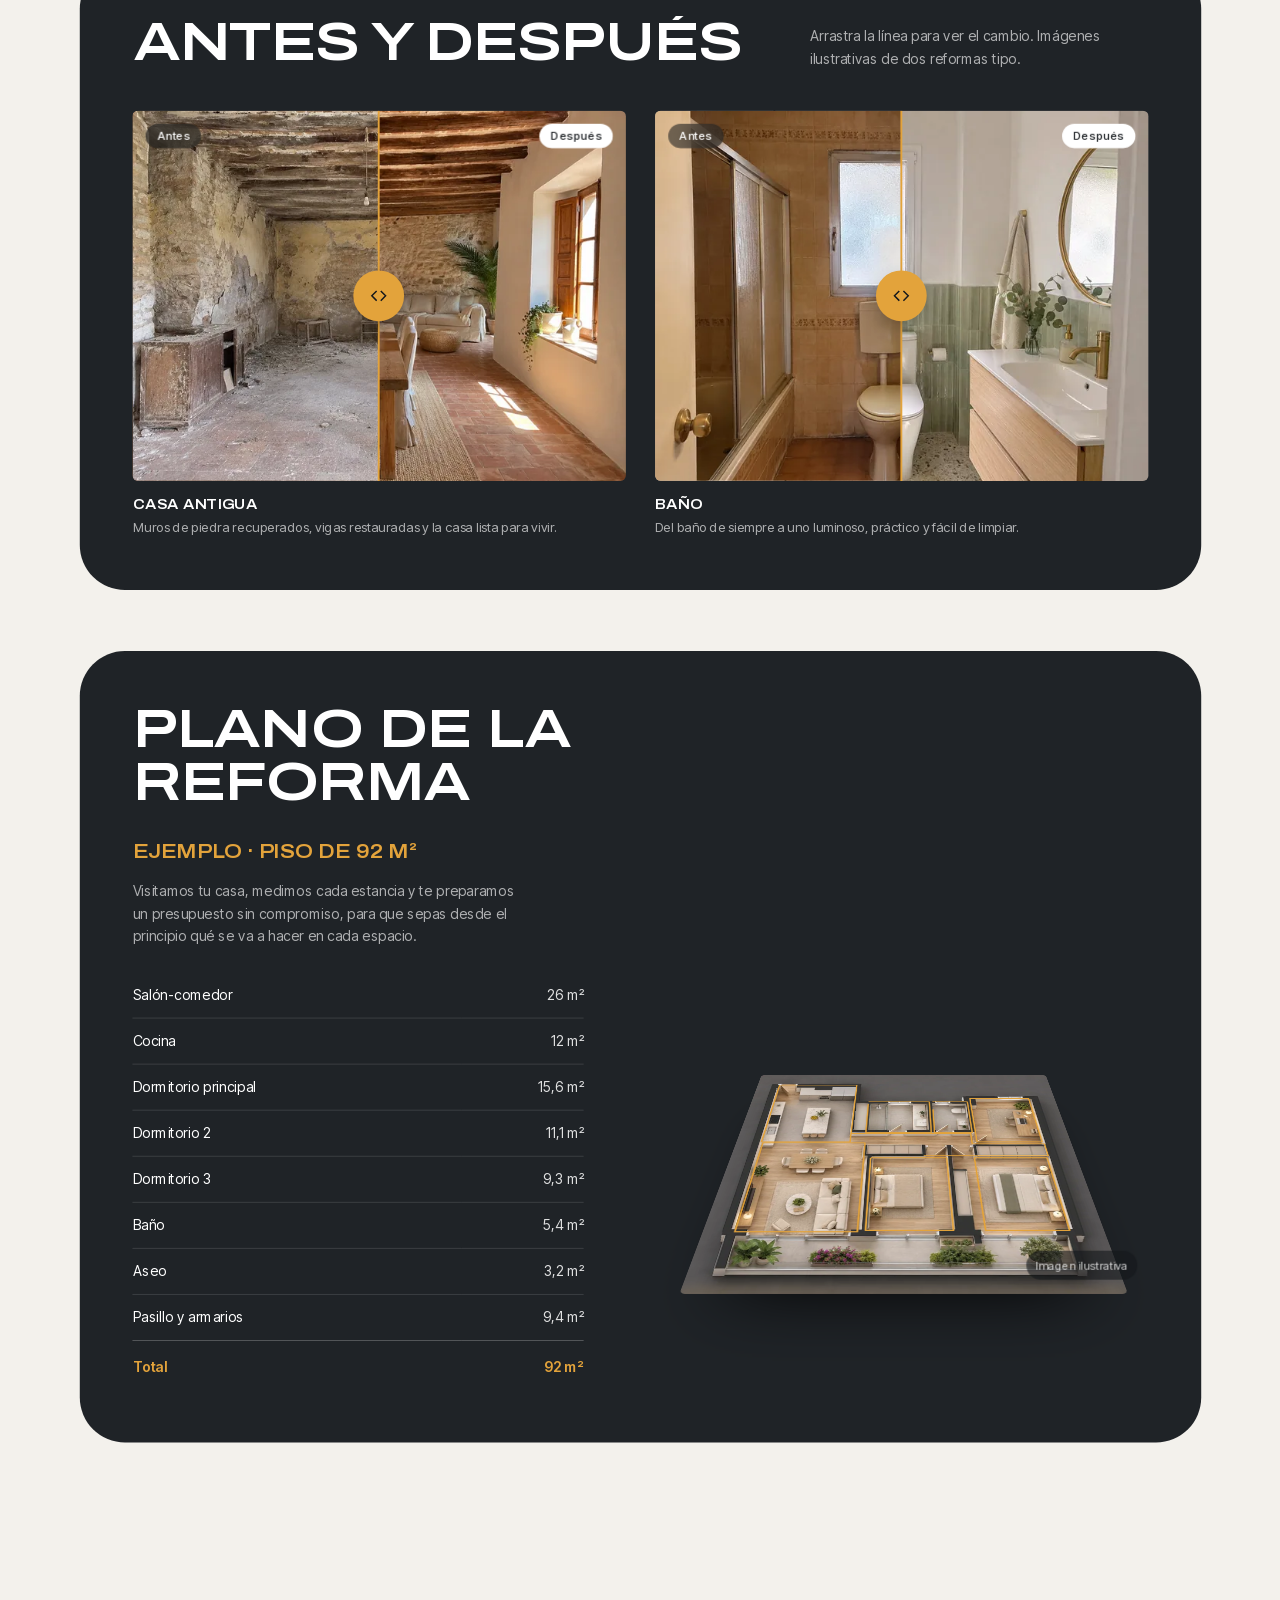
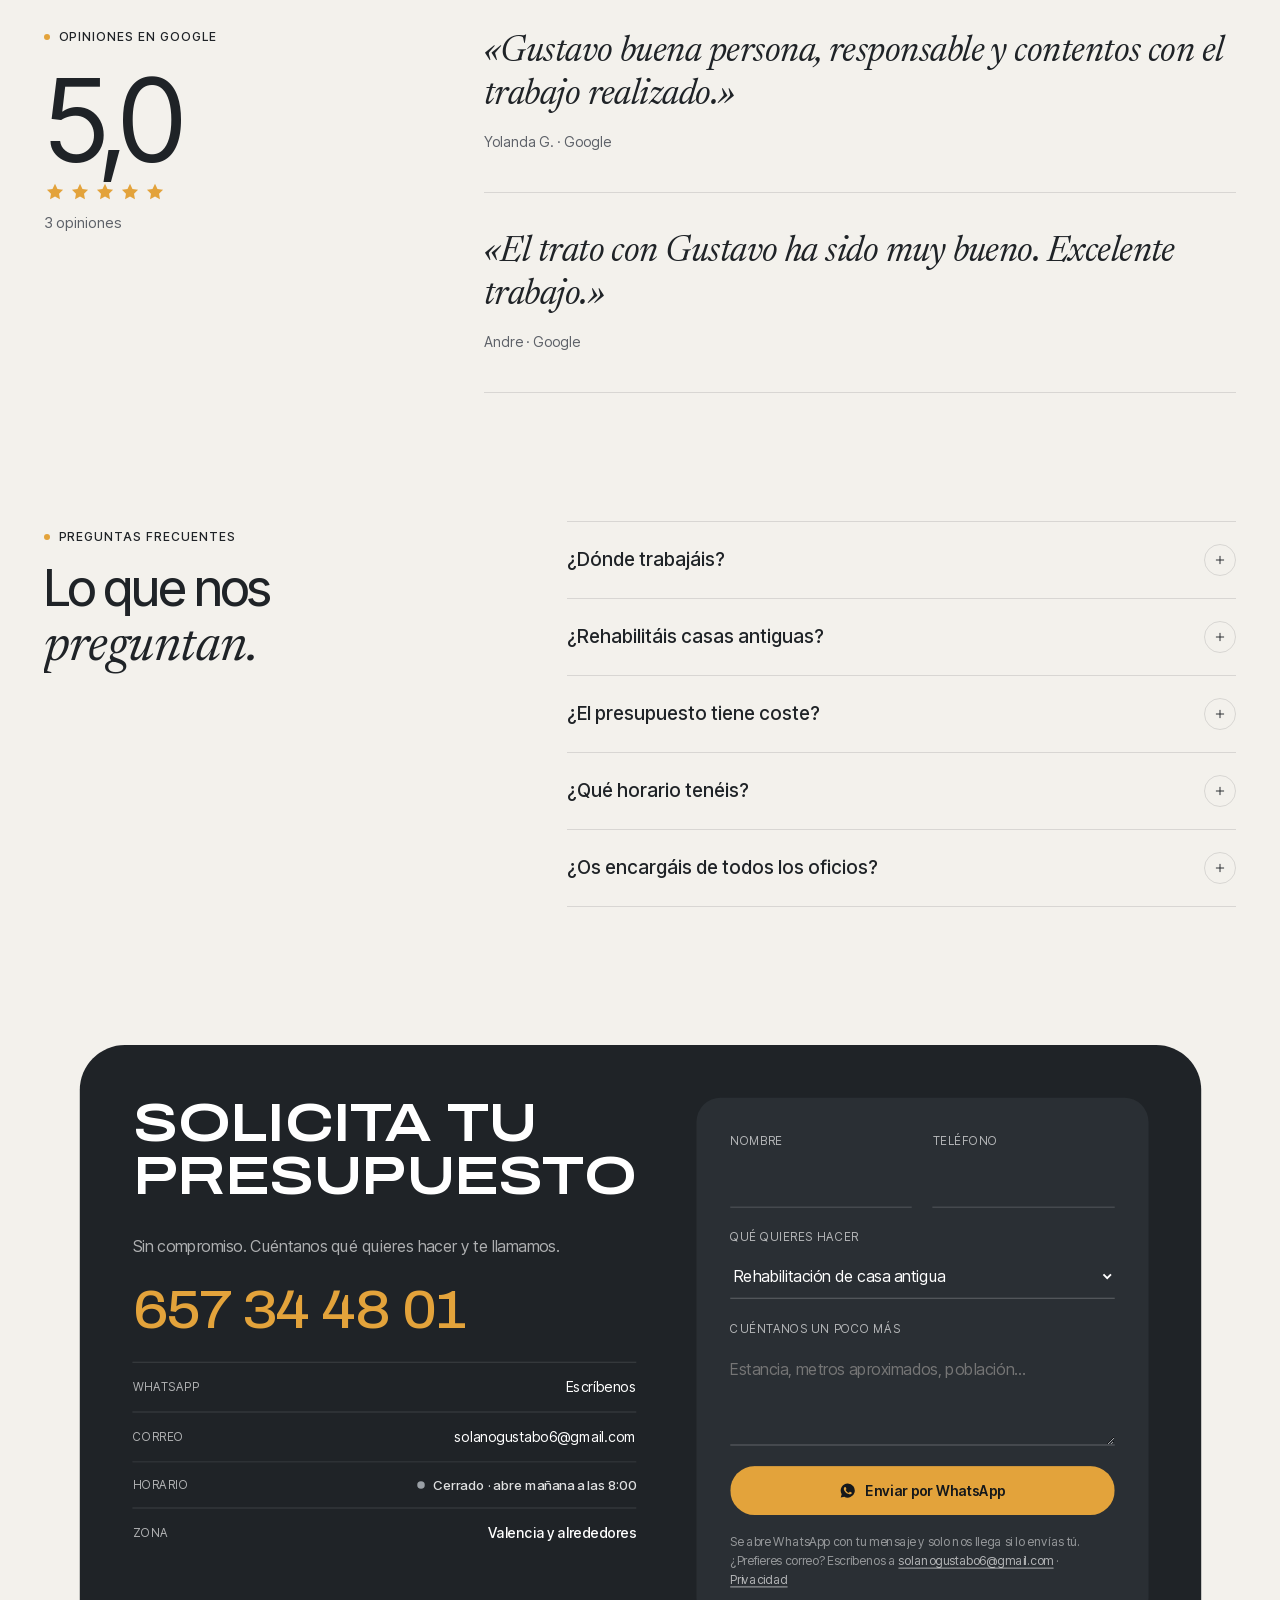
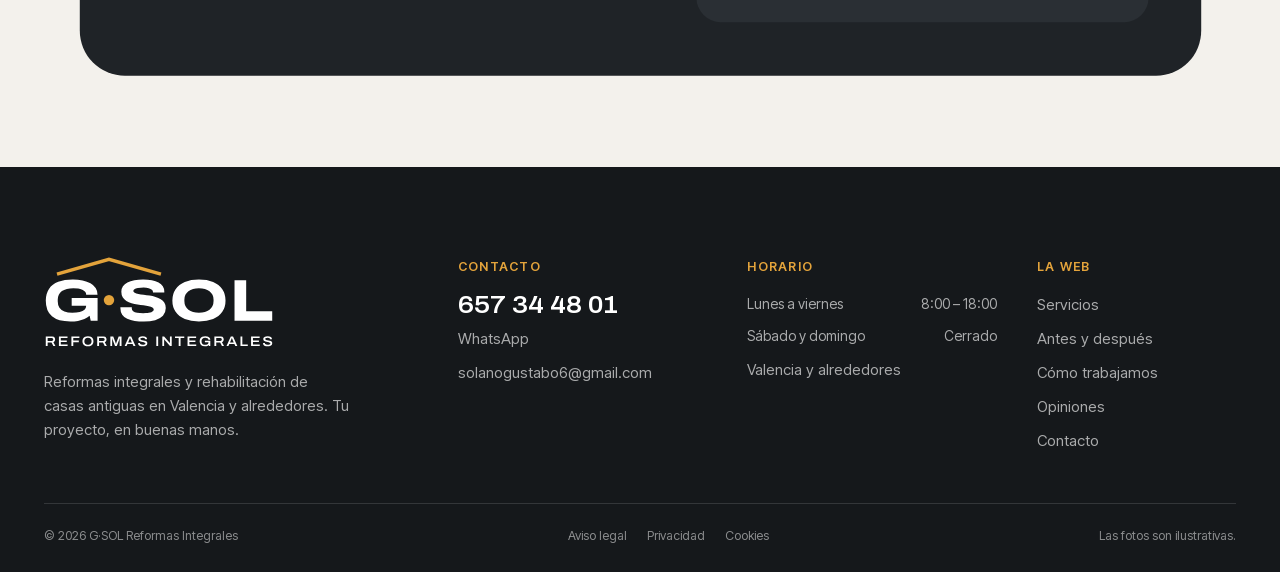
==== commit 9d9e517a: "Hero más rápido: casa y cielo en AVIF, fuentes recortadas y entrada con CSS Co-Authored-By: Claude O" ====
--- a/index.html
+++ b/index.html
@@ -11,9 +11,10 @@
 <link rel="icon" href="favicon.svg" type="image/svg+xml">
 <link rel="preload" as="font" href="fonts/archivo-var.woff2" type="font/woff2" crossorigin>
 <link rel="preload" as="font" href="fonts/inter-tight-var.woff2" type="font/woff2" crossorigin>
-<link rel="preload" as="image" imagesrcset="media/img/hero-casa-640.webp 640w, media/img/hero-casa-1080.webp 1080w, media/img/hero-casa-1600.webp 1600w" imagesizes="100vw">
+<link rel="preload" as="image" type="image/avif" imagesrcset="media/img/hero-casa-640.avif 640w, media/img/hero-casa-1080.avif 1080w, media/img/hero-casa-1536.avif 1536w" imagesizes="(max-width: 760px) 150vw, min(100vw, 1300px)" fetchpriority="high">
+<link rel="preload" as="image" type="image/avif" imagesrcset="media/img/cielo-640.avif 640w, media/img/cielo-1080.avif 1080w, media/img/cielo-1536.avif 1536w" imagesizes="100vw">
 <script>document.documentElement.classList.add('js')</script>
-<link rel="stylesheet" href="css/main.css?v=mvpdw2lp">
+<link rel="stylesheet" href="css/main.css?v=mvpegfr2">
 <script type="application/ld+json">{"@context":"https://schema.org","@type":"HomeAndConstructionBusiness","@id":"https://nocodya-hue.github.io/gsol-reforma/#negocio","name":"G·SOL Reformas Integrales","alternateName":"GSOL Reformas Integrales","url":"https://nocodya-hue.github.io/gsol-reforma/","telephone":"+34657344801","email":"solanogustabo6@gmail.com","image":"https://nocodya-hue.github.io/gsol-reforma/media/img/srv-rehabilitacion-1080.webp","logo":"https://nocodya-hue.github.io/gsol-reforma/media/logo-gsol.svg","description":"Reformas integrales y rehabilitación de casas antiguas en Valencia: baños, cocinas, suelos, fachadas, terrazas, electricidad, fontanería y calefacción.","address":{"@type":"PostalAddress","addressLocality":"Valencia","addressRegion":"Valencia","addressCountry":"ES"},"geo":{"@type":"GeoCoordinates","latitude":39.4077852,"longitude":-0.3615113},"areaServed":{"@type":"City","name":"Valencia"},"openingHoursSpecification":[{"@type":"OpeningHoursSpecification","dayOfWeek":"Monday","opens":"08:00","closes":"18:00"},{"@type":"OpeningHoursSpecification","dayOfWeek":"Tuesday","opens":"08:00","closes":"18:00"},{"@type":"OpeningHoursSpecification","dayOfWeek":"Wednesday","opens":"08:00","closes":"18:00"},{"@type":"OpeningHoursSpecification","dayOfWeek":"Thursday","opens":"08:00","closes":"18:00"},{"@type":"OpeningHoursSpecification","dayOfWeek":"Friday","opens":"08:00","closes":"18:00"}],"aggregateRating":{"@type":"AggregateRating","ratingValue":"5.0","reviewCount":3,"bestRating":"5"},"makesOffer":[{"@type":"Offer","itemOffered":{"@type":"Service","name":"Reformas integrales"}},{"@type":"Offer","itemOffered":{"@type":"Service","name":"Rehabilitación de casas antiguas"}},{"@type":"Offer","itemOffered":{"@type":"Service","name":"Baños"}},{"@type":"Offer","itemOffered":{"@type":"Service","name":"Cocinas"}},{"@type":"Offer","itemOffered":{"@type":"Service","name":"Pintado de pisos"}},{"@type":"Offer","itemOffered":{"@type":"Service","name":"Suelos"}},{"@type":"Offer","itemOffered":{"@type":"Service","name":"Puertas y ventanas"}},{"@type":"Offer","itemOffered":{"@type":"Service","name":"Fachadas"}},{"@type":"Offer","itemOffered":{"@type":"Service","name":"Terrazas"}},{"@type":"Offer","itemOffered":{"@type":"Service","name":"Electricidad"}},{"@type":"Offer","itemOffered":{"@type":"Service","name":"Fontanería"}},{"@type":"Offer","itemOffered":{"@type":"Service","name":"Calefacción"}}]}</script>
 <script type="application/ld+json">{"@context":"https://schema.org","@type":"FAQPage","mainEntity":[{"@type":"Question","name":"¿Dónde trabajáis?","acceptedAnswer":{"@type":"Answer","text":"En Valencia y alrededores. Cuéntanos dónde está tu casa y te decimos si podemos ir."}},{"@type":"Question","name":"¿Rehabilitáis casas antiguas?","acceptedAnswer":{"@type":"Answer","text":"Sí, es nuestra especialidad: casas con historia que renovamos para el presente, recuperando lo que vale la pena y poniendo al día instalaciones y acabados."}},{"@type":"Question","name":"¿El presupuesto tiene coste?","acceptedAnswer":{"@type":"Answer","text":"No. Solicita tu presupuesto sin compromiso por teléfono, WhatsApp o correo."}},{"@type":"Question","name":"¿Qué horario tenéis?","acceptedAnswer":{"@type":"Answer","text":"De lunes a viernes, de 8:00 a 18:00."}},{"@type":"Question","name":"¿Os encargáis de todos los oficios?","acceptedAnswer":{"@type":"Answer","text":"Sí: suelos, pintura, puertas y ventanas, fachadas, electricidad, fontanería y calefacción, para que tengas un solo equipo."}}]}</script>
 </head>
@@ -36,14 +37,14 @@
 </div>
 <main id="contenido">
 <section class="hero" id="inicio" data-hero>
-  <div class="hero__cielo" aria-hidden="true"><img src="media/img/cielo-1080.webp" srcset="media/img/cielo-640.webp 640w, media/img/cielo-1080.webp 1080w, media/img/cielo-1600.webp 1600w" sizes="100vw" alt="" loading="eager" decoding="async"></div>
+  <div class="hero__cielo" aria-hidden="true"><picture><source type="image/avif" srcset="media/img/cielo-640.avif 640w, media/img/cielo-1080.avif 1080w, media/img/cielo-1536.avif 1536w" sizes="100vw"><img src="media/img/cielo-1080.webp" srcset="media/img/cielo-640.webp 640w, media/img/cielo-1080.webp 1080w, media/img/cielo-1536.webp 1536w" sizes="100vw" alt="" loading="eager" decoding="async" onload="this.classList.add('cargada')"></picture></div>
   <div class="env hero__micro">
     <p>Casas con historia,<br>renovadas para el presente.</p>
     <h1>Reformas integrales y rehabilitación<br>de casas antiguas en Valencia</h1>
     <p class="hero__micro-der">Tu hogar,<br>nuestra prioridad.</p>
   </div>
-  <div class="hero__gigante" data-gigante><svg class="gigante" viewBox="0 -712 3834 724" aria-hidden="true" focusable="false"><path class="gig gig--letra" transform="translate(-56.5 0)" d="M473.9 12Q265.4 12 161 -76Q56.5 -164 56.5 -343.5Q56.5 -461 110.7 -540.2Q164.9 -619.5 267.5 -659.5Q370.2 -699.5 514 -699.5Q603.6 -699.5 679.8 -683.5Q756 -667.5 812.8 -635.5Q869.7 -603.6 901.2 -555.1Q932.6 -506.6 932.6 -441.6H740.6Q740.6 -470.4 722.9 -491.6Q705.3 -512.8 674.5 -525.8Q643.8 -538.9 604.7 -545.2Q565.7 -551.4 522.4 -551.4Q461.7 -551.4 413 -539.4Q364.2 -527.4 329.7 -502.8Q295.2 -478.2 277 -441.5Q258.9 -404.8 258.9 -356V-332Q258.9 -263.1 287.8 -219.9Q316.8 -176.7 371.9 -156.4Q427 -136 505.3 -136Q578.7 -136 631.4 -149.2Q684 -162.4 712 -187.9Q740.1 -213.5 740.1 -248.3V-254.4H495.1V-384H933.6V0H817.6L798.7 -83.3Q760.3 -50.7 710.4 -29.3Q660.6 -8 601.3 2Q541.9 12 473.9 12Z"/><circle class="gig gig--sol" cx="1070.1" cy="-350" r="88"/><path class="gig gig--letra" transform="translate(1211.8 0)" d="M449.2 12Q366 12 293.7 2Q221.3 -8 167 -32.9Q112.7 -57.9 82 -102.6Q51.3 -147.3 51.3 -216.3Q51.3 -218.3 51.3 -221.6Q51.3 -224.8 52.3 -227.8H245.9Q244.9 -223.8 244.6 -219.2Q244.3 -214.7 244.3 -209.6Q244.3 -179.1 268 -161.3Q291.6 -143.4 335 -136.1Q378.3 -128.8 435.7 -128.8Q459.9 -128.8 485.1 -130.3Q510.3 -131.9 533.7 -135.7Q557.1 -139.5 575.8 -146.6Q594.4 -153.7 605.5 -164.8Q616.5 -175.9 616.5 -191.5Q616.5 -213.7 593.5 -226.5Q570.5 -239.4 531.2 -247.2Q491.9 -255.1 443.1 -261.1Q394.3 -267.2 342 -275.4Q289.7 -283.7 240.9 -298.2Q192.1 -312.7 152.8 -336.7Q113.5 -360.6 90.5 -398.3Q67.5 -436 67.5 -490.4Q67.5 -544.2 94.5 -583.6Q121.6 -623 170.9 -648.7Q220.2 -674.4 287.9 -687Q355.5 -699.5 436.2 -699.5Q518.4 -699.5 584.5 -686.7Q650.7 -673.9 697.7 -648.3Q744.7 -622.8 769.8 -584.4Q794.8 -546 794.8 -494.8V-480.7H603.3V-489.4Q603.3 -510.4 584.6 -526.7Q565.8 -543 530.6 -552.8Q495.3 -562.5 445.7 -562.5Q385.2 -562.5 346.4 -555Q307.6 -547.4 289.2 -534.3Q270.9 -521.2 270.9 -505.5Q270.9 -484.9 293.9 -472.8Q316.9 -460.7 356.2 -453.7Q395.5 -446.6 444.3 -440.6Q493.1 -434.5 545.4 -426.2Q597.7 -418 646.5 -404.2Q695.3 -390.4 734.6 -366.7Q773.9 -343 796.9 -306.7Q819.9 -270.5 819.9 -217.6Q819.9 -135.2 772.2 -84.5Q724.6 -33.9 640.9 -10.9Q557.2 12 449.2 12ZM1381.2 12Q1243.2 12 1142 -30.2Q1040.9 -72.4 986.2 -151.9Q931.5 -231.4 931.5 -343.5Q931.5 -456.6 986.2 -536Q1040.9 -615.5 1142 -657.5Q1243.2 -699.5 1381.2 -699.5Q1521 -699.5 1621.7 -657.5Q1722.3 -615.5 1777 -536Q1831.7 -456.6 1831.7 -343.5Q1831.7 -231.4 1777 -151.9Q1722.3 -72.4 1621.7 -30.2Q1521 12 1381.2 12ZM1381.6 -136Q1436.4 -136 1481.7 -149.3Q1527 -162.6 1560 -187.9Q1593 -213.3 1611 -250Q1628.9 -286.8 1628.9 -333V-356.5Q1628.9 -402.5 1611 -438.8Q1593 -475.2 1560 -500.3Q1527 -525.4 1481.7 -538.4Q1436.4 -551.4 1381.6 -551.4Q1326.8 -551.4 1281.5 -538.4Q1236.2 -525.4 1203.2 -500.3Q1170.2 -475.2 1152.5 -438.8Q1134.9 -402.5 1134.9 -356.5V-333Q1134.9 -286.8 1152.5 -250Q1170.2 -213.3 1203.2 -187.9Q1236.2 -162.6 1281.5 -149.3Q1326.8 -136 1381.6 -136ZM1984 0V-687.5H2181.4V-160.3H2622.2V0Z"/></svg></div>
-  <div class="hero__casa" data-casa><img src="media/img/hero-casa-1080.webp" srcset="media/img/hero-casa-640.webp 640w, media/img/hero-casa-1080.webp 1080w, media/img/hero-casa-1600.webp 1600w" sizes="100vw" alt="Alquería valenciana rehabilitada al anochecer, con muros de piedra y ventanales iluminados (imagen ilustrativa)" loading="eager" decoding="async" fetchpriority="high"></div>
+  <div class="hero__gigante" data-gigante><svg class="gigante" viewBox="0 -712 3834 724" aria-hidden="true" focusable="false"><g class="gig gig--letra"><path transform="translate(-56.5 0)" d="M473.9 12Q265.4 12 161 -76Q56.5 -164 56.5 -343.5Q56.5 -461 110.7 -540.2Q164.9 -619.5 267.5 -659.5Q370.2 -699.5 514 -699.5Q603.6 -699.5 679.8 -683.5Q756 -667.5 812.8 -635.5Q869.7 -603.6 901.2 -555.1Q932.6 -506.6 932.6 -441.6H740.6Q740.6 -470.4 722.9 -491.6Q705.3 -512.8 674.5 -525.8Q643.8 -538.9 604.7 -545.2Q565.7 -551.4 522.4 -551.4Q461.7 -551.4 413 -539.4Q364.2 -527.4 329.7 -502.8Q295.2 -478.2 277 -441.5Q258.9 -404.8 258.9 -356V-332Q258.9 -263.1 287.8 -219.9Q316.8 -176.7 371.9 -156.4Q427 -136 505.3 -136Q578.7 -136 631.4 -149.2Q684 -162.4 712 -187.9Q740.1 -213.5 740.1 -248.3V-254.4H495.1V-384H933.6V0H817.6L798.7 -83.3Q760.3 -50.7 710.4 -29.3Q660.6 -8 601.3 2Q541.9 12 473.9 12Z"/></g><g class="gig gig--sol"><circle cx="1070.1" cy="-350" r="88"/></g><g class="gig gig--letra"><path transform="translate(1211.8 0)" d="M449.2 12Q366 12 293.7 2Q221.3 -8 167 -32.9Q112.7 -57.9 82 -102.6Q51.3 -147.3 51.3 -216.3Q51.3 -218.3 51.3 -221.6Q51.3 -224.8 52.3 -227.8H245.9Q244.9 -223.8 244.6 -219.2Q244.3 -214.7 244.3 -209.6Q244.3 -179.1 268 -161.3Q291.6 -143.4 335 -136.1Q378.3 -128.8 435.7 -128.8Q459.9 -128.8 485.1 -130.3Q510.3 -131.9 533.7 -135.7Q557.1 -139.5 575.8 -146.6Q594.4 -153.7 605.5 -164.8Q616.5 -175.9 616.5 -191.5Q616.5 -213.7 593.5 -226.5Q570.5 -239.4 531.2 -247.2Q491.9 -255.1 443.1 -261.1Q394.3 -267.2 342 -275.4Q289.7 -283.7 240.9 -298.2Q192.1 -312.7 152.8 -336.7Q113.5 -360.6 90.5 -398.3Q67.5 -436 67.5 -490.4Q67.5 -544.2 94.5 -583.6Q121.6 -623 170.9 -648.7Q220.2 -674.4 287.9 -687Q355.5 -699.5 436.2 -699.5Q518.4 -699.5 584.5 -686.7Q650.7 -673.9 697.7 -648.3Q744.7 -622.8 769.8 -584.4Q794.8 -546 794.8 -494.8V-480.7H603.3V-489.4Q603.3 -510.4 584.6 -526.7Q565.8 -543 530.6 -552.8Q495.3 -562.5 445.7 -562.5Q385.2 -562.5 346.4 -555Q307.6 -547.4 289.2 -534.3Q270.9 -521.2 270.9 -505.5Q270.9 -484.9 293.9 -472.8Q316.9 -460.7 356.2 -453.7Q395.5 -446.6 444.3 -440.6Q493.1 -434.5 545.4 -426.2Q597.7 -418 646.5 -404.2Q695.3 -390.4 734.6 -366.7Q773.9 -343 796.9 -306.7Q819.9 -270.5 819.9 -217.6Q819.9 -135.2 772.2 -84.5Q724.6 -33.9 640.9 -10.9Q557.2 12 449.2 12ZM1381.2 12Q1243.2 12 1142 -30.2Q1040.9 -72.4 986.2 -151.9Q931.5 -231.4 931.5 -343.5Q931.5 -456.6 986.2 -536Q1040.9 -615.5 1142 -657.5Q1243.2 -699.5 1381.2 -699.5Q1521 -699.5 1621.7 -657.5Q1722.3 -615.5 1777 -536Q1831.7 -456.6 1831.7 -343.5Q1831.7 -231.4 1777 -151.9Q1722.3 -72.4 1621.7 -30.2Q1521 12 1381.2 12ZM1381.6 -136Q1436.4 -136 1481.7 -149.3Q1527 -162.6 1560 -187.9Q1593 -213.3 1611 -250Q1628.9 -286.8 1628.9 -333V-356.5Q1628.9 -402.5 1611 -438.8Q1593 -475.2 1560 -500.3Q1527 -525.4 1481.7 -538.4Q1436.4 -551.4 1381.6 -551.4Q1326.8 -551.4 1281.5 -538.4Q1236.2 -525.4 1203.2 -500.3Q1170.2 -475.2 1152.5 -438.8Q1134.9 -402.5 1134.9 -356.5V-333Q1134.9 -286.8 1152.5 -250Q1170.2 -213.3 1203.2 -187.9Q1236.2 -162.6 1281.5 -149.3Q1326.8 -136 1381.6 -136ZM1984 0V-687.5H2181.4V-160.3H2622.2V0Z"/></g></svg></div>
+  <div class="hero__casa" data-casa><picture><source type="image/avif" srcset="media/img/hero-casa-640.avif 640w, media/img/hero-casa-1080.avif 1080w, media/img/hero-casa-1536.avif 1536w" sizes="(max-width: 760px) 150vw, min(100vw, 1300px)"><img src="media/img/hero-casa-1080.webp" srcset="media/img/hero-casa-640.webp 640w, media/img/hero-casa-1080.webp 1080w, media/img/hero-casa-1536.webp 1536w" sizes="(max-width: 760px) 150vw, min(100vw, 1300px)" alt="Alquería valenciana rehabilitada al anochecer, con muros de piedra y ventanales iluminados (imagen ilustrativa)" loading="eager" decoding="sync" fetchpriority="high" onload="this.classList.add('cargada')"></picture></div>
   <div class="env hero__pie">
     <nav class="pildoras pildoras--claras" aria-label="Especialidades"><a class="pildora es-activa" href="#servicios">Rehabilitación</a><a class="pildora" href="#servicios">Reforma integral</a><a class="pildora" href="#servicios">Baños y cocinas</a></nav>
     <span class="hero__lugar">Valencia</span>
@@ -209,6 +210,6 @@
 <script src="vendor/ScrollTrigger.min.js" defer></script>
 <script src="vendor/SplitText.min.js" defer></script>
 <script src="vendor/lenis.min.js" defer></script>
-<script src="js/main.js?v=mvpdw2lp" defer></script>
+<script src="js/main.js?v=mvpegfr2" defer></script>
 </body>
 </html>
--- a/css/main.css
+++ b/css/main.css
@@ -1,7 +1,6 @@
-@font-face { font-family: 'Archivo'; src: url(../fonts/archivo-var.woff2) format('woff2'); font-weight: 100 900; font-stretch: 62% 125%; font-style: normal; font-display: swap; }
-@font-face { font-family: 'Inter Tight'; src: url(../fonts/inter-tight-var.woff2) format('woff2'); font-weight: 100 900; font-style: normal; font-display: swap; }
-@font-face { font-family: 'Newsreader'; src: url(../fonts/newsreader-var.woff2) format('woff2'); font-weight: 200 800; font-style: normal; font-display: swap; }
-@font-face { font-family: 'Newsreader'; src: url(../fonts/newsreader-italic-var.woff2) format('woff2'); font-weight: 200 800; font-style: italic; font-display: swap; }
+@font-face { font-family: 'Archivo'; src: url(../fonts/archivo-var.woff2) format('woff2'); font-weight: 300 800; font-stretch: 100% 125%; font-style: normal; font-display: swap; }
+@font-face { font-family: 'Inter Tight'; src: url(../fonts/inter-tight-var.woff2) format('woff2'); font-weight: 400 650; font-style: normal; font-display: swap; }
+@font-face { font-family: 'Newsreader'; src: url(../fonts/newsreader-italic-var.woff2) format('woff2'); font-weight: 300 500; font-style: italic; font-display: swap; }
 
 /* G·SOL Reformas Integrales (Valencia). Paleta de casa antigua rehabilitada: pizarra (tejados y forja), cal (paredes encaladas),
    piedra (muros) y el oro del sol del nombre como único acento. Titulares anchos en Archivo, matiz en Newsreader cursiva. */
@@ -20,6 +19,7 @@
 html.lenis, html.lenis body { height: auto; }
 body { margin: 0; background: var(--cal); color: var(--pizarra); font: 400 17px/1.6 var(--txt); -webkit-font-smoothing: antialiased; text-rendering: optimizeLegibility; }
 img, svg { display: block; max-width: 100%; }
+picture { display: contents; } /* la <img> se comporta como hija directa de su caja */
 a { color: inherit; text-decoration: none; }
 button, input, select, textarea { font: inherit; color: inherit; }
 :focus-visible { outline: 2px solid var(--sol); outline-offset: 3px; }
@@ -119,6 +119,19 @@
 .hero__casa .ph { background: linear-gradient(0deg, rgba(21, 24, 27, .55), rgba(21, 24, 27, 0) 40%); }
 .hero__pie { position: absolute; z-index: 3; left: 0; right: 0; bottom: 22px; display: flex; justify-content: space-between; align-items: center; gap: 16px; }
 .hero__lugar { font: 500 13.5px/1 var(--txt); color: #fff; text-shadow: 0 1px 10px rgba(0, 0, 0, .4); }
+/* entrada del hero con CSS: empieza en el primer pintado, sin esperar a que cargue el JS.
+   Las letras suben una a una; la casa y el cielo aparecen en cuanto terminan de bajar (clase «cargada») */
+@keyframes sube { from { opacity: 0; transform: translateY(70%); } }
+@keyframes aparece { from { opacity: 0; transform: translateY(16px); } }
+@keyframes llega-casa { from { opacity: 0; transform: translateY(5%) scale(1.04); } }
+@keyframes funde { from { opacity: 0; } }
+.js .gig { transform-box: fill-box; animation: sube 1.5s var(--suave) .1s backwards; }
+.js .gig:nth-child(2) { animation-delay: .2s; } .js .gig:nth-child(3) { animation-delay: .3s; }
+.js .hero__micro > *, .js .hero__pie { animation: aparece 1s var(--suave) .45s backwards; }
+.js .hero__micro > :nth-child(2) { animation-delay: .52s; } .js .hero__micro > :nth-child(3) { animation-delay: .59s; } .js .hero__pie { animation-delay: .7s; }
+.js .hero__casa img:not(.cargada), .js .hero__cielo img:not(.cargada) { opacity: 0; }
+.js .hero__casa img.cargada { animation: llega-casa 1.6s var(--suave) backwards; }
+.js .hero__cielo img.cargada { animation: funde .9s ease backwards; }
 
 /* sobre nosotros (tipo «Stunning architecture…»): frase grande con cursivas, casco recortado y cifras */
 .intro { padding: clamp(80px, 10vw, 140px) 0 clamp(60px, 7vw, 100px); background: var(--blanco); overflow: hidden; }
